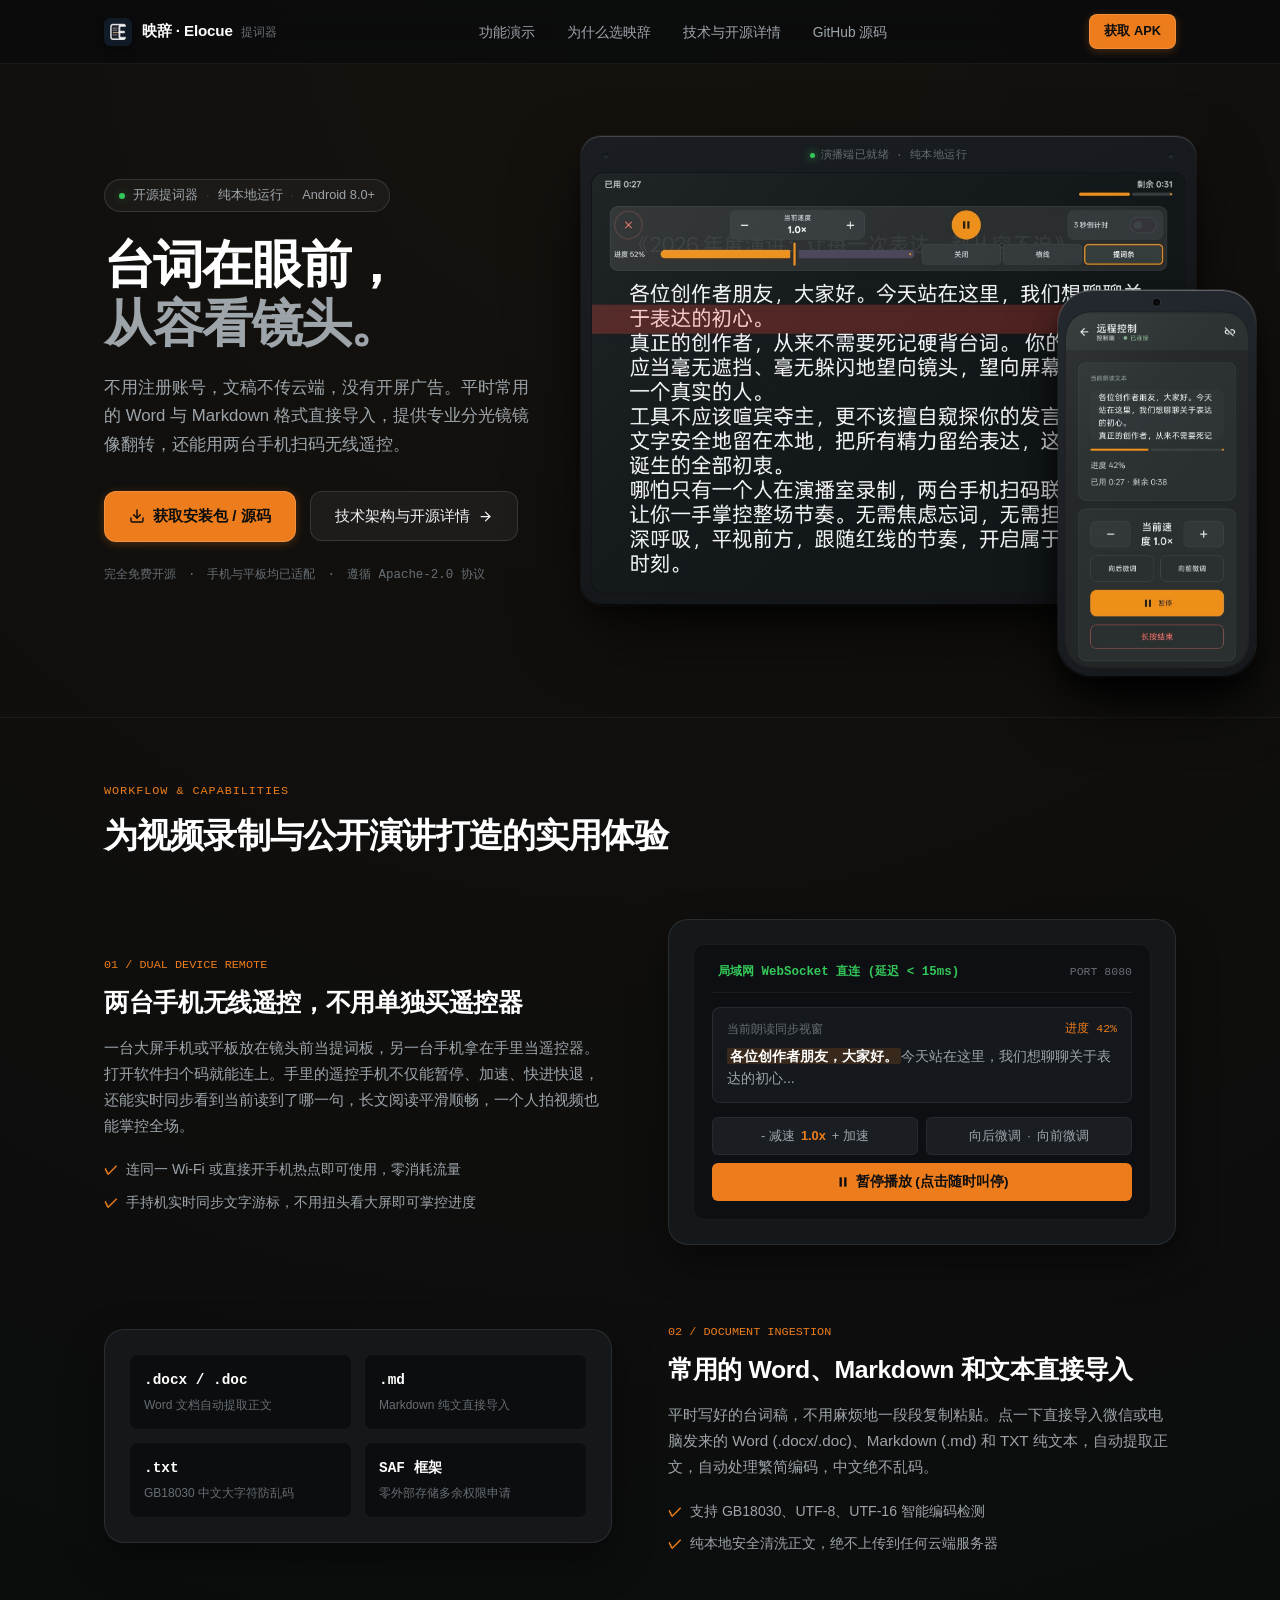
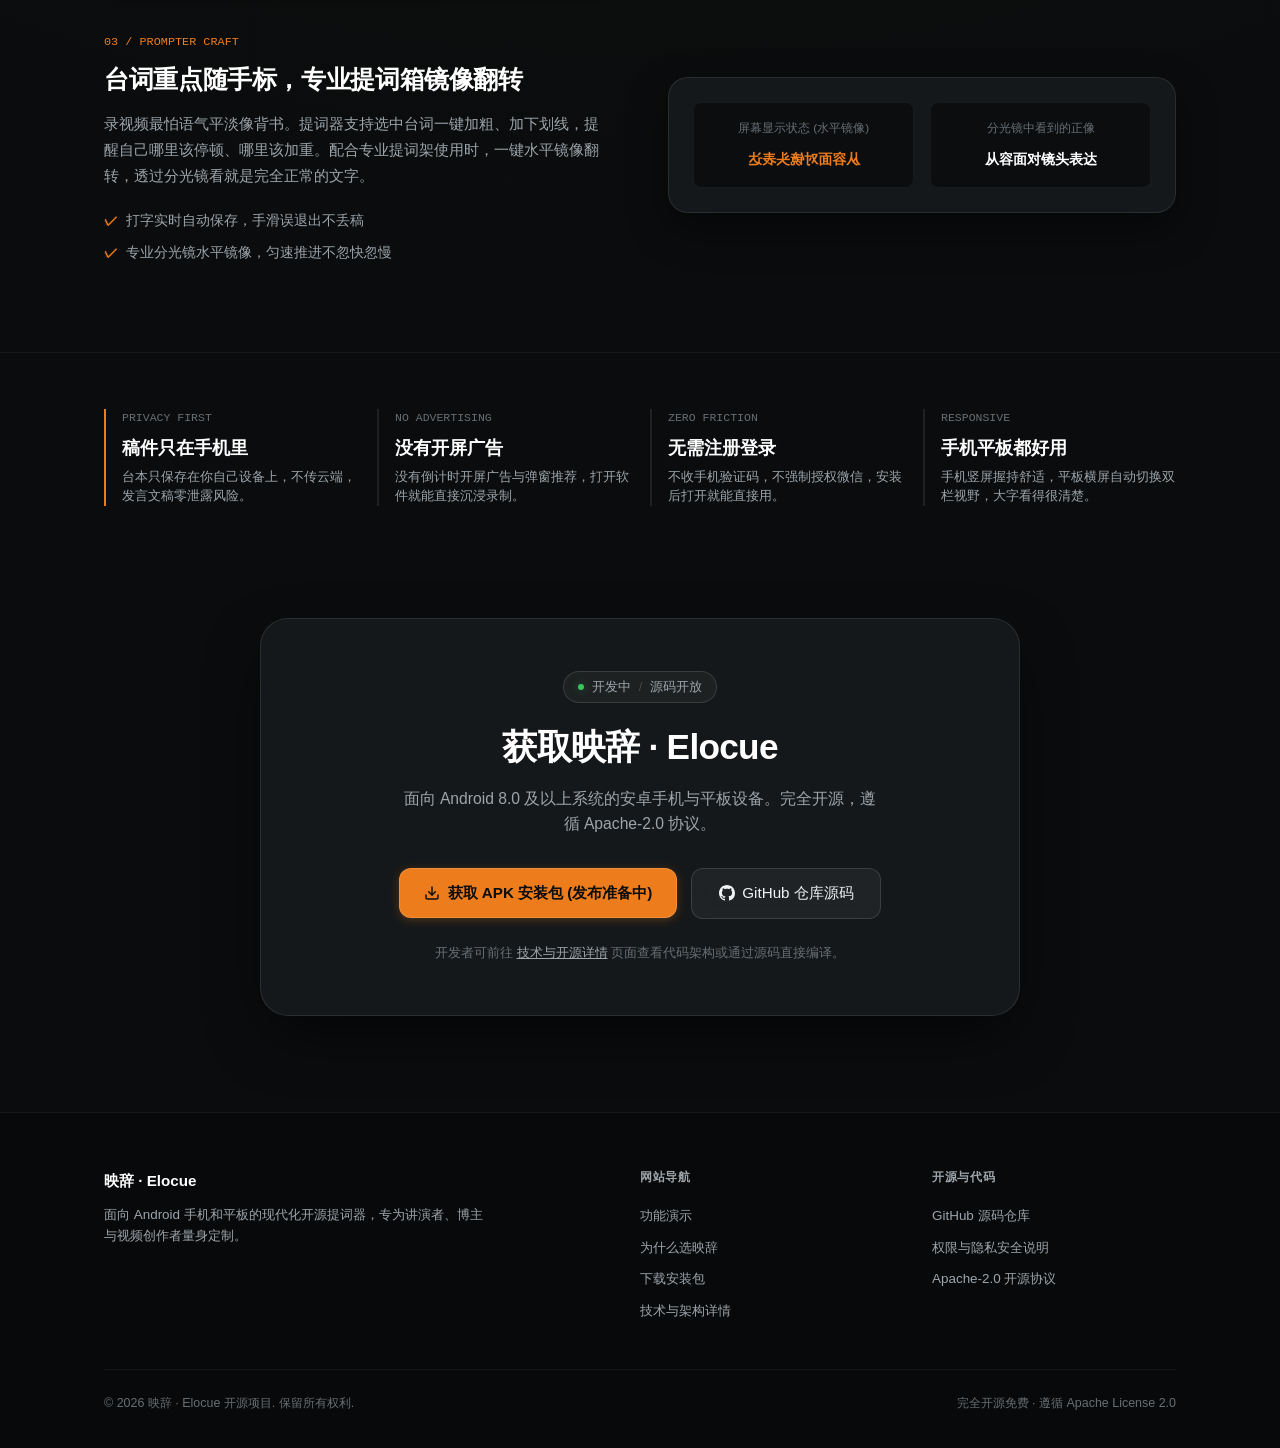
==== website/index.html @ e152d2fb "feat: add initial website structure and functionality for Elocue teleprompter - Create index.html wi" ====
<!DOCTYPE html>
<html lang="zh-CN">
<head>
  <meta charset="UTF-8">
  <meta name="viewport" content="width=device-width, initial-scale=1.0">
  <title>映辞 · Elocue - 专为创作者打造的干净好用的开源提词器</title>
  <meta name="description" content="映辞 (Elocue) 是一款面向 Android 手机和平板的开源提词器，不用注册登录，文稿不传云端，没有开屏广告。支持 Word/Markdown 文档直接导入、专业分光镜镜像与两台手机扫码无线遥控。">
  
  <!-- 矢量 Favicon -->
  <link rel="icon" type="image/svg+xml" href="assets/favicon.svg">
  <link rel="alternate icon" href="assets/logo.png">

  <!-- 样式表 -->
  <link rel="stylesheet" href="css/main.css">
  <link rel="stylesheet" href="css/home.css">
</head>
<body>

  <!-- ================= 顶部导航 ================= -->
  <header class="site-header">
    <div class="container nav-container">
      <a href="index.html" class="brand">
        <img src="assets/logo.png" alt="映辞 Logo" class="brand-icon">
        <div class="brand-meta">
          <span class="brand-name">映辞 · Elocue</span>
          <span class="brand-en">提词器</span>
        </div>
      </a>

      <!-- 桌面端菜单 -->
      <nav aria-label="主要导航">
        <ul class="nav-links">
          <li><a href="#workflow" class="nav-link">功能演示</a></li>
          <li><a href="#specs" class="nav-link">为什么选映辞</a></li>
          <li><a href="details.html" class="nav-link">技术与开源详情</a></li>
          <li>
            <a href="https://github.com/FFocalors/teleprompter-android" target="_blank" rel="noopener noreferrer" class="nav-link" data-bind-href="githubRepoUrl">
              GitHub 源码
            </a>
          </li>
        </ul>
      </nav>

      <!-- 快速下载按钮 -->
      <div class="nav-actions">
        <a href="#download" class="btn btn-primary btn-sm btn-nav-desktop">
          获取 APK
        </a>
        <button class="menu-toggle" id="menuToggle" aria-label="展开导航菜单" aria-expanded="false">
          <svg width="18" height="18" viewBox="0 0 24 24" fill="none" stroke="currentColor" stroke-width="2" stroke-linecap="round"><line x1="3" y1="6" x2="21" y2="6"/><line x1="3" y1="12" x2="21" y2="12"/><line x1="3" y1="18" x2="21" y2="18"/></svg>
        </button>
      </div>
    </div>
  </header>

  <!-- 移动端侧边抽屉 -->
  <div class="mobile-drawer" id="mobileDrawer">
    <ul class="mobile-menu-list">
      <li><a href="#workflow">功能演示</a></li>
      <li><a href="#specs">为什么选映辞</a></li>
      <li><a href="details.html">技术与开源详情</a></li>
      <li><a href="https://github.com/FFocalors/teleprompter-android" target="_blank" rel="noopener noreferrer" data-bind-href="githubRepoUrl">GitHub 源码仓库</a></li>
    </ul>
    <div>
      <a href="#download" class="btn btn-primary" style="width: 100%;">获取安装包 / 源码</a>
    </div>
  </div>

  <main>
    <!-- ================= Hero 首屏：非对称左文右图布局 ================= -->
    <section class="hero-split-section">
      <div class="container">
        <div class="hero-grid">
          <!-- 左侧：左对齐信息流与下载行动点 -->
          <div class="hero-copy">
            <div class="hero-pill-badge">
              <span class="pill-dot green"></span>
              <span>开源提词器</span>
              <span style="opacity: 0.3;">&middot;</span>
              <span>纯本地运行</span>
              <span style="opacity: 0.3;">&middot;</span>
              <span>Android 8.0+</span>
            </div>

            <h1 class="hero-headline">
              台词在眼前，<br>
              <span>从容看镜头。</span>
            </h1>

            <p class="hero-subhead">
              不用注册账号，文稿不传云端，没有开屏广告。平时常用的 Word 与 Markdown 格式直接导入，提供专业分光镜镜像翻转，还能用两台手机扫码无线遥控。
            </p>

            <div class="hero-cta-group">
              <a href="#download" class="btn btn-primary btn-lg">
                <svg width="16" height="16" viewBox="0 0 24 24" fill="none" stroke="currentColor" stroke-width="2.2" stroke-linecap="round" stroke-linejoin="round"><path d="M21 15v4a2 2 0 0 1-2 2H5a2 2 0 0 1-2-2v-4"/><polyline points="7 10 12 15 17 10"/><line x1="12" y1="15" x2="12" y2="3"/></svg>
                获取安装包 / 源码
              </a>
              <a href="details.html" class="btn btn-secondary btn-lg">
                技术架构与开源详情
                <svg width="15" height="15" viewBox="0 0 24 24" fill="none" stroke="currentColor" stroke-width="2" stroke-linecap="round" stroke-linejoin="round"><line x1="5" y1="12" x2="19" y2="12"/><polyline points="12 5 19 12 12 19"/></svg>
              </a>
            </div>

            <div class="hero-meta-row">
              <span>完全免费开源</span>
              <span>&middot;</span>
              <span>手机与平板均已适配</span>
              <span>&middot;</span>
              <span>遵循 Apache-2.0 协议</span>
            </div>
          </div>

          <!-- 右侧：大画幅实机提词演播台与手持遥控机联动 (真实真机界面设计包装 + 直觉点击特写) -->
          <div class="hero-stage-container" id="heroStageContainer">
            <!-- 背后微环境漫射光晕 -->
            <div class="hero-stage-glow"></div>

            <!-- 主角：演播室专业提词大屏 (平板/外接屏硬件外框) -->
            <div class="stage-monitor-chassis" id="stagePrompterMonitor">
              <!-- 顶部金属边框传感器微点与运行状态 -->
              <div class="stage-monitor-header">
                <span class="stage-monitor-dot"></span>
                <div class="stage-monitor-status">
                  <span class="pulse-dot"></span>
                  <span>演播端已就绪 &middot; 纯本地运行</span>
                </div>
                <span class="stage-monitor-dot"></span>
              </div>

              <!-- 屏幕视口：真机截图与物理高光漫反射层 -->
              <div class="stage-monitor-screen">
                <img 
                  src="assets/screenshots/prompter-screen.jpg" 
                  alt="映辞提词端真机运行界面" 
                  class="stage-screen-img" 
                  width="1024" 
                  height="723" 
                  loading="eager" 
                />
                <div class="stage-glass-glare"></div>
              </div>
            </div>

            <!-- 配角：手持控制端旗舰手机 (错落浮动层叠 + 直觉点击特写) -->
            <div class="stage-phone-mockup" id="stageControllerPhone">
              <!-- 手机硬件机身 -->
              <div class="phone-chassis">
                <!-- 手机顶部微开孔前摄 -->
                <div class="phone-camera-hole"></div>

                <!-- 手机屏幕视口 -->
                <div class="phone-screen">
                  <img 
                    src="assets/screenshots/controller-screen.jpg" 
                    alt="映辞控制端真机运行界面" 
                    class="phone-screen-img" 
                    width="525" 
                    height="1024" 
                    loading="eager" 
                  />
                  <div class="phone-glass-glare"></div>
                </div>
              </div>
            </div>
          </div>
        </div>
      </div>
    </section>

    <!-- ================= 核心工作流演示区 (交错图文，打破卡片堆砌) ================= -->
    <section class="workflow-section" id="workflow">
      <div class="container">
        <div class="workflow-header">
          <div class="workflow-label">WORKFLOW & CAPABILITIES</div>
          <h2 class="workflow-title">为视频录制与公开演讲打造的实用体验</h2>
        </div>

        <!-- 环节 1: 双机无线遥控 -->
        <div class="workflow-row">
          <div class="workflow-copy">
            <span class="workflow-copy-tag">01 / DUAL DEVICE REMOTE</span>
            <h3 class="workflow-copy-h3">两台手机无线遥控，不用单独买遥控器</h3>
            <p class="workflow-copy-p">
              一台大屏手机或平板放在镜头前当提词板，另一台手机拿在手里当遥控器。打开软件扫个码就能连上。手里的遥控手机不仅能暂停、加速、快进快退，还能实时同步看到当前读到了哪一句，长文阅读平滑顺畅，一个人拍视频也能掌控全场。
            </p>
            <ul class="workflow-check-list">
              <li class="workflow-check-item">
                <span class="workflow-check-bullet">&check;</span>
                <span>连同一 Wi-Fi 或直接开手机热点即可使用，零消耗流量</span>
              </li>
              <li class="workflow-check-item">
                <span class="workflow-check-bullet">&check;</span>
                <span>手持机实时同步文字游标，不用扭头看大屏即可掌控进度</span>
              </li>
            </ul>
          </div>

          <div class="workflow-media">
            <div class="workflow-panel">
              <div class="remote-console-card">
                <div class="remote-console-header">
                  <div class="remote-console-status">
                    <span class="live-dot"></span>
                    <span>局域网 WebSocket 直连 (延迟 &lt; 15ms)</span>
                  </div>
                  <span style="font-family: var(--font-mono); color: var(--text-tertiary); font-size: 0.72rem;">PORT 8080</span>
                </div>

                <!-- 手持机同步视窗：当前朗读台词卡片 -->
                <div class="remote-sync-text-box">
                  <div class="remote-sync-text-label">
                    <span>当前朗读同步视窗</span>
                    <span style="color: var(--brand-orange); font-family: var(--font-mono);">进度 42%</span>
                  </div>
                  <div class="remote-sync-text-content">
                    <strong>各位创作者朋友，大家好。</strong>今天站在这里，我们想聊聊关于表达的初心...
                  </div>
                </div>

                <!-- 调速与操控按键模拟 -->
                <div class="remote-keypad-grid">
                  <div class="remote-key-btn">
                    <span>- 减速</span>
                    <span style="color: var(--brand-orange); font-weight: 700;">1.0x</span>
                    <span>+ 加速</span>
                  </div>
                  <div class="remote-key-btn">
                    <span>向后微调</span>
                    <span>&middot;</span>
                    <span>向前微调</span>
                  </div>
                  <button type="button" class="remote-pause-btn">
                    <svg width="14" height="14" viewBox="0 0 24 24" fill="currentColor"><rect x="6" y="4" width="4" height="16"></rect><rect x="14" y="4" width="4" height="16"></rect></svg>
                    <span>暂停播放 (点击随时叫停)</span>
                  </button>
                </div>
              </div>
            </div>
          </div>
        </div>

        <!-- 环节 2: 多格式文档直接导入 (交错反向) -->
        <div class="workflow-row reversed">
          <div class="workflow-copy">
            <span class="workflow-copy-tag">02 / DOCUMENT INGESTION</span>
            <h3 class="workflow-copy-h3">常用的 Word、Markdown 和文本直接导入</h3>
            <p class="workflow-copy-p">
              平时写好的台词稿，不用麻烦地一段段复制粘贴。点一下直接导入微信或电脑发来的 Word (.docx/.doc)、Markdown (.md) 和 TXT 纯文本，自动提取正文，自动处理繁简编码，中文绝不乱码。
            </p>
            <ul class="workflow-check-list">
              <li class="workflow-check-item">
                <span class="workflow-check-bullet">&check;</span>
                <span>支持 GB18030、UTF-8、UTF-16 智能编码检测</span>
              </li>
              <li class="workflow-check-item">
                <span class="workflow-check-bullet">&check;</span>
                <span>纯本地安全清洗正文，绝不上传到任何云端服务器</span>
              </li>
            </ul>
          </div>

          <div class="workflow-media">
            <div class="workflow-panel">
              <div class="format-showcase-grid">
                <div class="format-chip">
                  <span class="format-ext">.docx / .doc</span>
                  <span class="format-note">Word 文档自动提取正文</span>
                </div>
                <div class="format-chip">
                  <span class="format-ext">.md</span>
                  <span class="format-note">Markdown 纯文直接导入</span>
                </div>
                <div class="format-chip">
                  <span class="format-ext">.txt</span>
                  <span class="format-note">GB18030 中文大字符防乱码</span>
                </div>
                <div class="format-chip">
                  <span class="format-ext">SAF 框架</span>
                  <span class="format-note">零外部存储多余权限申请</span>
                </div>
              </div>
            </div>
          </div>
        </div>

        <!-- 环节 3: 重点字句排版与分光镜镜像 -->
        <div class="workflow-row">
          <div class="workflow-copy">
            <span class="workflow-copy-tag">03 / PROMPTER CRAFT</span>
            <h3 class="workflow-copy-h3">台词重点随手标，专业提词箱镜像翻转</h3>
            <p class="workflow-copy-p">
              录视频最怕语气平淡像背书。提词器支持选中台词一键加粗、加下划线，提醒自己哪里该停顿、哪里该加重。配合专业提词架使用时，一键水平镜像翻转，透过分光镜看就是完全正常的文字。
            </p>
            <ul class="workflow-check-list">
              <li class="workflow-check-item">
                <span class="workflow-check-bullet">&check;</span>
                <span>打字实时自动保存，手滑误退出不丢稿</span>
              </li>
              <li class="workflow-check-item">
                <span class="workflow-check-bullet">&check;</span>
                <span>专业分光镜水平镜像，匀速推进不忽快忽慢</span>
              </li>
            </ul>
          </div>

          <div class="workflow-media">
            <div class="workflow-panel">
              <div class="mirror-demo-container">
                <div class="mirror-side-box">
                  <div class="mirror-side-label">屏幕显示状态 (水平镜像)</div>
                  <div class="mirror-text-flipped">从容面对镜头表达</div>
                </div>
                <div class="mirror-side-box">
                  <div class="mirror-side-label">分光镜中看到的正像</div>
                  <div style="font-size: 0.9rem; color: var(--text-white); font-weight: 600;">从容面对镜头表达</div>
                </div>
              </div>
            </div>
          </div>
        </div>
      </div>
    </section>

    <!-- ================= 规格指标条 (Horizontal Spec Ledger) ================= -->
    <section class="spec-section" id="specs">
      <div class="container">
        <div class="spec-ledger-grid">
          <div class="spec-ledger-item highlight">
            <div class="spec-ledger-k">PRIVACY FIRST</div>
            <div class="spec-ledger-v">稿件只在手机里</div>
            <div class="spec-ledger-sub">台本只保存在你自己设备上，不传云端，发言文稿零泄露风险。</div>
          </div>

          <div class="spec-ledger-item">
            <div class="spec-ledger-k">NO ADVERTISING</div>
            <div class="spec-ledger-v">没有开屏广告</div>
            <div class="spec-ledger-sub">没有倒计时开屏广告与弹窗推荐，打开软件就能直接沉浸录制。</div>
          </div>

          <div class="spec-ledger-item">
            <div class="spec-ledger-k">ZERO FRICTION</div>
            <div class="spec-ledger-v">无需注册登录</div>
            <div class="spec-ledger-sub">不收手机验证码，不强制授权微信，安装后打开就能直接用。</div>
          </div>

          <div class="spec-ledger-item">
            <div class="spec-ledger-k">RESPONSIVE</div>
            <div class="spec-ledger-v">手机平板都好用</div>
            <div class="spec-ledger-sub">手机竖屏握持舒适，平板横屏自动切换双栏视野，大字看得很清楚。</div>
          </div>
        </div>
      </div>
    </section>

    <!-- ================= 终极下载卡 (Terminal Card) ================= -->
    <section class="download-section" id="download">
      <div class="container">
        <div class="terminal-box">
          <div style="margin-bottom: 16px;">
            <span class="pill-badge">
              <span class="pill-dot green"></span>
              <span data-bind="version">开发中</span>
              <span style="opacity: 0.3;">/</span>
              <span>源码开放</span>
            </span>
          </div>

          <h2 class="terminal-title">获取映辞 · Elocue</h2>
          <p class="terminal-subtitle">
            面向 Android 8.0 及以上系统的安卓手机与平板设备。完全开源，遵循 Apache-2.0 协议。
          </p>

          <div class="terminal-buttons">
            <a href="javascript:void(0);" class="btn btn-primary btn-lg" id="btnDownloadGitcode">
              <svg width="16" height="16" viewBox="0 0 24 24" fill="none" stroke="currentColor" stroke-width="2.2" stroke-linecap="round" stroke-linejoin="round"><path d="M21 15v4a2 2 0 0 1-2 2H5a2 2 0 0 1-2-2v-4"/><polyline points="7 10 12 15 17 10"/><line x1="12" y1="15" x2="12" y2="3"/></svg>
              获取 APK 安装包 (发布准备中)
            </a>
            <a href="https://github.com/FFocalors/teleprompter-android" target="_blank" rel="noopener noreferrer" class="btn btn-secondary btn-lg" data-bind-href="githubRepoUrl">
              <svg width="16" height="16" viewBox="0 0 24 24" fill="currentColor"><path d="M12 0C5.37 0 0 5.37 0 12c0 5.31 3.435 9.795 8.205 11.385.6.105.825-.255.825-.57 0-.285-.015-1.23-.015-2.235-3.015.555-3.795-.735-4.035-1.41-.135-.345-.72-1.41-1.23-1.695-.42-.225-1.02-.78-.015-.795.945-.015 1.62.87 1.845 1.23 1.08 1.815 2.805 1.305 3.495.99.105-.78.42-1.305.765-1.605-2.67-.3-5.46-1.335-5.46-5.925 0-1.305.465-2.385 1.23-3.225-.12-.3-.54-1.53.12-3.18 0 0 1.005-.315 3.3 1.23.96-.27 1.98-.405 3-.405s2.04.135 3 .405c2.295-1.56 3.3-1.23 3.3-1.23.66 1.65.24 2.88.12 3.18.765.84 1.23 1.905 1.23 3.225 0 4.605-2.805 5.625-5.475 5.925.435.375.81 1.095.81 2.22 0 1.605-.015 2.895-.015 3.3 0 .315.225.69.825.57A12.02 12.02 0 0 0 24 12c0-6.63-5.37-12-12-12z"/></svg>
              GitHub 仓库源码
            </a>
          </div>

          <div style="font-size: 0.82rem; color: var(--text-tertiary); line-height: 1.6;">
            开发者可前往 <a href="details.html" style="color: var(--text-secondary); text-decoration: underline;">技术与开源详情</a> 页面查看代码架构或通过源码直接编译。
          </div>
        </div>
      </div>
    </section>
  </main>

  <!-- ================= 下载状态提示弹窗 ================= -->
  <div class="modal-overlay" id="downloadModal" role="dialog" aria-modal="true" aria-labelledby="modalTitle">
    <div class="modal-window">
      <div class="modal-title-row">
        <h3 id="modalTitle">发布状态说明</h3>
        <button class="modal-close" id="modalCloseBtn" aria-label="关闭">&times;</button>
      </div>
      <div class="modal-text">
        当前项目处于开发阶段，尚未发布正式 Release 安装包。
        您可以前往 GitHub 仓库关注最新动态，或通过克隆源码直接构建 APK 安装包。
      </div>
      <div class="modal-footer">
        <a href="https://github.com/FFocalors/teleprompter-android" target="_blank" rel="noopener noreferrer" class="btn btn-primary btn-sm" data-bind-href="githubRepoUrl">
          前往 GitHub 仓库
        </a>
        <button class="btn btn-secondary btn-sm" id="modalOkBtn">知道了</button>
      </div>
    </div>
  </div>

  <!-- ================= 极简页脚 ================= -->
  <footer class="site-footer">
    <div class="container">
      <div class="footer-top">
        <div class="footer-brand">
          <h4>映辞 · Elocue</h4>
          <p>
            面向 Android 手机和平板的现代化开源提词器，专为讲演者、博主与视频创作者量身定制。
          </p>
        </div>

        <div class="footer-col">
          <h5>网站导航</h5>
          <ul class="footer-col-links">
            <li><a href="#workflow">功能演示</a></li>
            <li><a href="#specs">为什么选映辞</a></li>
            <li><a href="#download">下载安装包</a></li>
            <li><a href="details.html">技术与架构详情</a></li>
          </ul>
        </div>

        <div class="footer-col">
          <h5>开源与代码</h5>
          <ul class="footer-col-links">
            <li><a href="https://github.com/FFocalors/teleprompter-android" target="_blank" rel="noopener noreferrer" data-bind-href="githubRepoUrl">GitHub 源码仓库</a></li>
            <li><a href="details.html#privacy">权限与隐私安全说明</a></li>
            <li><a href="https://www.apache.org/licenses/LICENSE-2.0" target="_blank" rel="noopener noreferrer">Apache-2.0 开源协议</a></li>
          </ul>
        </div>
      </div>

      <div class="footer-bottom">
        <div>&copy; 2026 映辞 · Elocue 开源项目. 保留所有权利.</div>
        <div>完全开源免费 &middot; 遵循 Apache License 2.0</div>
      </div>
    </div>
  </footer>

  <!-- 脚本 -->
  <script src="js/config.js"></script>
  <script src="js/main.js"></script>
</body>
</html>
---- website/css/main.css ----
/* ==========================================================================
   映辞 · Elocue (Teleprompter Android) 官网全局样式
   高级工业质感 · 拒绝 AI Slop 廉价感 · 严禁 Emoji · 精细微反光边框
   ========================================================================== */

:root {
  /* 深度微冷灰阶系统 (Neutral Obsidian Scale) */
  --bg-canvas: #0a0c0d;
  --bg-surface: #121517;
  --bg-surface-elevated: #1a1e20;
  --bg-surface-card: #15181a;
  --bg-surface-hover: #22272a;

  /* 边框体系 (精确 1px 微反光线) */
  --border-subtle: rgba(255, 255, 255, 0.05);
  --border-default: rgba(255, 255, 255, 0.09);
  --border-hover: rgba(255, 255, 255, 0.18);
  --border-glass: rgba(255, 255, 255, 0.12);

  /* 工业精炼品牌色 */
  --brand-orange: #ed7d1c;
  --brand-orange-hover: #fa8b2a;
  --brand-orange-pressed: #d96d14;
  --brand-orange-glow: rgba(237, 125, 28, 0.28);
  --brand-orange-dim: rgba(237, 125, 28, 0.12);

  /* 提词红线 */
  --guide-red: #ff3b30;
  --guide-red-glow: rgba(255, 59, 48, 0.5);

  /* 状态绿 */
  --status-green: #34c759;
  --status-green-dim: rgba(52, 199, 89, 0.12);

  /* 文字系统 */
  --text-white: #ffffff;
  --text-primary: #f0f2f4;
  --text-secondary: #9da5ab;
  --text-tertiary: #676e73;

  /* 字体栈 */
  --font-sans: -apple-system, BlinkMacSystemFont, "Segoe UI", "PingFang SC", "Hiragino Sans GB", "Microsoft YaHei", sans-serif;
  --font-mono: ui-monospace, SFMono-Regular, "SF Mono", Menlo, Consolas, monospace;

  /* 圆角规范 */
  --radius-xs: 4px;
  --radius-sm: 8px;
  --radius-md: 12px;
  --radius-lg: 20px;
  --radius-xl: 28px;
  --radius-full: 9999px;

  /* 尺寸 */
  --max-width: 1120px;
  --header-height: 64px;

  /* 动效 */
  --transition: 200ms cubic-bezier(0.16, 1, 0.3, 1);
}

/* 基础重置 */
*, *::before, *::after {
  box-sizing: border-box;
  margin: 0;
  padding: 0;
}

html {
  font-family: var(--font-sans);
  background-color: var(--bg-canvas);
  color: var(--text-primary);
  line-height: 1.6;
  scroll-behavior: smooth;
  -webkit-font-smoothing: antialiased;
  -moz-osx-font-smoothing: grayscale;
}

body {
  min-height: 100vh;
  display: flex;
  flex-direction: column;
  background-color: var(--bg-canvas);
  overflow-x: hidden;
}

/* 纯净暗黑背景（彻底杜绝廉价大方格线条） */
body {
  background-image: radial-gradient(circle at 50% 0%, rgba(237, 125, 28, 0.05) 0%, transparent 60%);
  background-repeat: no-repeat;
}

::selection {
  background-color: var(--brand-orange);
  color: #000000;
}

a {
  color: var(--text-secondary);
  text-decoration: none;
  transition: color var(--transition);
}

a:hover {
  color: var(--text-white);
}

img, svg {
  display: block;
}

/* 容器规范 */
.container {
  width: 100%;
  max-width: var(--max-width);
  margin: 0 auto;
  padding: 0 24px;
}

/* ==========================================================================
   极简顶部导航 (Navbar)
   ========================================================================== */
.site-header {
  position: sticky;
  top: 0;
  z-index: 100;
  height: var(--header-height);
  background-color: rgba(10, 12, 13, 0.82);
  backdrop-filter: blur(16px);
  -webkit-backdrop-filter: blur(16px);
  border-bottom: 1px solid var(--border-subtle);
}

.nav-container {
  display: flex;
  align-items: center;
  justify-content: space-between;
  height: 100%;
}

.brand {
  display: flex;
  align-items: center;
  gap: 10px;
}

.brand-icon {
  width: 28px;
  height: 28px;
  border-radius: 6px;
  overflow: hidden;
  box-shadow: 0 2px 8px rgba(0, 0, 0, 0.5);
}

.brand-meta {
  display: flex;
  align-items: baseline;
  gap: 8px;
}

.brand-name {
  font-size: 0.95rem;
  font-weight: 600;
  color: var(--text-white);
  letter-spacing: -0.01em;
}

.brand-en {
  font-size: 0.72rem;
  color: var(--text-tertiary);
  font-family: var(--font-mono);
}

.nav-links {
  display: flex;
  align-items: center;
  gap: 32px;
  list-style: none;
}

.nav-link {
  font-size: 0.86rem;
  color: var(--text-secondary);
  font-weight: 500;
  transition: color var(--transition);
}

.nav-link:hover,
.nav-link.active {
  color: var(--text-white);
}

.nav-actions {
  display: flex;
  align-items: center;
  gap: 12px;
}

/* 按钮体系 (温润扎实，彻底杜绝刺眼纯白大方块) */
.btn {
  display: inline-flex;
  align-items: center;
  justify-content: center;
  gap: 8px;
  font-family: inherit;
  font-size: 0.86rem;
  font-weight: 500;
  padding: 8px 16px;
  border-radius: var(--radius-sm);
  cursor: pointer;
  border: 1px solid transparent;
  transition: all var(--transition);
  white-space: nowrap;
}

/* 主行动按钮：温润有力的活力品牌橙 */
.btn-primary {
  background-color: var(--brand-orange);
  color: #0b0d0e;
  border-color: rgba(255, 255, 255, 0.15);
  font-weight: 600;
  box-shadow: 0 2px 10px var(--brand-orange-glow);
}

.btn-primary:hover {
  background-color: var(--brand-orange-hover);
  color: #0b0d0e;
  transform: translateY(-1px);
  box-shadow: 0 4px 16px var(--brand-orange-glow);
}

.btn-primary:active {
  background-color: var(--brand-orange-pressed);
  transform: translateY(0);
}

/* 次级按钮：高透玻璃质感 */
.btn-secondary {
  background-color: rgba(255, 255, 255, 0.05);
  color: var(--text-primary);
  border-color: var(--border-glass);
  backdrop-filter: blur(8px);
}

.btn-secondary:hover {
  background-color: rgba(255, 255, 255, 0.09);
  border-color: var(--border-hover);
  color: var(--text-white);
}

.btn-sm {
  font-size: 0.8rem;
  padding: 6px 14px;
}

.btn-lg {
  font-size: 0.95rem;
  padding: 12px 24px;
  border-radius: var(--radius-md);
}

/* 移动端菜单按钮 */
.menu-toggle {
  display: none;
  background: none;
  border: 1px solid var(--border-default);
  color: var(--text-primary);
  padding: 7px;
  border-radius: var(--radius-xs);
  cursor: pointer;
}

.mobile-drawer {
  display: none;
}

@media (max-width: 820px) {
  .nav-links,
  .nav-actions .btn-nav-desktop {
    display: none;
  }

  .menu-toggle {
    display: inline-flex;
    align-items: center;
    justify-content: center;
  }

  .mobile-drawer {
    display: block;
    position: fixed;
    top: var(--header-height);
    left: 0;
    right: 0;
    bottom: 0;
    background-color: var(--bg-canvas);
    z-index: 99;
    padding: 24px;
    border-top: 1px solid var(--border-subtle);
    transform: translateY(-100%);
    opacity: 0;
    pointer-events: none;
    transition: transform var(--transition), opacity var(--transition);
  }

  .mobile-drawer.open {
    transform: translateY(0);
    opacity: 1;
    pointer-events: auto;
  }

  .mobile-menu-list {
    list-style: none;
    display: flex;
    flex-direction: column;
    gap: 16px;
    margin-bottom: 28px;
  }

  .mobile-menu-list a {
    display: block;
    font-size: 1.1rem;
    font-weight: 500;
    color: var(--text-primary);
    padding: 8px 0;
    border-bottom: 1px solid var(--border-subtle);
  }
}

/* ==========================================================================
   胶囊标签 (Pill Badges)
   ========================================================================== */
.pill-badge {
  display: inline-flex;
  align-items: center;
  gap: 8px;
  padding: 5px 14px;
  font-size: 0.8rem;
  color: var(--text-secondary);
  background-color: rgba(255, 255, 255, 0.04);
  border: 1px solid var(--border-glass);
  border-radius: var(--radius-full);
}

.pill-dot {
  width: 6px;
  height: 6px;
  border-radius: 50%;
  background-color: var(--brand-orange);
}

.pill-dot.green {
  background-color: var(--status-green);
  box-shadow: 0 0 8px rgba(52, 199, 89, 0.4);
}

/* ==========================================================================
   页脚 (Footer)
   ========================================================================== */
.site-footer {
  margin-top: auto;
  border-top: 1px solid var(--border-subtle);
  background-color: #08090a;
  padding: 56px 0 36px;
  font-size: 0.84rem;
  color: var(--text-tertiary);
}

.footer-top {
  display: grid;
  grid-template-columns: 2fr 1fr 1fr;
  gap: 48px;
  margin-bottom: 48px;
}

@media (max-width: 768px) {
  .footer-top {
    grid-template-columns: 1fr;
    gap: 32px;
  }
}

.footer-brand h4 {
  font-size: 0.95rem;
  font-weight: 600;
  color: var(--text-white);
  margin-bottom: 10px;
}

.footer-brand p {
  color: var(--text-secondary);
  max-width: 380px;
  line-height: 1.6;
}

.footer-col h5 {
  font-size: 0.78rem;
  font-family: var(--font-mono);
  text-transform: uppercase;
  letter-spacing: 0.06em;
  color: var(--text-secondary);
  margin-bottom: 16px;
}

.footer-col-links {
  list-style: none;
  display: flex;
  flex-direction: column;
  gap: 10px;
}

.footer-col-links a {
  color: var(--text-secondary);
}

.footer-col-links a:hover {
  color: var(--text-white);
}

.footer-bottom {
  display: flex;
  align-items: center;
  justify-content: space-between;
  padding-top: 24px;
  border-top: 1px solid var(--border-subtle);
  font-size: 0.78rem;
}

@media (max-width: 600px) {
  .footer-bottom {
    flex-direction: column;
    gap: 12px;
    text-align: center;
  }
}

/* ==========================================================================
   模态框与 Toast
   ========================================================================== */
.modal-overlay {
  position: fixed;
  inset: 0;
  background-color: rgba(5, 7, 8, 0.85);
  backdrop-filter: blur(8px);
  -webkit-backdrop-filter: blur(8px);
  z-index: 1000;
  display: flex;
  align-items: center;
  justify-content: center;
  padding: 20px;
  opacity: 0;
  pointer-events: none;
  transition: opacity var(--transition);
}

.modal-overlay.open {
  opacity: 1;
  pointer-events: auto;
}

.modal-window {
  width: 100%;
  max-width: 440px;
  background-color: var(--bg-surface);
  border: 1px solid var(--border-hover);
  border-radius: var(--radius-md);
  padding: 24px;
  box-shadow: 0 20px 48px rgba(0, 0, 0, 0.6);
  transform: translateY(8px);
  transition: transform var(--transition);
}

.modal-overlay.open .modal-window {
  transform: translateY(0);
}

.modal-title-row {
  display: flex;
  align-items: center;
  justify-content: space-between;
  margin-bottom: 14px;
}

.modal-title-row h3 {
  font-size: 1.05rem;
  color: var(--text-white);
  font-weight: 600;
}

.modal-close {
  background: none;
  border: none;
  color: var(--text-tertiary);
  cursor: pointer;
  padding: 4px;
}

.modal-close:hover {
  color: var(--text-white);
}

.modal-text {
  color: var(--text-secondary);
  font-size: 0.9rem;
  line-height: 1.6;
  margin-bottom: 24px;
}

.modal-footer {
  display: flex;
  justify-content: flex-end;
  gap: 10px;
}

/* 极简 Toast */
.toast-msg {
  position: fixed;
  bottom: 24px;
  left: 50%;
  transform: translateX(-50%) translateY(20px);
  background-color: var(--bg-surface-elevated);
  border: 1px solid var(--border-hover);
  color: var(--text-white);
  font-size: 0.82rem;
  padding: 8px 16px;
  border-radius: var(--radius-full);
  pointer-events: none;
  opacity: 0;
  transition: all var(--transition);
  z-index: 2000;
  box-shadow: 0 8px 24px rgba(0, 0, 0, 0.4);
}

.toast-msg.visible {
  transform: translateX(-50%) translateY(0);
  opacity: 1;
}
---- website/css/home.css ----
/* ==========================================================================
   首页专用样式 (home.css)
   基于 frontend-design 规范：非对称左文右图、拒绝全居中、工作流韵律感
   ========================================================================== */

/* --------------------------------------------------------------------------
   Hero 首屏：非对称双翼布局 (Asymmetrical Split Hero)
   彻底消灭全居中堆叠，左侧利落文案行动流，右侧大画幅真实提词演播台
   -------------------------------------------------------------------------- */
.hero-split-section {
  padding: 56px 0 72px;
  position: relative;
}

.hero-grid {
  display: grid;
  grid-template-columns: 40% 60%;
  align-items: center;
  gap: 48px;
}

@media (max-width: 1024px) {
  .hero-grid {
    grid-template-columns: 1fr;
    gap: 40px;
  }
}

/* 左侧信息流 (左对齐，严整有力) */
.hero-copy {
  display: flex;
  flex-direction: column;
  align-items: flex-start;
  text-align: left;
}

.hero-pill-badge {
  display: inline-flex;
  align-items: center;
  gap: 8px;
  padding: 5px 14px;
  font-size: 0.8rem;
  color: var(--text-secondary);
  background-color: rgba(255, 255, 255, 0.04);
  border: 1px solid var(--border-glass);
  border-radius: var(--radius-full);
  margin-bottom: 24px;
}

.hero-headline {
  font-size: 3.2rem;
  font-weight: 700;
  line-height: 1.15;
  letter-spacing: -0.035em;
  color: var(--text-white);
  margin-bottom: 20px;
}

.hero-headline span {
  color: var(--text-secondary);
  display: block;
}

.hero-subhead {
  font-size: 1.05rem;
  color: var(--text-secondary);
  line-height: 1.7;
  margin-bottom: 32px;
  max-width: 480px;
}

.hero-cta-group {
  display: flex;
  align-items: center;
  gap: 14px;
  margin-bottom: 24px;
  flex-wrap: wrap;
}

.hero-meta-row {
  display: flex;
  align-items: center;
  gap: 12px;
  font-size: 0.78rem;
  color: var(--text-tertiary);
  font-family: var(--font-mono);
}

/* --------------------------------------------------------------------------
   右侧大画幅实机提词舞台 (Studio Hardware Stage with Click-to-Focus)
   无多余文字与选择器：点击哪个设备就给哪个特写，点击空白处复原
   -------------------------------------------------------------------------- */
.hero-stage-container {
  position: relative;
  width: 100%;
  padding-top: 16px;
  padding-bottom: 40px;
  padding-right: 28px;
}

/* 舞台背景深邃环境辉光 */
.hero-stage-glow {
  position: absolute;
  top: 15%;
  left: 5%;
  width: 90%;
  height: 80%;
  background: radial-gradient(ellipse at 50% 50%, rgba(237, 125, 28, 0.08) 0%, rgba(30, 41, 59, 0.12) 40%, transparent 70%);
  filter: blur(40px);
  pointer-events: none;
  z-index: 0;
}

/* 主角：演播室专业提词大屏 (横屏平板/监视器硬件外框) */
.stage-monitor-chassis {
  position: relative;
  z-index: 2;
  background: linear-gradient(155deg, #1a1e22 0%, #121417 100%);
  border-radius: 20px;
  padding: 10px 10px 12px 10px;
  box-shadow: 
    0 30px 80px -15px rgba(0, 0, 0, 0.85),
    0 12px 28px -8px rgba(0, 0, 0, 0.6),
    0 0 0 1px rgba(255, 255, 255, 0.08),
    inset 0 1px 0 rgba(255, 255, 255, 0.18),
    inset 0 -1px 0 rgba(0, 0, 0, 0.7);
  transition: transform 0.45s cubic-bezier(0.16, 1, 0.3, 1), box-shadow 0.45s ease, opacity 0.45s ease, filter 0.45s ease;
  cursor: pointer;
  user-select: none;
}

.stage-monitor-chassis:hover {
  box-shadow: 
    0 36px 90px -15px rgba(0, 0, 0, 0.9),
    0 16px 36px -8px rgba(0, 0, 0, 0.7),
    0 0 0 1px rgba(255, 255, 255, 0.14),
    inset 0 1px 0 rgba(255, 255, 255, 0.22);
}

/* 顶部微传感器开孔与状态标签 */
.stage-monitor-header {
  height: 20px;
  display: flex;
  align-items: center;
  justify-content: space-between;
  padding: 0 12px;
  margin-bottom: 6px;
}

.stage-monitor-dot {
  width: 6px;
  height: 6px;
  border-radius: 50%;
  background: #252a30;
  box-shadow: inset 0 1px 2px rgba(0, 0, 0, 0.8);
}

.stage-monitor-status {
  font-family: var(--font-mono);
  font-size: 0.68rem;
  color: var(--text-tertiary);
  letter-spacing: 0.04em;
  display: inline-flex;
  align-items: center;
  gap: 6px;
}

.stage-monitor-status .pulse-dot {
  width: 5px;
  height: 5px;
  border-radius: 50%;
  background-color: var(--status-green);
  box-shadow: 0 0 8px var(--status-green);
}

/* 监视器屏幕视口包裹 */
.stage-monitor-screen {
  position: relative;
  border-radius: 12px;
  overflow: hidden;
  background-color: #060709;
  border: 1px solid rgba(255, 255, 255, 0.05);
}

.stage-screen-img {
  display: block;
  width: 100%;
  height: auto;
  aspect-ratio: 1024 / 723;
  object-fit: cover;
  user-select: none;
  -webkit-user-drag: none;
}

/* 屏幕物理漫反射高光层 */
.stage-glass-glare {
  position: absolute;
  top: 0;
  left: 0;
  right: 0;
  bottom: 0;
  background: linear-gradient(135deg, rgba(255, 255, 255, 0.06) 0%, rgba(255, 255, 255, 0.015) 35%, transparent 60%);
  pointer-events: none;
}

/* 配角：手持控制端手机 (优化位姿：修长精致，偏右下，大幅减少遮挡) */
.stage-phone-mockup {
  position: absolute;
  right: -32px;
  bottom: -32px;
  width: 198px;
  z-index: 5;
  transition: transform 0.45s cubic-bezier(0.16, 1, 0.3, 1), opacity 0.45s ease, box-shadow 0.45s ease;
  cursor: pointer;
  user-select: none;
}

/* 手机机身硬件 */
.phone-chassis {
  background: linear-gradient(160deg, #242930 0%, #15181b 100%);
  border-radius: 34px;
  padding: 7px 7px 9px 7px;
  box-shadow: 
    0 32px 64px -12px rgba(0, 0, 0, 0.95),
    0 16px 28px -6px rgba(0, 0, 0, 0.8),
    0 0 0 1px rgba(255, 255, 255, 0.14),
    inset 0 1px 0 rgba(255, 255, 255, 0.28),
    inset 0 -1px 0 rgba(0, 0, 0, 0.8);
  transition: box-shadow 0.45s ease;
}

/* 手机顶部微开孔 */
.phone-camera-hole {
  width: 7px;
  height: 7px;
  border-radius: 50%;
  background-color: #0b0d0f;
  margin: 2px auto 5px;
  box-shadow: inset 0 1px 2px rgba(0, 0, 0, 0.9), 0 0 0 1px rgba(255, 255, 255, 0.05);
}

/* 手机屏幕视口 */
.phone-screen {
  position: relative;
  border-radius: 26px;
  overflow: hidden;
  background-color: #121416;
  border: 1px solid rgba(255, 255, 255, 0.06);
}

.phone-screen-img {
  display: block;
  width: 100%;
  height: auto;
  aspect-ratio: 525 / 1024;
  object-fit: cover;
  user-select: none;
  -webkit-user-drag: none;
}

/* 手机屏幕微反光 */
.phone-glass-glare {
  position: absolute;
  top: 0;
  left: 0;
  right: 0;
  bottom: 0;
  background: linear-gradient(135deg, rgba(255, 255, 255, 0.07) 0%, rgba(255, 255, 255, 0.015) 30%, transparent 55%);
  pointer-events: none;
}

/* ==========================================================================
   设备点击聚焦与交互特写系统 (Click-to-Focus States)
   ========================================================================== */

/* 1. 默认状态下的自然悬停联动：鼠标悬停提词端时手机轻度退让，鼠标悬停手机时微浮 */
.hero-stage-container:not(.mode-prompter):not(.mode-controller) .stage-monitor-chassis:hover {
  transform: translateY(-2px) scale(1.01);
  z-index: 4;
}

.hero-stage-container:not(.mode-prompter):not(.mode-controller) .stage-monitor-chassis:hover ~ .stage-phone-mockup {
  transform: translate(56px, 18px) scale(0.93);
  opacity: 0.72;
}

.hero-stage-container:not(.mode-prompter):not(.mode-controller) .stage-phone-mockup:hover {
  transform: translate(-12px, -15px) scale(1.06);
  opacity: 1 !important;
  z-index: 20;
}

.hero-stage-container:not(.mode-prompter):not(.mode-controller) .stage-phone-mockup:hover .phone-chassis {
  box-shadow: 
    0 40px 80px -10px rgba(0, 0, 0, 0.98),
    0 20px 36px -6px rgba(0, 0, 0, 0.85),
    0 0 0 1px rgba(255, 255, 255, 0.22),
    inset 0 1px 0 rgba(255, 255, 255, 0.35);
}

.hero-stage-container:not(.mode-prompter):not(.mode-controller):has(.stage-phone-mockup:hover) .stage-monitor-chassis {
  transform: scale(0.985);
  opacity: 0.75;
}

/* 2. 点击特写状态一：提词端全景模式 (点击大平板触发) */
.hero-stage-container.mode-prompter .stage-monitor-chassis {
  transform: scale(1.025);
  z-index: 10;
  opacity: 1;
  box-shadow: 
    0 40px 100px -15px rgba(0, 0, 0, 0.95),
    0 20px 40px -8px rgba(0, 0, 0, 0.8),
    0 0 0 1px rgba(255, 255, 255, 0.16);
}

.hero-stage-container.mode-prompter .stage-phone-mockup {
  transform: translate(96px, 28px) scale(0.85);
  opacity: 0.22;
}

.hero-stage-container.mode-prompter .stage-phone-mockup:hover {
  transform: translate(10px, 0px) scale(1.0);
  opacity: 1;
}

/* 3. 点击特写状态二：控制端特写模式 (点击手机触发) */
.hero-stage-container.mode-controller .stage-monitor-chassis {
  transform: scale(0.96);
  opacity: 0.35;
  filter: blur(2px);
}

.hero-stage-container.mode-controller .stage-phone-mockup {
  transform: translate(-90px, -45px) scale(1.22);
  z-index: 25;
  opacity: 1;
}

.hero-stage-container.mode-controller .stage-phone-mockup .phone-chassis {
  box-shadow: 
    0 48px 90px -10px rgba(0, 0, 0, 0.98),
    0 24px 44px -6px rgba(0, 0, 0, 0.9),
    0 0 0 1px rgba(255, 255, 255, 0.25);
}

/* 响应式断点处理 */
@media (max-width: 900px) {
  .hero-stage-container {
    padding-top: 24px;
    padding-bottom: 30px;
    padding-right: 0;
  }
  .stage-phone-mockup {
    width: 175px;
    right: -15px;
    bottom: -20px;
  }
  .hero-stage-container.mode-controller .stage-phone-mockup {
    transform: translate(-30px, -20px) scale(1.15);
  }
}

@media (max-width: 640px) {
  .hero-stage-container {
    display: flex;
    flex-direction: column;
    align-items: center;
    gap: 20px;
    padding-top: 10px;
    padding-bottom: 0;
    padding-right: 0;
  }
  .stage-mode-switcher {
    margin-bottom: 10px;
  }
  .stage-phone-mockup {
    position: relative;
    right: auto;
    bottom: auto;
    width: 205px;
    margin-top: -20px;
    z-index: 5;
  }
  .hero-stage-container.mode-controller .stage-phone-mockup {
    transform: none;
    margin-top: 0;
  }
  .hero-stage-container.mode-prompter .stage-phone-mockup {
    display: none;
  }
}

/* --------------------------------------------------------------------------
   工作流韵律区 (Workflow Rows - 彻底打破无脑卡片墙)
   图文交错穿插，展示真实操作细节
   -------------------------------------------------------------------------- */
.workflow-section {
  padding: 64px 0 88px;
  border-top: 1px solid var(--border-subtle);
}

.workflow-header {
  margin-bottom: 56px;
}

.workflow-label {
  font-size: 0.74rem;
  font-family: var(--font-mono);
  color: var(--brand-orange);
  text-transform: uppercase;
  letter-spacing: 0.08em;
  margin-bottom: 8px;
}

.workflow-title {
  font-size: 2.1rem;
  font-weight: 700;
  letter-spacing: -0.025em;
  color: var(--text-white);
}

/* 交错工作流行 (Alternating Rows) */
.workflow-row {
  display: grid;
  grid-template-columns: 1fr 1fr;
  align-items: center;
  gap: 56px;
  margin-bottom: 72px;
}

.workflow-row:last-child {
  margin-bottom: 0;
}

.workflow-row.reversed {
  direction: rtl;
}

.workflow-row.reversed .workflow-copy,
.workflow-row.reversed .workflow-media {
  direction: ltr;
}

@media (max-width: 860px) {
  .workflow-row,
  .workflow-row.reversed {
    grid-template-columns: 1fr;
    gap: 32px;
    direction: ltr;
  }
}

.workflow-copy-tag {
  display: inline-block;
  font-size: 0.74rem;
  font-family: var(--font-mono);
  color: var(--brand-orange);
  margin-bottom: 8px;
}

.workflow-copy-h3 {
  font-size: 1.55rem;
  font-weight: 600;
  color: var(--text-white);
  letter-spacing: -0.015em;
  margin-bottom: 12px;
}

.workflow-copy-p {
  font-size: 0.95rem;
  color: var(--text-secondary);
  line-height: 1.7;
  margin-bottom: 20px;
}

.workflow-check-list {
  list-style: none;
  display: flex;
  flex-direction: column;
  gap: 10px;
  font-size: 0.88rem;
  color: var(--text-secondary);
}

.workflow-check-item {
  display: flex;
  align-items: baseline;
  gap: 8px;
}

.workflow-check-bullet {
  color: var(--brand-orange);
  font-weight: 700;
}

/* 右侧具体功能操作板 (Visual Panels) */
.workflow-panel {
  background-color: var(--bg-surface-card);
  border: 1px solid var(--border-default);
  border-radius: var(--radius-lg);
  padding: 24px;
  box-shadow: 0 16px 40px rgba(0, 0, 0, 0.4);
}

/* 双机协同实操控制面板特写 */
.remote-console-card {
  background-color: #0d0f12;
  border: 1px solid var(--border-subtle);
  border-radius: 12px;
  padding: 18px;
  display: flex;
  flex-direction: column;
  gap: 14px;
}

.remote-console-header {
  display: flex;
  align-items: center;
  justify-content: space-between;
  padding-bottom: 10px;
  border-bottom: 1px solid var(--border-subtle);
  font-size: 0.78rem;
}

.remote-console-status {
  display: flex;
  align-items: center;
  gap: 6px;
  color: var(--status-green);
  font-weight: 600;
  font-family: var(--font-mono);
}

.remote-sync-text-box {
  background-color: #15191d;
  border: 1px solid rgba(255, 255, 255, 0.08);
  border-radius: 8px;
  padding: 12px 14px;
}

.remote-sync-text-label {
  font-size: 0.72rem;
  color: var(--text-tertiary);
  margin-bottom: 6px;
  display: flex;
  justify-content: space-between;
}

.remote-sync-text-content {
  font-size: 0.88rem;
  line-height: 1.6;
  color: var(--text-secondary);
}

.remote-sync-text-content strong {
  color: var(--text-white);
  background-color: rgba(237, 125, 28, 0.16);
  padding: 0 3px;
  border-radius: 2px;
}

.remote-keypad-grid {
  display: grid;
  grid-template-columns: 1fr 1fr;
  gap: 8px;
}

.remote-key-btn {
  background-color: #1a1e23;
  border: 1px solid var(--border-subtle);
  border-radius: 6px;
  padding: 8px 10px;
  font-size: 0.8rem;
  color: var(--text-secondary);
  display: flex;
  align-items: center;
  justify-content: center;
  gap: 6px;
}

.remote-pause-btn {
  grid-column: span 2;
  background-color: var(--brand-orange);
  color: #0b0d0f;
  font-weight: 700;
  border: none;
  border-radius: 6px;
  padding: 10px;
  font-size: 0.85rem;
  display: flex;
  align-items: center;
  justify-content: center;
  gap: 6px;
}

/* 格式识别列表演示 */
.format-showcase-grid {
  display: grid;
  grid-template-columns: 1fr 1fr;
  gap: 12px;
}

.format-chip {
  background-color: #0b0d0f;
  border: 1px solid var(--border-subtle);
  border-radius: var(--radius-sm);
  padding: 14px;
  display: flex;
  flex-direction: column;
  gap: 4px;
}

.format-ext {
  font-family: var(--font-mono);
  font-size: 0.9rem;
  font-weight: 700;
  color: var(--text-white);
}

.format-note {
  font-size: 0.75rem;
  color: var(--text-tertiary);
}

/* 富文本排版演示板 */
.rich-text-demo-box {
  background-color: #0b0d0f;
  border: 1px solid var(--border-subtle);
  border-radius: var(--radius-sm);
  padding: 16px;
}

.rich-tools-row {
  display: flex;
  gap: 6px;
  margin-bottom: 14px;
  padding-bottom: 12px;
  border-bottom: 1px solid var(--border-subtle);
}

.rich-tool-tag {
  font-size: 0.74rem;
  background-color: var(--bg-surface-elevated);
  border: 1px solid var(--border-default);
  padding: 3px 8px;
  border-radius: 3px;
  color: var(--text-secondary);
}

.rich-tool-tag.active {
  color: var(--brand-orange);
  background-color: var(--brand-orange-dim);
  border-color: rgba(237, 125, 28, 0.4);
}

/* 分光镜镜像翻转演示板 */
.mirror-demo-container {
  display: grid;
  grid-template-columns: 1fr 1fr;
  gap: 16px;
}

.mirror-side-box {
  background-color: #0b0d0f;
  border: 1px solid var(--border-subtle);
  border-radius: var(--radius-sm);
  padding: 16px;
  text-align: center;
}

.mirror-side-label {
  font-size: 0.74rem;
  color: var(--text-tertiary);
  margin-bottom: 10px;
}

.mirror-text-flipped {
  transform: scaleX(-1);
  font-size: 0.9rem;
  color: var(--brand-orange);
  font-weight: 600;
}

/* --------------------------------------------------------------------------
   参数规格矩阵条 (Horizontal Spec Ledger)
   -------------------------------------------------------------------------- */
.spec-section {
  padding: 56px 0 72px;
  border-top: 1px solid var(--border-subtle);
}

.spec-ledger-grid {
  display: grid;
  grid-template-columns: repeat(4, 1fr);
  gap: 20px;
}

@media (max-width: 820px) {
  .spec-ledger-grid {
    grid-template-columns: repeat(2, 1fr);
  }
}

@media (max-width: 480px) {
  .spec-ledger-grid {
    grid-template-columns: 1fr;
  }
}

.spec-ledger-item {
  border-left: 2px solid var(--border-default);
  padding-left: 16px;
}

.spec-ledger-item.highlight {
  border-left-color: var(--brand-orange);
}

.spec-ledger-k {
  font-size: 0.72rem;
  font-family: var(--font-mono);
  color: var(--text-tertiary);
  text-transform: uppercase;
  margin-bottom: 6px;
}

.spec-ledger-v {
  font-size: 1.15rem;
  font-weight: 600;
  color: var(--text-white);
  margin-bottom: 4px;
}

.spec-ledger-sub {
  font-size: 0.82rem;
  color: var(--text-secondary);
  line-height: 1.5;
}

/* --------------------------------------------------------------------------
   终极下载卡 (Download Terminal)
   -------------------------------------------------------------------------- */
.download-section {
  padding: 40px 0 96px;
}

.terminal-box {
  background-color: var(--bg-surface-card);
  border: 1px solid var(--border-default);
  border-radius: var(--radius-xl);
  padding: 52px 36px;
  max-width: 760px;
  margin: 0 auto;
  text-align: center;
  box-shadow: 0 24px 64px -16px rgba(0, 0, 0, 0.7);
}

.terminal-title {
  font-size: 2.2rem;
  font-weight: 700;
  color: var(--text-white);
  letter-spacing: -0.02em;
  margin-bottom: 10px;
}

.terminal-subtitle {
  font-size: 0.98rem;
  color: var(--text-secondary);
  max-width: 480px;
  margin: 0 auto 32px;
  line-height: 1.6;
}

.terminal-buttons {
  display: flex;
  align-items: center;
  justify-content: center;
  gap: 14px;
  margin-bottom: 24px;
  flex-wrap: wrap;
}

.terminal-buttons .btn {
  min-width: 190px;
}
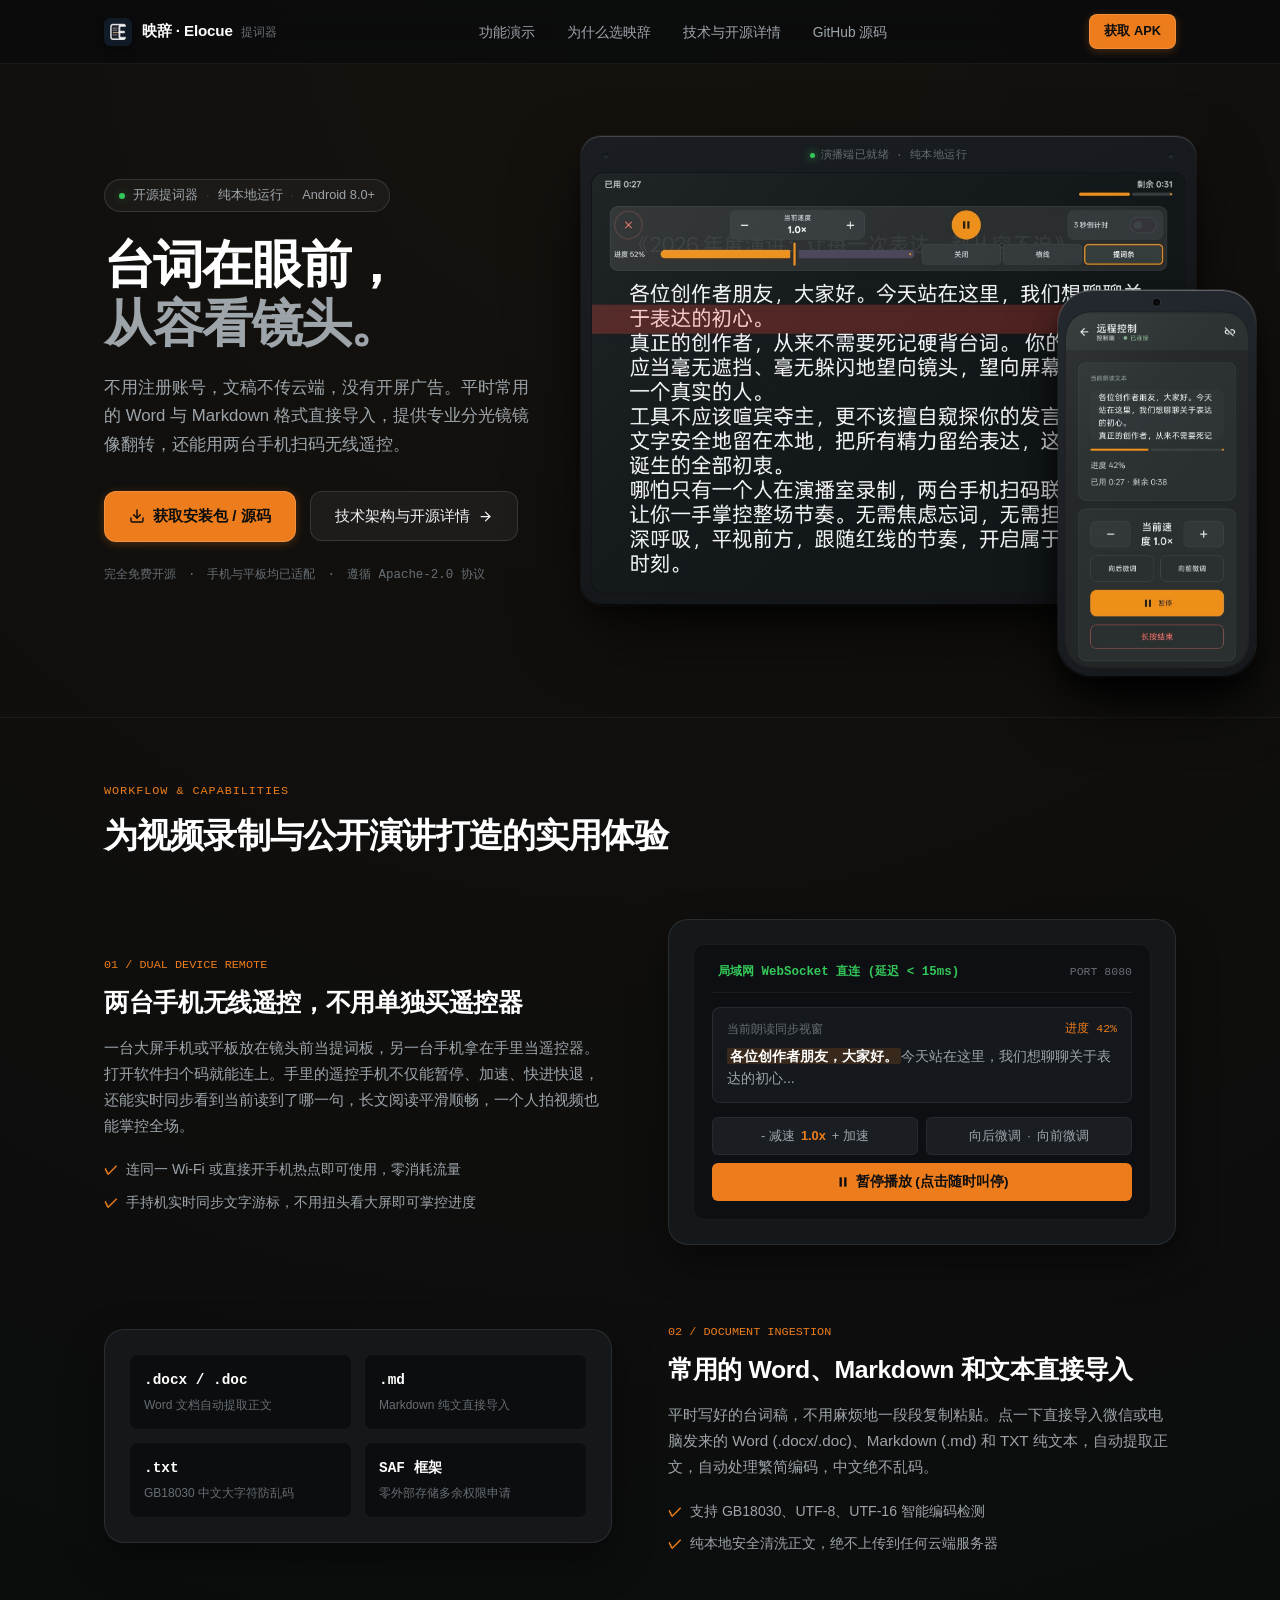
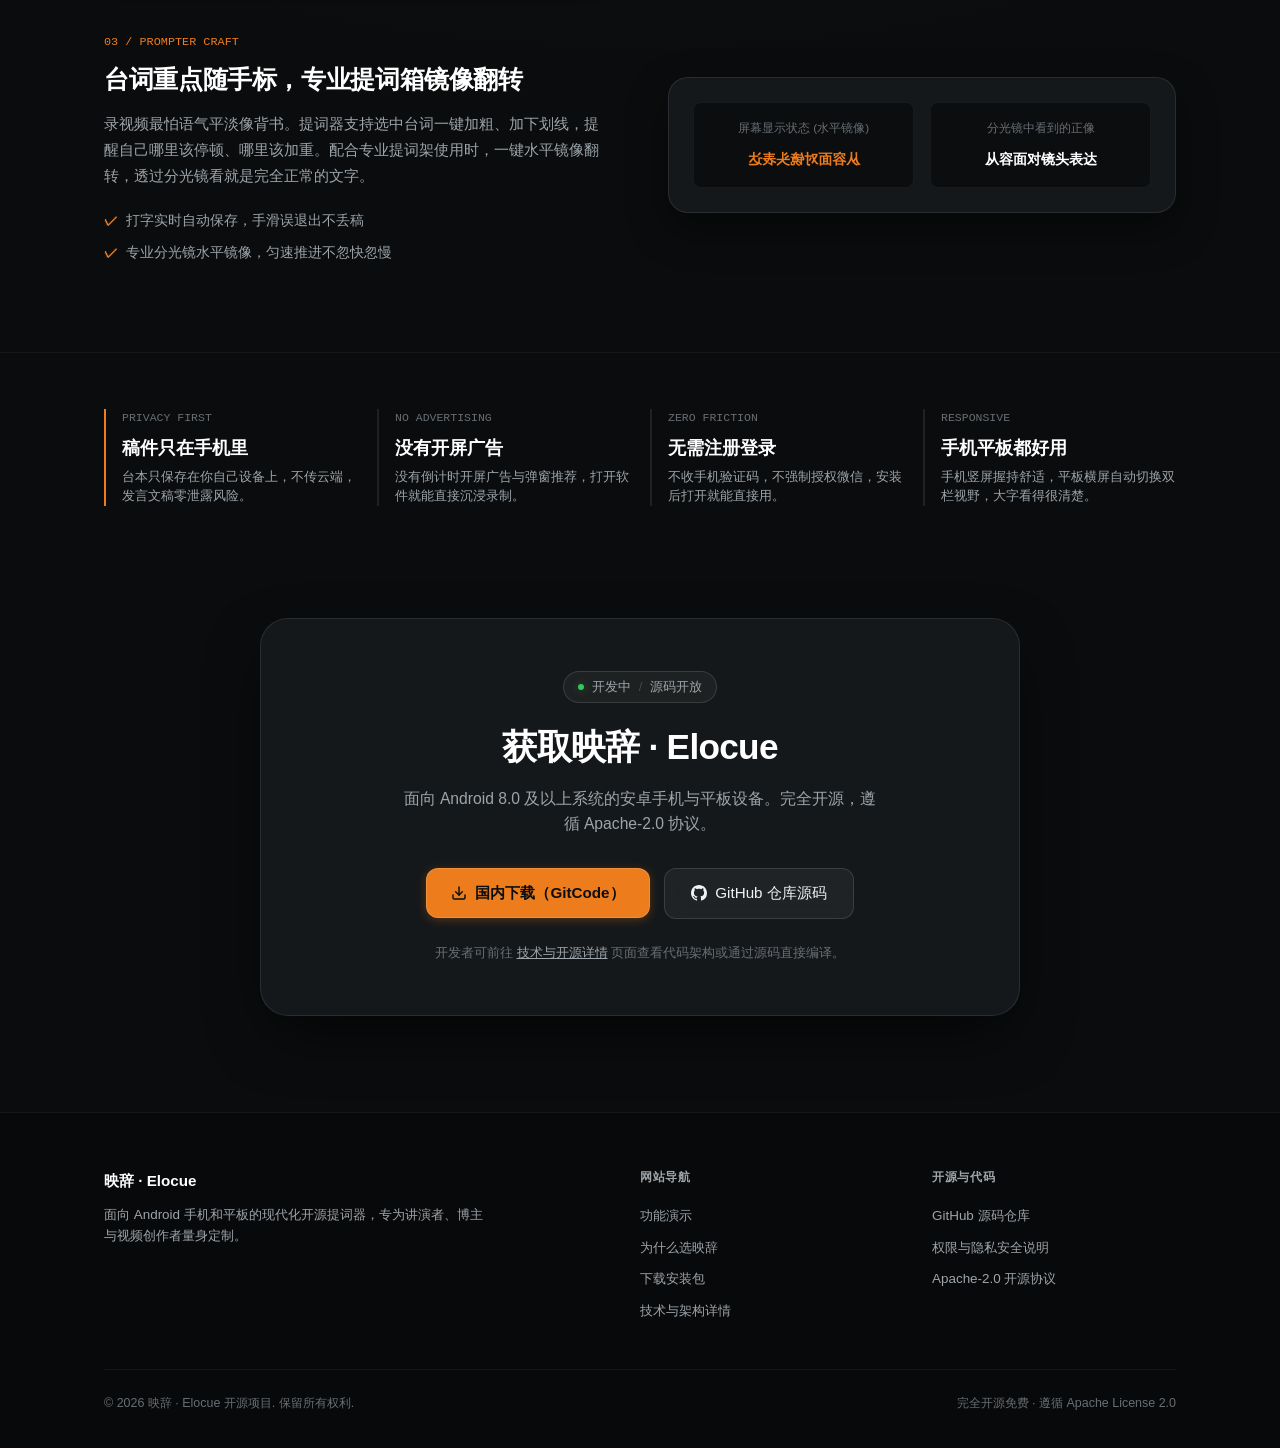
==== commit ca39274d: "优化：添加国内下载链接至 GitCode，更新相关配置" ====
--- a/website/index.html
+++ b/website/index.html
@@ -372,9 +372,9 @@
           </p>
 
           <div class="terminal-buttons">
-            <a href="javascript:void(0);" class="btn btn-primary btn-lg" id="btnDownloadGitcode">
+            <a href="https://gitcode.com/FFocalors/teleprompter-android/releases" target="_blank" rel="noopener noreferrer" class="btn btn-primary btn-lg" id="btnDownloadGitcode" data-bind-href="gitcodeReleaseUrl">
               <svg width="16" height="16" viewBox="0 0 24 24" fill="none" stroke="currentColor" stroke-width="2.2" stroke-linecap="round" stroke-linejoin="round"><path d="M21 15v4a2 2 0 0 1-2 2H5a2 2 0 0 1-2-2v-4"/><polyline points="7 10 12 15 17 10"/><line x1="12" y1="15" x2="12" y2="3"/></svg>
-              获取 APK 安装包 (发布准备中)
+              国内下载（GitCode）
             </a>
             <a href="https://github.com/FFocalors/teleprompter-android" target="_blank" rel="noopener noreferrer" class="btn btn-secondary btn-lg" data-bind-href="githubRepoUrl">
               <svg width="16" height="16" viewBox="0 0 24 24" fill="currentColor"><path d="M12 0C5.37 0 0 5.37 0 12c0 5.31 3.435 9.795 8.205 11.385.6.105.825-.255.825-.57 0-.285-.015-1.23-.015-2.235-3.015.555-3.795-.735-4.035-1.41-.135-.345-.72-1.41-1.23-1.695-.42-.225-1.02-.78-.015-.795.945-.015 1.62.87 1.845 1.23 1.08 1.815 2.805 1.305 3.495.99.105-.78.42-1.305.765-1.605-2.67-.3-5.46-1.335-5.46-5.925 0-1.305.465-2.385 1.23-3.225-.12-.3-.54-1.53.12-3.18 0 0 1.005-.315 3.3 1.23.96-.27 1.98-.405 3-.405s2.04.135 3 .405c2.295-1.56 3.3-1.23 3.3-1.23.66 1.65.24 2.88.12 3.18.765.84 1.23 1.905 1.23 3.225 0 4.605-2.805 5.625-5.475 5.925.435.375.81 1.095.81 2.22 0 1.605-.015 2.895-.015 3.3 0 .315.225.69.825.57A12.02 12.02 0 0 0 24 12c0-6.63-5.37-12-12-12z"/></svg>
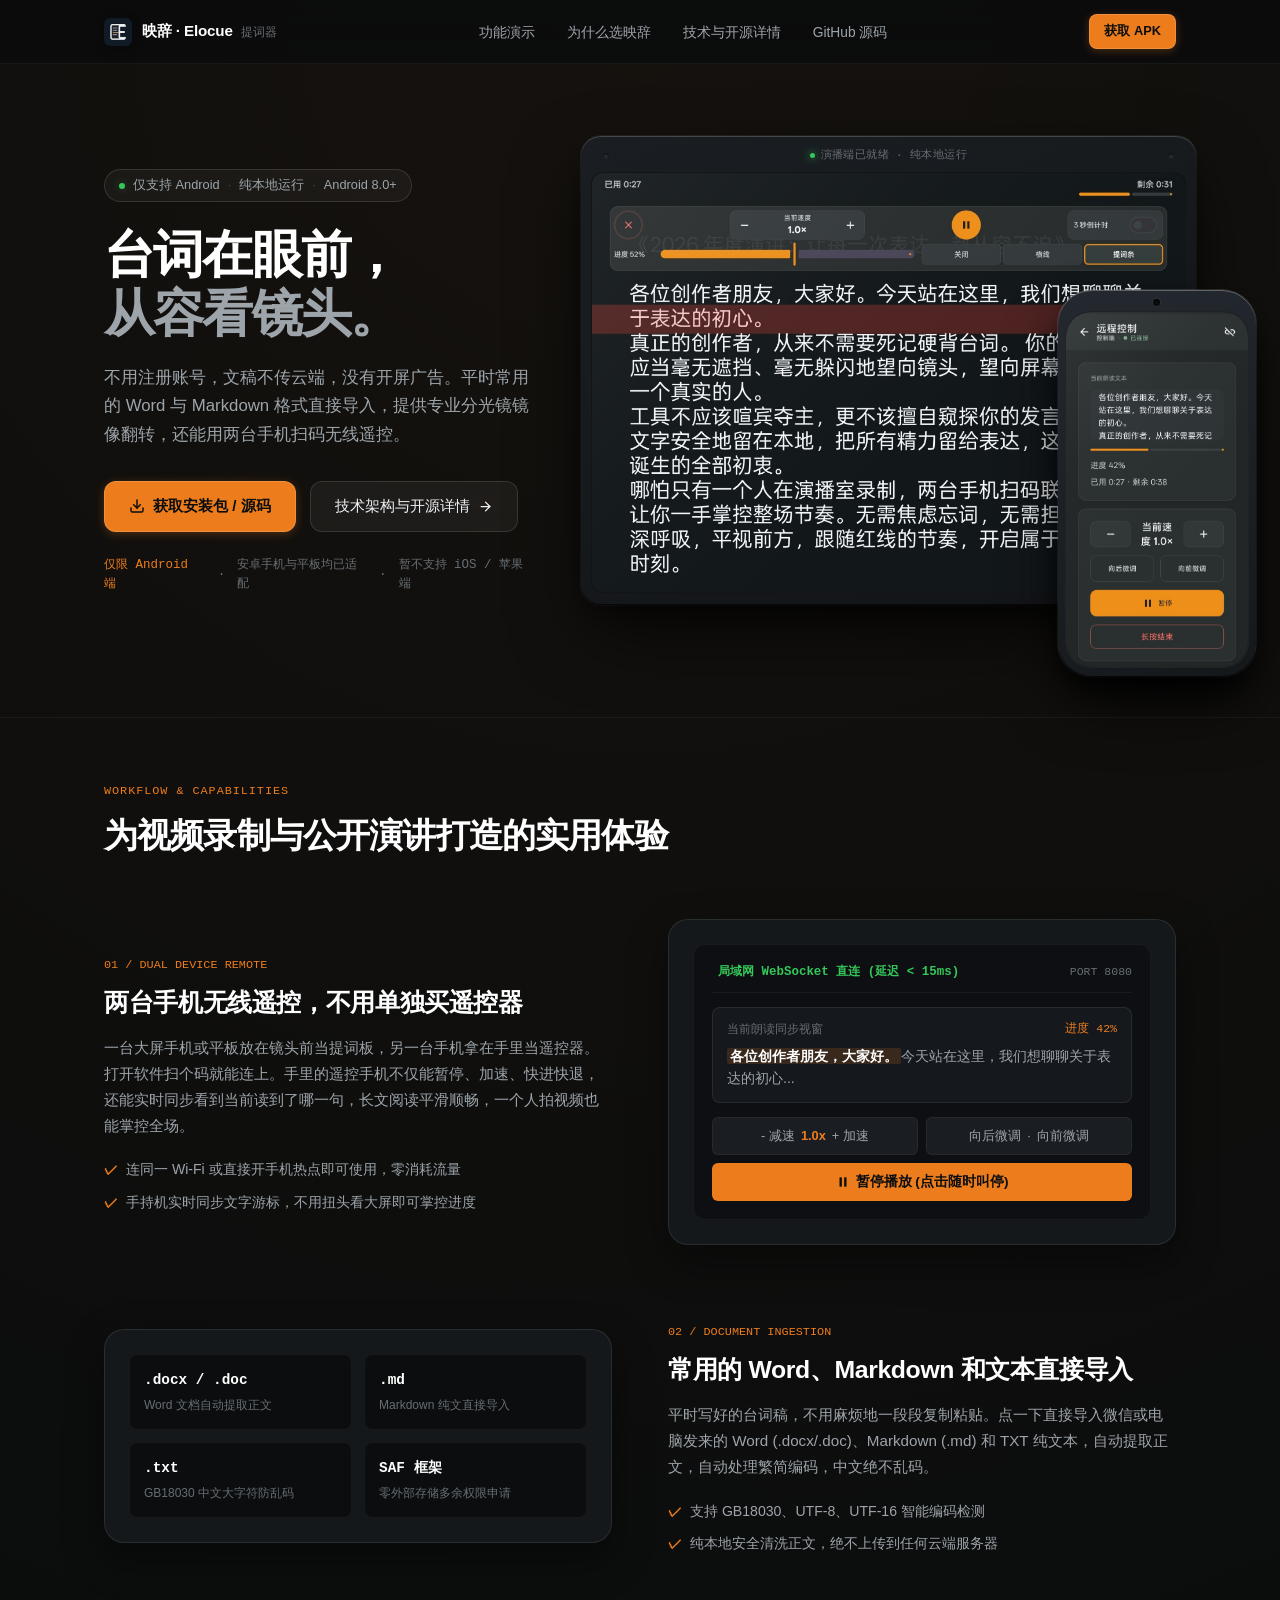
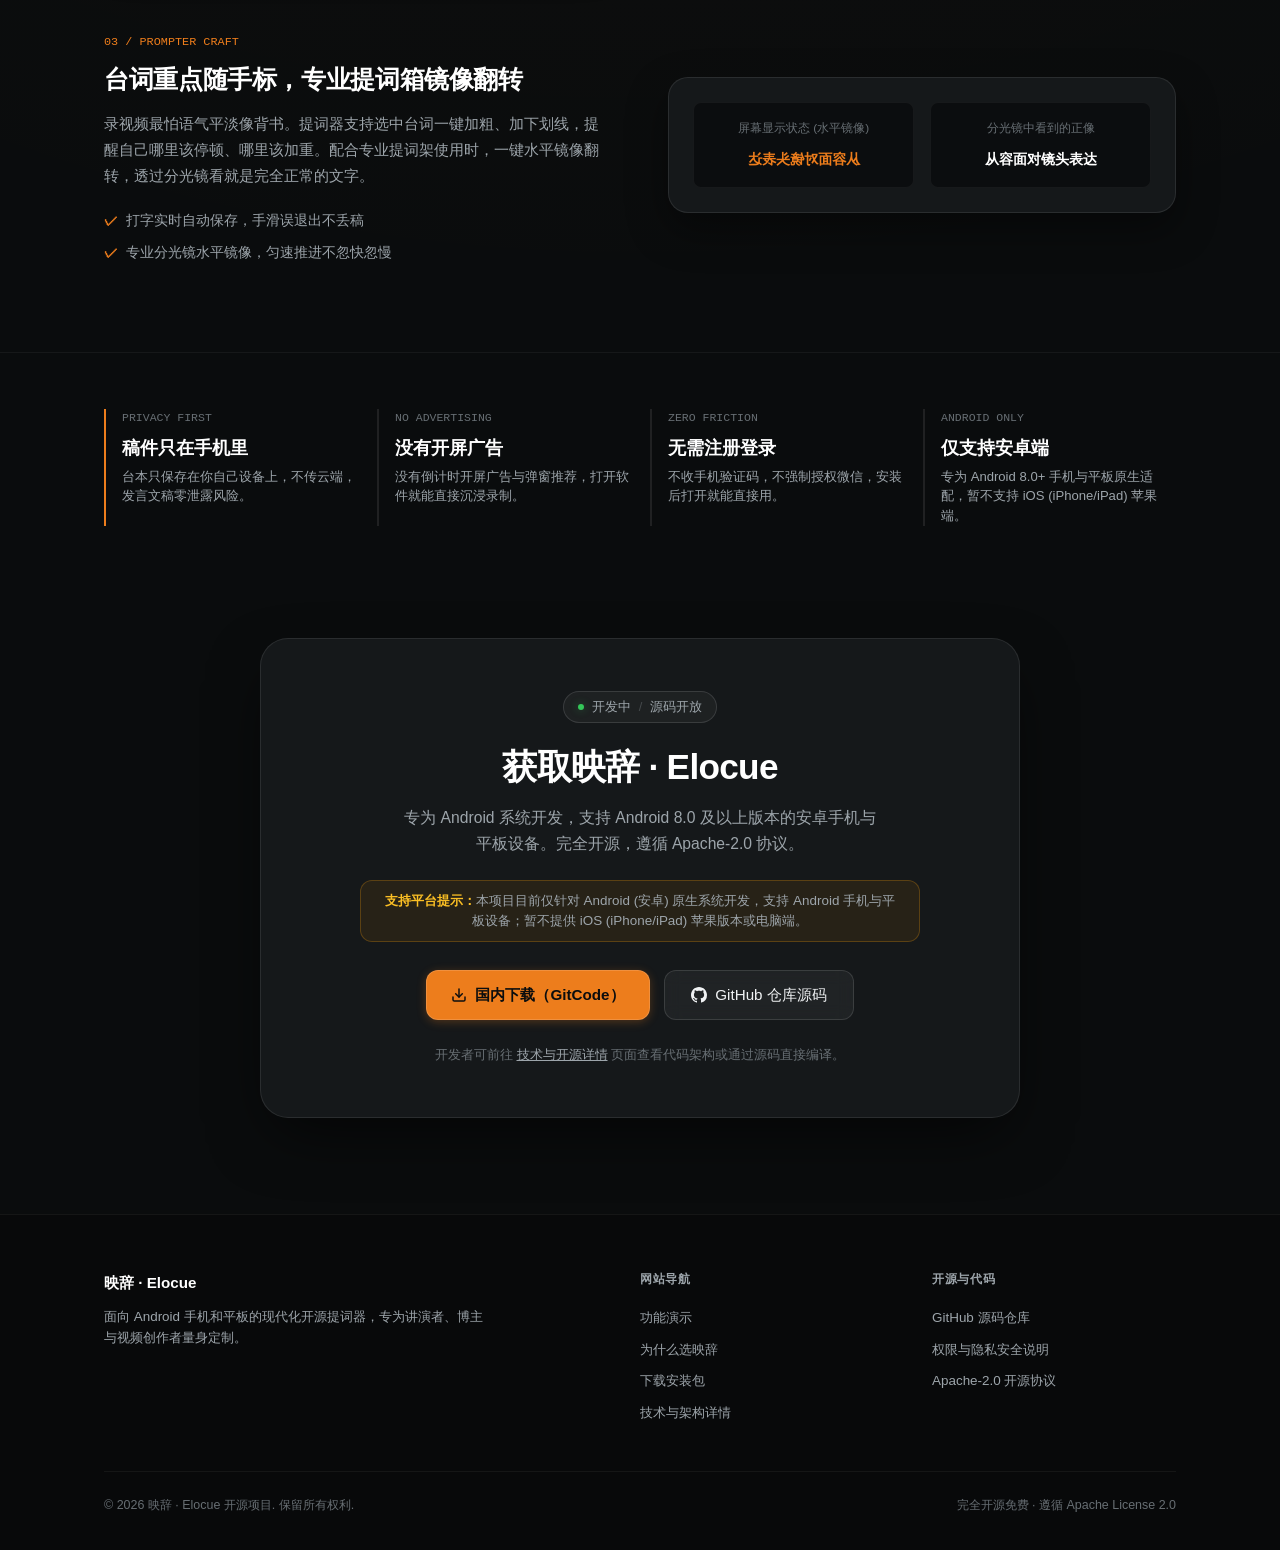
==== commit 6bab664c: "feat: enhance mobile layout and navigation adjustments; update favicon and platform support details " ====
--- a/website/index.html
+++ b/website/index.html
@@ -6,9 +6,11 @@
   <title>映辞 · Elocue - 专为创作者打造的干净好用的开源提词器</title>
   <meta name="description" content="映辞 (Elocue) 是一款面向 Android 手机和平板的开源提词器，不用注册登录，文稿不传云端，没有开屏广告。支持 Word/Markdown 文档直接导入、专业分光镜镜像与两台手机扫码无线遥控。">
   
-  <!-- 矢量 Favicon -->
+  <!-- 官方应用图标与 Favicon -->
+  <link rel="icon" type="image/png" sizes="192x192" href="assets/logo.png">
+  <link rel="apple-touch-icon" sizes="192x192" href="assets/logo.png">
   <link rel="icon" type="image/svg+xml" href="assets/favicon.svg">
-  <link rel="alternate icon" href="assets/logo.png">
+  <link rel="shortcut icon" href="assets/favicon.ico">
 
   <!-- 样式表 -->
   <link rel="stylesheet" href="css/main.css">
@@ -75,7 +77,7 @@
           <div class="hero-copy">
             <div class="hero-pill-badge">
               <span class="pill-dot green"></span>
-              <span>开源提词器</span>
+              <span>仅支持 Android</span>
               <span style="opacity: 0.3;">&middot;</span>
               <span>纯本地运行</span>
               <span style="opacity: 0.3;">&middot;</span>
@@ -103,11 +105,11 @@
             </div>
 
             <div class="hero-meta-row">
-              <span>完全免费开源</span>
+              <span style="color: var(--brand-orange);">仅限 Android 端</span>
               <span>&middot;</span>
-              <span>手机与平板均已适配</span>
+              <span>安卓手机与平板均已适配</span>
               <span>&middot;</span>
-              <span>遵循 Apache-2.0 协议</span>
+              <span>暂不支持 iOS / 苹果端</span>
             </div>
           </div>
 
@@ -345,9 +347,9 @@
           </div>
 
           <div class="spec-ledger-item">
-            <div class="spec-ledger-k">RESPONSIVE</div>
-            <div class="spec-ledger-v">手机平板都好用</div>
-            <div class="spec-ledger-sub">手机竖屏握持舒适，平板横屏自动切换双栏视野，大字看得很清楚。</div>
+            <div class="spec-ledger-k">ANDROID ONLY</div>
+            <div class="spec-ledger-v">仅支持安卓端</div>
+            <div class="spec-ledger-sub">专为 Android 8.0+ 手机与平板原生适配，暂不支持 iOS (iPhone/iPad) 苹果端。</div>
           </div>
         </div>
       </div>
@@ -368,8 +370,13 @@
 
           <h2 class="terminal-title">获取映辞 · Elocue</h2>
           <p class="terminal-subtitle">
-            面向 Android 8.0 及以上系统的安卓手机与平板设备。完全开源，遵循 Apache-2.0 协议。
+            专为 Android 系统开发，支持 Android 8.0 及以上版本的安卓手机与平板设备。完全开源，遵循 Apache-2.0 协议。
           </p>
+
+          <!-- 明确平台声明提示 -->
+          <div class="terminal-platform-notice">
+            <strong>支持平台提示：</strong>本项目目前仅针对 Android (安卓) 原生系统开发，支持 Android 手机与平板设备；暂不提供 iOS (iPhone/iPad) 苹果版本或电脑端。
+          </div>
 
           <div class="terminal-buttons">
             <a href="https://gitcode.com/FFocalors/teleprompter-android/releases" target="_blank" rel="noopener noreferrer" class="btn btn-primary btn-lg" id="btnDownloadGitcode" data-bind-href="gitcodeReleaseUrl">
@@ -398,8 +405,7 @@
         <button class="modal-close" id="modalCloseBtn" aria-label="关闭">&times;</button>
       </div>
       <div class="modal-text">
-        当前项目处于开发阶段，尚未发布正式 Release 安装包。
-        您可以前往 GitHub 仓库关注最新动态，或通过克隆源码直接构建 APK 安装包。
+        当前项目处于开发阶段，专为 Android (安卓) 端打造（暂不支持 iOS / 苹果设备）。尚未发布正式 Release 安装包，您可以前往 GitHub 仓库关注最新动态，或通过克隆源码直接构建 APK 安装包。
       </div>
       <div class="modal-footer">
         <a href="https://github.com/FFocalors/teleprompter-android" target="_blank" rel="noopener noreferrer" class="btn btn-primary btn-sm" data-bind-href="githubRepoUrl">
--- a/website/css/main.css
+++ b/website/css/main.css
@@ -534,3 +534,37 @@
   transform: translateX(-50%) translateY(0);
   opacity: 1;
 }
+
+/* 全局移动端布局与导航微调 */
+@media (max-width: 768px) {
+  :root {
+    --header-height: 58px;
+  }
+  .container {
+    padding: 0 16px;
+  }
+  .site-header {
+    height: var(--header-height);
+  }
+  .brand-icon {
+    width: 28px;
+    height: 28px;
+    border-radius: 6px;
+    border: 1px solid rgba(255, 255, 255, 0.12);
+  }
+  .brand-name {
+    font-size: 0.95rem;
+  }
+  .brand-en {
+    font-size: 0.68rem;
+  }
+  .footer-grid {
+    grid-template-columns: 1fr;
+    gap: 32px;
+  }
+  .footer-bottom {
+    flex-direction: column;
+    align-items: flex-start;
+    gap: 12px;
+  }
+}
--- a/website/css/home.css
+++ b/website/css/home.css
@@ -344,50 +344,234 @@
     0 0 0 1px rgba(255, 255, 255, 0.25);
 }
 
-/* 响应式断点处理 */
+/* ==========================================================================
+   响应式断点处理 (Mobile & Tablet Refinement)
+   移动端专属优化：精巧微缩双机演播台，绝不上下一坨大黑砖垂直堆叠
+   ========================================================================== */
 @media (max-width: 900px) {
+  .hero-grid {
+    grid-template-columns: 1fr;
+    gap: 36px;
+  }
   .hero-stage-container {
-    padding-top: 24px;
-    padding-bottom: 30px;
+    padding-top: 14px;
+    padding-bottom: 28px;
     padding-right: 0;
+    max-width: 540px;
+    margin: 0 auto;
   }
   .stage-phone-mockup {
-    width: 175px;
-    right: -15px;
+    width: 160px;
+    right: -12px;
     bottom: -20px;
   }
   .hero-stage-container.mode-controller .stage-phone-mockup {
-    transform: translate(-30px, -20px) scale(1.15);
-  }
-}
-
-@media (max-width: 640px) {
+    transform: translate(-40px, -24px) scale(1.15);
+  }
+}
+
+@media (max-width: 768px) {
+  .hero-split-section {
+    padding: 24px 0 36px;
+  }
+  
+  .hero-grid {
+    gap: 28px;
+  }
+
+  .hero-pill-badge {
+    margin-bottom: 14px;
+    padding: 4px 12px;
+    font-size: 0.74rem;
+  }
+
+  .hero-headline {
+    font-size: 2.15rem;
+    line-height: 1.18;
+    margin-bottom: 14px;
+  }
+
+  .hero-subhead {
+    font-size: 0.94rem;
+    line-height: 1.6;
+    margin-bottom: 22px;
+    max-width: 100%;
+  }
+
+  .hero-cta-group {
+    flex-direction: column;
+    width: 100%;
+    gap: 10px;
+    margin-bottom: 16px;
+  }
+
+  .hero-cta-group .btn {
+    width: 100%;
+    justify-content: center;
+    padding: 12px 18px;
+    font-size: 0.92rem;
+  }
+
+  .hero-meta-row {
+    font-size: 0.72rem;
+    gap: 8px;
+    flex-wrap: wrap;
+  }
+
+  /* 移动端微缩双机演播台：大屏为主，手持小手机浮在右下角，高度紧凑约 240px */
   .hero-stage-container {
-    display: flex;
-    flex-direction: column;
-    align-items: center;
-    gap: 20px;
-    padding-top: 10px;
-    padding-bottom: 0;
+    padding-top: 8px;
+    padding-bottom: 20px;
     padding-right: 0;
-  }
-  .stage-mode-switcher {
-    margin-bottom: 10px;
-  }
+    max-width: 420px;
+    margin: 0 auto;
+    position: relative;
+    width: 100%;
+  }
+
+  /* 主屏提词平板 (横屏微缩监视器) */
+  .stage-monitor-chassis {
+    width: 90%;
+    margin-right: auto;
+    border-radius: 14px;
+    padding: 6px 6px 7px 6px;
+    box-shadow: 
+      0 20px 48px -12px rgba(0, 0, 0, 0.9),
+      0 8px 18px -4px rgba(0, 0, 0, 0.7),
+      0 0 0 1px rgba(255, 255, 255, 0.08);
+  }
+
+  .stage-monitor-header {
+    height: 16px;
+    padding: 0 8px;
+    margin-bottom: 4px;
+  }
+
+  .stage-monitor-dot {
+    width: 4px;
+    height: 4px;
+  }
+
+  .stage-monitor-status {
+    font-size: 0.58rem;
+    gap: 4px;
+  }
+
+  .stage-monitor-status .pulse-dot {
+    width: 4px;
+    height: 4px;
+  }
+
+  .stage-monitor-screen {
+    border-radius: 8px;
+  }
+
+  /* 配角控制端手机：精致微缩，悬浮在平板右下角 (宽度 124px) */
   .stage-phone-mockup {
-    position: relative;
-    right: auto;
-    bottom: auto;
-    width: 205px;
-    margin-top: -20px;
+    position: absolute;
+    right: -4px;
+    bottom: -8px;
+    width: 124px;
     z-index: 5;
-  }
+    margin-top: 0;
+  }
+
+  .phone-chassis {
+    border-radius: 20px;
+    padding: 4px 4px 5px 4px;
+    box-shadow: 
+      0 20px 40px -8px rgba(0, 0, 0, 0.95),
+      0 8px 16px -4px rgba(0, 0, 0, 0.8),
+      0 0 0 1px rgba(255, 255, 255, 0.14);
+  }
+
+  .phone-camera-hole {
+    width: 5px;
+    height: 5px;
+    margin: 1px auto 3px;
+  }
+
+  .phone-screen {
+    border-radius: 16px;
+  }
+
+  /* 移动端点击特写状态 */
+  .hero-stage-container.mode-prompter .stage-monitor-chassis {
+    width: 100%;
+    transform: scale(1.02);
+  }
+
+  .hero-stage-container.mode-prompter .stage-phone-mockup {
+    transform: translate(40px, 15px) scale(0.7);
+    opacity: 0.15;
+  }
+
+  .hero-stage-container.mode-controller .stage-monitor-chassis {
+    transform: scale(0.92);
+    opacity: 0.25;
+    filter: blur(2px);
+  }
+
   .hero-stage-container.mode-controller .stage-phone-mockup {
-    transform: none;
-    margin-top: 0;
-  }
-  .hero-stage-container.mode-prompter .stage-phone-mockup {
-    display: none;
+    width: 165px;
+    right: 50%;
+    transform: translate(50%, -24px);
+    z-index: 25;
+    opacity: 1;
+  }
+
+  /* 工作流区域移动端精修 */
+  .workflow-section {
+    padding: 40px 0 56px;
+  }
+  .workflow-header {
+    margin-bottom: 28px;
+  }
+  .workflow-title {
+    font-size: 1.5rem;
+  }
+  .workflow-row {
+    grid-template-columns: 1fr;
+    gap: 22px;
+    margin-bottom: 40px;
+  }
+  .workflow-row.reversed {
+    direction: ltr;
+  }
+  .workflow-panel {
+    padding: 16px;
+    border-radius: 12px;
+  }
+  .remote-console-card {
+    padding: 14px;
+    gap: 10px;
+  }
+  .remote-sync-text-box {
+    padding: 10px 12px;
+  }
+  .spec-ledger-grid {
+    grid-template-columns: 1fr;
+    gap: 12px;
+  }
+  .spec-ledger-item {
+    padding: 18px 16px;
+  }
+  .terminal-box {
+    padding: 28px 18px;
+  }
+}
+
+@media (max-width: 420px) {
+  .hero-headline {
+    font-size: 1.85rem;
+  }
+  .stage-monitor-chassis {
+    width: 88%;
+  }
+  .stage-phone-mockup {
+    width: 112px;
+    right: -6px;
+    bottom: -6px;
   }
 }
 
@@ -768,8 +952,27 @@
   font-size: 0.98rem;
   color: var(--text-secondary);
   max-width: 480px;
-  margin: 0 auto 32px;
+  margin: 0 auto 24px;
   line-height: 1.6;
+}
+
+.terminal-platform-notice {
+  display: inline-block;
+  background: rgba(245, 158, 11, 0.08);
+  border: 1px solid rgba(245, 158, 11, 0.25);
+  border-radius: var(--radius-md);
+  padding: 10px 18px;
+  font-size: 0.84rem;
+  color: var(--text-secondary);
+  line-height: 1.5;
+  margin: 0 auto 28px;
+  max-width: 560px;
+  text-align: center;
+}
+
+.terminal-platform-notice strong {
+  color: #fbbf24;
+  font-weight: 600;
 }
 
 .terminal-buttons {
@@ -784,3 +987,4 @@
 .terminal-buttons .btn {
   min-width: 190px;
 }
+
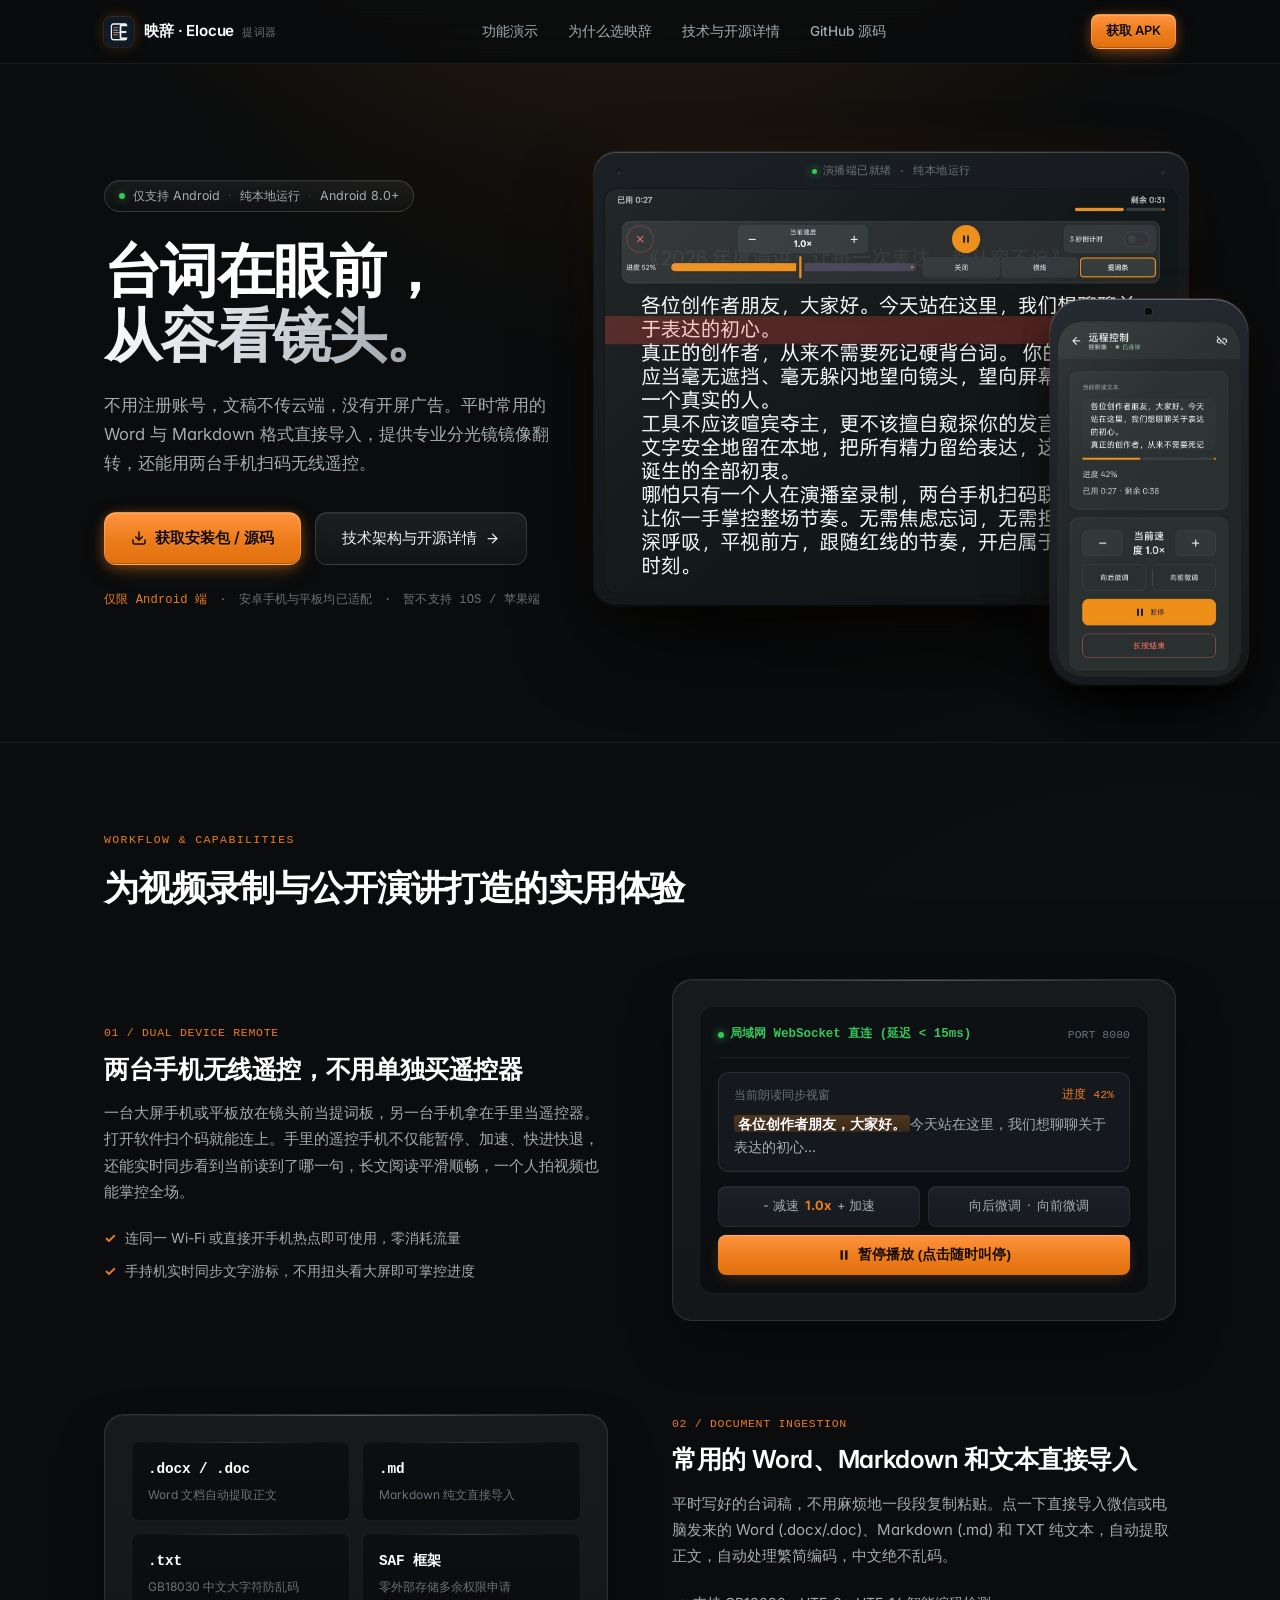
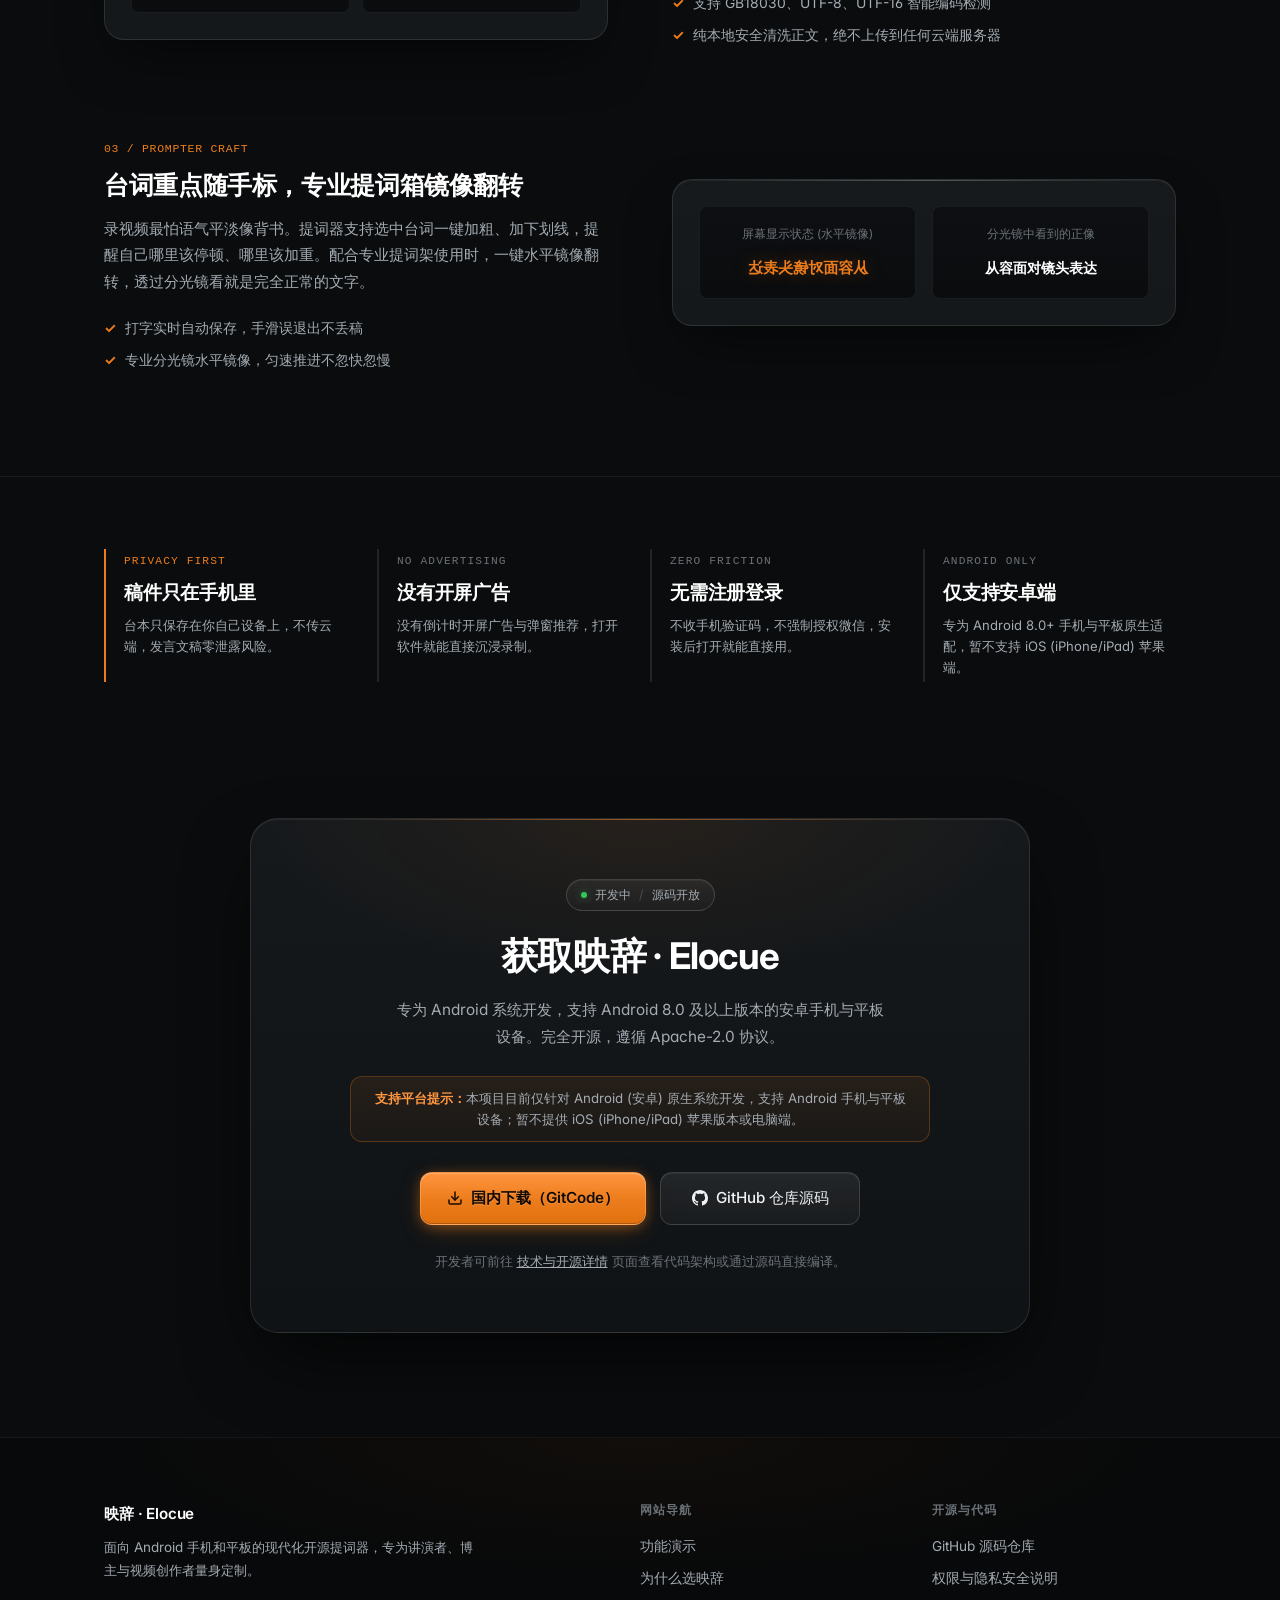
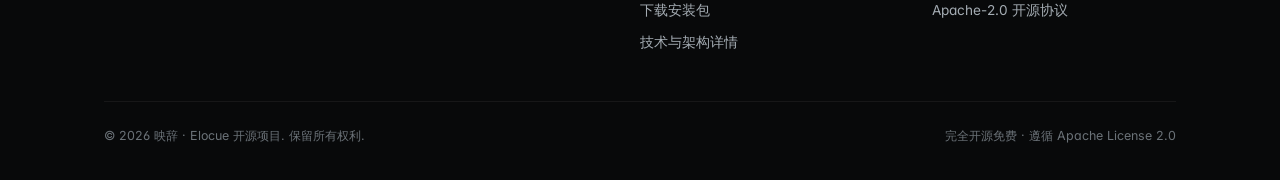
==== commit d2e24a79: "style: update CSS variables and styles for improved aesthetics and consistency - Adjusted border col" ====
--- a/website/index.html
+++ b/website/index.html
@@ -11,6 +11,11 @@
   <link rel="apple-touch-icon" sizes="192x192" href="assets/logo.png">
   <link rel="icon" type="image/svg+xml" href="assets/favicon.svg">
   <link rel="shortcut icon" href="assets/favicon.ico">
+
+  <!-- 字体：Inter（英文/数字）+ 系统中文回退，离线时优雅降级 -->
+  <link rel="preconnect" href="https://fonts.googleapis.com">
+  <link rel="preconnect" href="https://fonts.gstatic.com" crossorigin>
+  <link rel="stylesheet" href="https://fonts.googleapis.com/css2?family=Inter:wght@400;500;600;700&display=swap">
 
   <!-- 样式表 -->
   <link rel="stylesheet" href="css/main.css">
--- a/website/css/main.css
+++ b/website/css/main.css
@@ -12,17 +12,18 @@
   --bg-surface-hover: #22272a;
 
   /* 边框体系 (精确 1px 微反光线) */
-  --border-subtle: rgba(255, 255, 255, 0.05);
-  --border-default: rgba(255, 255, 255, 0.09);
-  --border-hover: rgba(255, 255, 255, 0.18);
-  --border-glass: rgba(255, 255, 255, 0.12);
+  --border-subtle: rgba(255, 255, 255, 0.06);
+  --border-default: rgba(255, 255, 255, 0.1);
+  --border-hover: rgba(255, 255, 255, 0.2);
+  --border-glass: rgba(255, 255, 255, 0.14);
 
   /* 工业精炼品牌色 */
   --brand-orange: #ed7d1c;
-  --brand-orange-hover: #fa8b2a;
+  --brand-orange-hover: #ff9640;
   --brand-orange-pressed: #d96d14;
-  --brand-orange-glow: rgba(237, 125, 28, 0.28);
+  --brand-orange-glow: rgba(237, 125, 28, 0.32);
   --brand-orange-dim: rgba(237, 125, 28, 0.12);
+  --brand-orange-border: rgba(237, 125, 28, 0.38);
 
   /* 提词红线 */
   --guide-red: #ff3b30;
@@ -35,12 +36,12 @@
   /* 文字系统 */
   --text-white: #ffffff;
   --text-primary: #f0f2f4;
-  --text-secondary: #9da5ab;
-  --text-tertiary: #676e73;
-
-  /* 字体栈 */
-  --font-sans: -apple-system, BlinkMacSystemFont, "Segoe UI", "PingFang SC", "Hiragino Sans GB", "Microsoft YaHei", sans-serif;
-  --font-mono: ui-monospace, SFMono-Regular, "SF Mono", Menlo, Consolas, monospace;
+  --text-secondary: #a4acb3;
+  --text-tertiary: #6b7278;
+
+  /* 字体栈：Inter + 系统中文回退 */
+  --font-sans: "Inter", -apple-system, BlinkMacSystemFont, "Segoe UI", "PingFang SC", "Hiragino Sans GB", "Microsoft YaHei", sans-serif;
+  --font-mono: ui-monospace, "SF Mono", SFMono-Regular, Menlo, Consolas, monospace;
 
   /* 圆角规范 */
   --radius-xs: 4px;
@@ -56,6 +57,7 @@
 
   /* 动效 */
   --transition: 200ms cubic-bezier(0.16, 1, 0.3, 1);
+  --duration-fast: 180ms;
 }
 
 /* 基础重置 */
@@ -73,6 +75,8 @@
   scroll-behavior: smooth;
   -webkit-font-smoothing: antialiased;
   -moz-osx-font-smoothing: grayscale;
+  font-feature-settings: "cv02", "cv03", "cv04", "cv11";
+  text-rendering: optimizeLegibility;
 }
 
 body {
@@ -83,10 +87,13 @@
   overflow-x: hidden;
 }
 
-/* 纯净暗黑背景（彻底杜绝廉价大方格线条） */
+/* 纯净暗黑背景（顶部聚光 + 细腻双色径向漫射） */
 body {
-  background-image: radial-gradient(circle at 50% 0%, rgba(237, 125, 28, 0.05) 0%, transparent 60%);
+  background-image:
+    radial-gradient(ellipse 80% 520px at 50% -180px, rgba(237, 125, 28, 0.075) 0%, transparent 70%),
+    radial-gradient(ellipse 60% 480px at 90% 110%, rgba(52, 64, 78, 0.1) 0%, transparent 70%);
   background-repeat: no-repeat;
+  background-attachment: fixed;
 }
 
 ::selection {
@@ -106,6 +113,16 @@
 
 img, svg {
   display: block;
+}
+
+code {
+  font-family: var(--font-mono);
+  font-size: 0.88em;
+  background-color: rgba(255, 255, 255, 0.07);
+  border: 1px solid var(--border-subtle);
+  padding: 1px 5px;
+  border-radius: var(--radius-xs);
+  color: var(--text-primary);
 }
 
 /* 容器规范 */
@@ -124,9 +141,9 @@
   top: 0;
   z-index: 100;
   height: var(--header-height);
-  background-color: rgba(10, 12, 13, 0.82);
-  backdrop-filter: blur(16px);
-  -webkit-backdrop-filter: blur(16px);
+  background-color: rgba(10, 12, 13, 0.72);
+  backdrop-filter: blur(20px) saturate(140%);
+  -webkit-backdrop-filter: blur(20px) saturate(140%);
   border-bottom: 1px solid var(--border-subtle);
 }
 
@@ -144,11 +161,14 @@
 }
 
 .brand-icon {
-  width: 28px;
-  height: 28px;
-  border-radius: 6px;
+  width: 30px;
+  height: 30px;
+  border-radius: 7px;
   overflow: hidden;
-  box-shadow: 0 2px 8px rgba(0, 0, 0, 0.5);
+  box-shadow:
+    0 2px 10px rgba(0, 0, 0, 0.5),
+    0 0 0 1px rgba(255, 255, 255, 0.1),
+    0 0 14px var(--brand-orange-glow);
 }
 
 .brand-meta {
@@ -165,28 +185,33 @@
 }
 
 .brand-en {
-  font-size: 0.72rem;
+  font-size: 0.7rem;
   color: var(--text-tertiary);
   font-family: var(--font-mono);
+  letter-spacing: 0.02em;
 }
 
 .nav-links {
   display: flex;
   align-items: center;
-  gap: 32px;
+  gap: 6px;
   list-style: none;
 }
 
 .nav-link {
-  font-size: 0.86rem;
+  display: inline-block;
+  font-size: 0.85rem;
   color: var(--text-secondary);
   font-weight: 500;
-  transition: color var(--transition);
+  padding: 6px 12px;
+  border-radius: var(--radius-full);
+  transition: color var(--transition), background-color var(--transition);
 }
 
 .nav-link:hover,
 .nav-link.active {
   color: var(--text-white);
+  background-color: rgba(255, 255, 255, 0.06);
 }
 
 .nav-actions {
@@ -214,35 +239,45 @@
 
 /* 主行动按钮：温润有力的活力品牌橙 */
 .btn-primary {
-  background-color: var(--brand-orange);
-  color: #0b0d0e;
-  border-color: rgba(255, 255, 255, 0.15);
+  background: linear-gradient(180deg, #ff9440 0%, var(--brand-orange) 52%, #e1700f 100%);
+  color: #140a02;
+  border-color: rgba(255, 200, 150, 0.35);
   font-weight: 600;
-  box-shadow: 0 2px 10px var(--brand-orange-glow);
+  text-shadow: 0 1px 0 rgba(255, 255, 255, 0.18);
+  box-shadow:
+    0 1px 0 rgba(255, 255, 255, 0.22) inset,
+    0 -1px 0 rgba(0, 0, 0, 0.22) inset,
+    0 2px 12px var(--brand-orange-glow),
+    0 6px 24px -8px rgba(237, 125, 28, 0.5);
 }
 
 .btn-primary:hover {
-  background-color: var(--brand-orange-hover);
-  color: #0b0d0e;
+  background: linear-gradient(180deg, #ffa55c 0%, var(--brand-orange-hover) 52%, #ed7d1c 100%);
+  color: #140a02;
   transform: translateY(-1px);
-  box-shadow: 0 4px 16px var(--brand-orange-glow);
+  box-shadow:
+    0 1px 0 rgba(255, 255, 255, 0.28) inset,
+    0 -1px 0 rgba(0, 0, 0, 0.2) inset,
+    0 4px 18px var(--brand-orange-glow),
+    0 10px 32px -8px rgba(237, 125, 28, 0.6);
 }
 
 .btn-primary:active {
-  background-color: var(--brand-orange-pressed);
   transform: translateY(0);
+  filter: brightness(0.94);
 }
 
 /* 次级按钮：高透玻璃质感 */
 .btn-secondary {
-  background-color: rgba(255, 255, 255, 0.05);
+  background: linear-gradient(180deg, rgba(255, 255, 255, 0.08) 0%, rgba(255, 255, 255, 0.035) 100%);
   color: var(--text-primary);
   border-color: var(--border-glass);
+  box-shadow: 0 1px 0 rgba(255, 255, 255, 0.06) inset;
   backdrop-filter: blur(8px);
 }
 
 .btn-secondary:hover {
-  background-color: rgba(255, 255, 255, 0.09);
+  background: linear-gradient(180deg, rgba(255, 255, 255, 0.12) 0%, rgba(255, 255, 255, 0.06) 100%);
   border-color: var(--border-hover);
   color: var(--text-white);
 }
@@ -254,7 +289,7 @@
 
 .btn-lg {
   font-size: 0.95rem;
-  padding: 12px 24px;
+  padding: 13px 26px;
   border-radius: var(--radius-md);
 }
 
@@ -292,7 +327,9 @@
     left: 0;
     right: 0;
     bottom: 0;
-    background-color: var(--bg-canvas);
+    background-color: rgba(10, 12, 13, 0.97);
+    backdrop-filter: blur(20px);
+    -webkit-backdrop-filter: blur(20px);
     z-index: 99;
     padding: 24px;
     border-top: 1px solid var(--border-subtle);
@@ -312,16 +349,16 @@
     list-style: none;
     display: flex;
     flex-direction: column;
-    gap: 16px;
+    gap: 4px;
     margin-bottom: 28px;
   }
 
   .mobile-menu-list a {
     display: block;
-    font-size: 1.1rem;
+    font-size: 1.05rem;
     font-weight: 500;
     color: var(--text-primary);
-    padding: 8px 0;
+    padding: 13px 4px;
     border-bottom: 1px solid var(--border-subtle);
   }
 }
@@ -334,11 +371,12 @@
   align-items: center;
   gap: 8px;
   padding: 5px 14px;
-  font-size: 0.8rem;
+  font-size: 0.78rem;
   color: var(--text-secondary);
-  background-color: rgba(255, 255, 255, 0.04);
+  background: linear-gradient(180deg, rgba(255, 255, 255, 0.06) 0%, rgba(255, 255, 255, 0.02) 100%);
   border: 1px solid var(--border-glass);
   border-radius: var(--radius-full);
+  box-shadow: 0 1px 0 rgba(255, 255, 255, 0.05) inset;
 }
 
 .pill-dot {
@@ -350,7 +388,7 @@
 
 .pill-dot.green {
   background-color: var(--status-green);
-  box-shadow: 0 0 8px rgba(52, 199, 89, 0.4);
+  box-shadow: 0 0 8px rgba(52, 199, 89, 0.5);
 }
 
 /* ==========================================================================
@@ -359,8 +397,10 @@
 .site-footer {
   margin-top: auto;
   border-top: 1px solid var(--border-subtle);
-  background-color: #08090a;
-  padding: 56px 0 36px;
+  background:
+    radial-gradient(ellipse 60% 200px at 50% 0%, rgba(237, 125, 28, 0.04) 0%, transparent 70%),
+    #08090a;
+  padding: 64px 0 36px;
   font-size: 0.84rem;
   color: var(--text-tertiary);
 }
@@ -384,20 +424,21 @@
   font-weight: 600;
   color: var(--text-white);
   margin-bottom: 10px;
+  letter-spacing: -0.01em;
 }
 
 .footer-brand p {
   color: var(--text-secondary);
   max-width: 380px;
-  line-height: 1.6;
+  line-height: 1.7;
 }
 
 .footer-col h5 {
-  font-size: 0.78rem;
+  font-size: 0.74rem;
   font-family: var(--font-mono);
   text-transform: uppercase;
-  letter-spacing: 0.06em;
-  color: var(--text-secondary);
+  letter-spacing: 0.08em;
+  color: var(--text-tertiary);
   margin-bottom: 16px;
 }
 
@@ -410,6 +451,7 @@
 
 .footer-col-links a {
   color: var(--text-secondary);
+  font-size: 0.85rem;
 }
 
 .footer-col-links a:hover {
@@ -460,11 +502,13 @@
 .modal-window {
   width: 100%;
   max-width: 440px;
-  background-color: var(--bg-surface);
+  background: linear-gradient(180deg, #171b1d 0%, var(--bg-surface) 100%);
   border: 1px solid var(--border-hover);
   border-radius: var(--radius-md);
   padding: 24px;
-  box-shadow: 0 20px 48px rgba(0, 0, 0, 0.6);
+  box-shadow:
+    0 1px 0 rgba(255, 255, 255, 0.08) inset,
+    0 24px 56px rgba(0, 0, 0, 0.65);
   transform: translateY(8px);
   transition: transform var(--transition);
 }
@@ -501,7 +545,7 @@
 .modal-text {
   color: var(--text-secondary);
   font-size: 0.9rem;
-  line-height: 1.6;
+  line-height: 1.7;
   margin-bottom: 24px;
 }
 
@@ -550,17 +594,12 @@
     width: 28px;
     height: 28px;
     border-radius: 6px;
-    border: 1px solid rgba(255, 255, 255, 0.12);
   }
   .brand-name {
-    font-size: 0.95rem;
+    font-size: 0.92rem;
   }
   .brand-en {
-    font-size: 0.68rem;
-  }
-  .footer-grid {
-    grid-template-columns: 1fr;
-    gap: 32px;
+    font-size: 0.66rem;
   }
   .footer-bottom {
     flex-direction: column;
--- a/website/css/home.css
+++ b/website/css/home.css
@@ -8,21 +8,36 @@
    彻底消灭全居中堆叠，左侧利落文案行动流，右侧大画幅真实提词演播台
    -------------------------------------------------------------------------- */
 .hero-split-section {
-  padding: 56px 0 72px;
+  padding: 72px 0 88px;
   position: relative;
+  overflow: hidden;
+}
+
+/* 顶部氛围光晕（配合 body 聚光，制造首屏纵深） */
+.hero-split-section::before {
+  content: "";
+  position: absolute;
+  top: -200px;
+  left: 50%;
+  transform: translateX(-50%);
+  width: 1200px;
+  height: 560px;
+  background: radial-gradient(ellipse at 50% 0%, rgba(237, 125, 28, 0.09) 0%, transparent 65%);
+  pointer-events: none;
 }
 
 .hero-grid {
   display: grid;
-  grid-template-columns: 40% 60%;
+  grid-template-columns: 42% 58%;
   align-items: center;
-  gap: 48px;
+  gap: 40px;
+  position: relative;
 }
 
 @media (max-width: 1024px) {
   .hero-grid {
     grid-template-columns: 1fr;
-    gap: 40px;
+    gap: 44px;
   }
 }
 
@@ -39,33 +54,37 @@
   align-items: center;
   gap: 8px;
   padding: 5px 14px;
-  font-size: 0.8rem;
+  font-size: 0.78rem;
   color: var(--text-secondary);
-  background-color: rgba(255, 255, 255, 0.04);
+  background: linear-gradient(180deg, rgba(255, 255, 255, 0.06) 0%, rgba(255, 255, 255, 0.02) 100%);
   border: 1px solid var(--border-glass);
   border-radius: var(--radius-full);
-  margin-bottom: 24px;
+  box-shadow: 0 1px 0 rgba(255, 255, 255, 0.05) inset;
+  margin-bottom: 26px;
 }
 
 .hero-headline {
-  font-size: 3.2rem;
+  font-size: clamp(2.4rem, 4.6vw, 3.6rem);
   font-weight: 700;
-  line-height: 1.15;
-  letter-spacing: -0.035em;
+  line-height: 1.14;
+  letter-spacing: -0.03em;
   color: var(--text-white);
-  margin-bottom: 20px;
+  margin-bottom: 22px;
 }
 
 .hero-headline span {
+  background: linear-gradient(120deg, #ffffff 0%, #c9cfd4 55%, #8f979e 100%);
+  -webkit-background-clip: text;
+  background-clip: text;
+  color: transparent;
+  display: block;
+}
+
+.hero-subhead {
+  font-size: 1.04rem;
   color: var(--text-secondary);
-  display: block;
-}
-
-.hero-subhead {
-  font-size: 1.05rem;
-  color: var(--text-secondary);
-  line-height: 1.7;
-  margin-bottom: 32px;
+  line-height: 1.75;
+  margin-bottom: 34px;
   max-width: 480px;
 }
 
@@ -73,7 +92,7 @@
   display: flex;
   align-items: center;
   gap: 14px;
-  margin-bottom: 24px;
+  margin-bottom: 26px;
   flex-wrap: wrap;
 }
 
@@ -81,9 +100,11 @@
   display: flex;
   align-items: center;
   gap: 12px;
-  font-size: 0.78rem;
+  font-size: 0.76rem;
   color: var(--text-tertiary);
   font-family: var(--font-mono);
+  letter-spacing: 0.01em;
+  flex-wrap: wrap;
 }
 
 /* --------------------------------------------------------------------------
@@ -94,19 +115,21 @@
   position: relative;
   width: 100%;
   padding-top: 16px;
-  padding-bottom: 40px;
+  padding-bottom: 48px;
   padding-right: 28px;
 }
 
 /* 舞台背景深邃环境辉光 */
 .hero-stage-glow {
   position: absolute;
-  top: 15%;
-  left: 5%;
-  width: 90%;
-  height: 80%;
-  background: radial-gradient(ellipse at 50% 50%, rgba(237, 125, 28, 0.08) 0%, rgba(30, 41, 59, 0.12) 40%, transparent 70%);
-  filter: blur(40px);
+  top: 10%;
+  left: 0;
+  width: 100%;
+  height: 90%;
+  background:
+    radial-gradient(ellipse at 55% 55%, rgba(237, 125, 28, 0.13) 0%, transparent 55%),
+    radial-gradient(ellipse at 50% 50%, rgba(40, 52, 66, 0.16) 0%, transparent 70%);
+  filter: blur(36px);
   pointer-events: none;
   z-index: 0;
 }
@@ -115,14 +138,15 @@
 .stage-monitor-chassis {
   position: relative;
   z-index: 2;
-  background: linear-gradient(155deg, #1a1e22 0%, #121417 100%);
-  border-radius: 20px;
+  background: linear-gradient(155deg, #1c2025 0%, #101315 100%);
+  border-radius: 22px;
   padding: 10px 10px 12px 10px;
-  box-shadow: 
-    0 30px 80px -15px rgba(0, 0, 0, 0.85),
-    0 12px 28px -8px rgba(0, 0, 0, 0.6),
-    0 0 0 1px rgba(255, 255, 255, 0.08),
-    inset 0 1px 0 rgba(255, 255, 255, 0.18),
+  box-shadow:
+    0 40px 90px -18px rgba(0, 0, 0, 0.9),
+    0 14px 32px -8px rgba(0, 0, 0, 0.65),
+    0 0 0 1px rgba(255, 255, 255, 0.1),
+    0 0 60px -10px rgba(237, 125, 28, 0.14),
+    inset 0 1px 0 rgba(255, 255, 255, 0.2),
     inset 0 -1px 0 rgba(0, 0, 0, 0.7);
   transition: transform 0.45s cubic-bezier(0.16, 1, 0.3, 1), box-shadow 0.45s ease, opacity 0.45s ease, filter 0.45s ease;
   cursor: pointer;
@@ -130,11 +154,12 @@
 }
 
 .stage-monitor-chassis:hover {
-  box-shadow: 
-    0 36px 90px -15px rgba(0, 0, 0, 0.9),
-    0 16px 36px -8px rgba(0, 0, 0, 0.7),
-    0 0 0 1px rgba(255, 255, 255, 0.14),
-    inset 0 1px 0 rgba(255, 255, 255, 0.22);
+  box-shadow:
+    0 46px 100px -18px rgba(0, 0, 0, 0.95),
+    0 18px 40px -8px rgba(0, 0, 0, 0.7),
+    0 0 0 1px rgba(255, 255, 255, 0.16),
+    0 0 72px -8px rgba(237, 125, 28, 0.2),
+    inset 0 1px 0 rgba(255, 255, 255, 0.24);
 }
 
 /* 顶部微传感器开孔与状态标签 */
@@ -151,7 +176,7 @@
   width: 6px;
   height: 6px;
   border-radius: 50%;
-  background: #252a30;
+  background: #262b31;
   box-shadow: inset 0 1px 2px rgba(0, 0, 0, 0.8);
 }
 
@@ -159,7 +184,7 @@
   font-family: var(--font-mono);
   font-size: 0.68rem;
   color: var(--text-tertiary);
-  letter-spacing: 0.04em;
+  letter-spacing: 0.05em;
   display: inline-flex;
   align-items: center;
   gap: 6px;
@@ -171,6 +196,12 @@
   border-radius: 50%;
   background-color: var(--status-green);
   box-shadow: 0 0 8px var(--status-green);
+  animation: pulse-dot 2.2s ease-in-out infinite;
+}
+
+@keyframes pulse-dot {
+  0%, 100% { opacity: 1; }
+  50% { opacity: 0.35; }
 }
 
 /* 监视器屏幕视口包裹 */
@@ -179,7 +210,8 @@
   border-radius: 12px;
   overflow: hidden;
   background-color: #060709;
-  border: 1px solid rgba(255, 255, 255, 0.05);
+  border: 1px solid rgba(255, 255, 255, 0.06);
+  box-shadow: inset 0 0 24px rgba(0, 0, 0, 0.5);
 }
 
 .stage-screen-img {
@@ -199,7 +231,7 @@
   left: 0;
   right: 0;
   bottom: 0;
-  background: linear-gradient(135deg, rgba(255, 255, 255, 0.06) 0%, rgba(255, 255, 255, 0.015) 35%, transparent 60%);
+  background: linear-gradient(135deg, rgba(255, 255, 255, 0.07) 0%, rgba(255, 255, 255, 0.015) 35%, transparent 60%);
   pointer-events: none;
 }
 
@@ -217,14 +249,15 @@
 
 /* 手机机身硬件 */
 .phone-chassis {
-  background: linear-gradient(160deg, #242930 0%, #15181b 100%);
+  background: linear-gradient(160deg, #262b32 0%, #14171a 100%);
   border-radius: 34px;
   padding: 7px 7px 9px 7px;
-  box-shadow: 
-    0 32px 64px -12px rgba(0, 0, 0, 0.95),
-    0 16px 28px -6px rgba(0, 0, 0, 0.8),
-    0 0 0 1px rgba(255, 255, 255, 0.14),
-    inset 0 1px 0 rgba(255, 255, 255, 0.28),
+  box-shadow:
+    0 36px 70px -14px rgba(0, 0, 0, 0.95),
+    0 16px 30px -6px rgba(0, 0, 0, 0.8),
+    0 0 0 1px rgba(255, 255, 255, 0.16),
+    0 0 40px -6px rgba(237, 125, 28, 0.12),
+    inset 0 1px 0 rgba(255, 255, 255, 0.3),
     inset 0 -1px 0 rgba(0, 0, 0, 0.8);
   transition: box-shadow 0.45s ease;
 }
@@ -245,7 +278,7 @@
   border-radius: 26px;
   overflow: hidden;
   background-color: #121416;
-  border: 1px solid rgba(255, 255, 255, 0.06);
+  border: 1px solid rgba(255, 255, 255, 0.07);
 }
 
 .phone-screen-img {
@@ -265,7 +298,7 @@
   left: 0;
   right: 0;
   bottom: 0;
-  background: linear-gradient(135deg, rgba(255, 255, 255, 0.07) 0%, rgba(255, 255, 255, 0.015) 30%, transparent 55%);
+  background: linear-gradient(135deg, rgba(255, 255, 255, 0.08) 0%, rgba(255, 255, 255, 0.015) 30%, transparent 55%);
   pointer-events: none;
 }
 
@@ -291,11 +324,12 @@
 }
 
 .hero-stage-container:not(.mode-prompter):not(.mode-controller) .stage-phone-mockup:hover .phone-chassis {
-  box-shadow: 
-    0 40px 80px -10px rgba(0, 0, 0, 0.98),
+  box-shadow:
+    0 44px 84px -12px rgba(0, 0, 0, 0.98),
     0 20px 36px -6px rgba(0, 0, 0, 0.85),
-    0 0 0 1px rgba(255, 255, 255, 0.22),
-    inset 0 1px 0 rgba(255, 255, 255, 0.35);
+    0 0 0 1px rgba(255, 255, 255, 0.24),
+    0 0 48px -4px rgba(237, 125, 28, 0.18),
+    inset 0 1px 0 rgba(255, 255, 255, 0.36);
 }
 
 .hero-stage-container:not(.mode-prompter):not(.mode-controller):has(.stage-phone-mockup:hover) .stage-monitor-chassis {
@@ -308,10 +342,11 @@
   transform: scale(1.025);
   z-index: 10;
   opacity: 1;
-  box-shadow: 
-    0 40px 100px -15px rgba(0, 0, 0, 0.95),
-    0 20px 40px -8px rgba(0, 0, 0, 0.8),
-    0 0 0 1px rgba(255, 255, 255, 0.16);
+  box-shadow:
+    0 44px 110px -16px rgba(0, 0, 0, 0.95),
+    0 22px 44px -8px rgba(0, 0, 0, 0.8),
+    0 0 0 1px rgba(255, 255, 255, 0.18),
+    0 0 80px -8px rgba(237, 125, 28, 0.22);
 }
 
 .hero-stage-container.mode-prompter .stage-phone-mockup {
@@ -338,10 +373,11 @@
 }
 
 .hero-stage-container.mode-controller .stage-phone-mockup .phone-chassis {
-  box-shadow: 
-    0 48px 90px -10px rgba(0, 0, 0, 0.98),
-    0 24px 44px -6px rgba(0, 0, 0, 0.9),
-    0 0 0 1px rgba(255, 255, 255, 0.25);
+  box-shadow:
+    0 52px 96px -12px rgba(0, 0, 0, 0.98),
+    0 26px 46px -6px rgba(0, 0, 0, 0.9),
+    0 0 0 1px rgba(255, 255, 255, 0.28),
+    0 0 56px -6px rgba(237, 125, 28, 0.2);
 }
 
 /* ==========================================================================
@@ -351,11 +387,11 @@
 @media (max-width: 900px) {
   .hero-grid {
     grid-template-columns: 1fr;
-    gap: 36px;
+    gap: 40px;
   }
   .hero-stage-container {
     padding-top: 14px;
-    padding-bottom: 28px;
+    padding-bottom: 32px;
     padding-right: 0;
     max-width: 540px;
     margin: 0 auto;
@@ -370,31 +406,529 @@
   }
 }
 
+
+/* --------------------------------------------------------------------------
+   工作流韵律区 (Workflow Rows - 彻底打破无脑卡片墙)
+   图文交错穿插，展示真实操作细节
+   -------------------------------------------------------------------------- */
+.workflow-section {
+  padding: 88px 0 104px;
+  border-top: 1px solid var(--border-subtle);
+  position: relative;
+}
+
+.workflow-header {
+  margin-bottom: 64px;
+}
+
+.workflow-label {
+  font-size: 0.72rem;
+  font-family: var(--font-mono);
+  color: var(--brand-orange);
+  text-transform: uppercase;
+  letter-spacing: 0.12em;
+  margin-bottom: 10px;
+}
+
+.workflow-title {
+  font-size: clamp(1.6rem, 3vw, 2.2rem);
+  font-weight: 700;
+  letter-spacing: -0.025em;
+  color: var(--text-white);
+}
+
+/* 交错工作流行 (Alternating Rows) */
+.workflow-row {
+  display: grid;
+  grid-template-columns: 1fr 1fr;
+  align-items: center;
+  gap: 64px;
+  margin-bottom: 88px;
+}
+
+.workflow-row:last-child {
+  margin-bottom: 0;
+}
+
+.workflow-row.reversed {
+  direction: rtl;
+}
+
+.workflow-row.reversed .workflow-copy,
+.workflow-row.reversed .workflow-media {
+  direction: ltr;
+}
+
+@media (max-width: 860px) {
+  .workflow-row,
+  .workflow-row.reversed {
+    grid-template-columns: 1fr;
+    gap: 32px;
+    direction: ltr;
+    margin-bottom: 64px;
+  }
+}
+
+.workflow-copy-tag {
+  display: inline-block;
+  font-size: 0.72rem;
+  font-family: var(--font-mono);
+  color: var(--brand-orange);
+  letter-spacing: 0.06em;
+  margin-bottom: 10px;
+}
+
+.workflow-copy-h3 {
+  font-size: clamp(1.25rem, 2.2vw, 1.55rem);
+  font-weight: 600;
+  color: var(--text-white);
+  letter-spacing: -0.015em;
+  line-height: 1.35;
+  margin-bottom: 14px;
+}
+
+.workflow-copy-p {
+  font-size: 0.94rem;
+  color: var(--text-secondary);
+  line-height: 1.75;
+  margin-bottom: 22px;
+}
+
+.workflow-check-list {
+  list-style: none;
+  display: flex;
+  flex-direction: column;
+  gap: 10px;
+  font-size: 0.87rem;
+  color: var(--text-secondary);
+}
+
+.workflow-check-item {
+  display: flex;
+  align-items: baseline;
+  gap: 9px;
+  line-height: 1.6;
+}
+
+.workflow-check-bullet {
+  color: var(--brand-orange);
+  font-weight: 700;
+  flex-shrink: 0;
+}
+
+/* 右侧具体功能操作板 (Visual Panels) */
+.workflow-panel {
+  position: relative;
+  background: linear-gradient(180deg, #171a1d 0%, var(--bg-surface-card) 100%);
+  border: 1px solid var(--border-default);
+  border-radius: var(--radius-lg);
+  padding: 26px;
+  box-shadow:
+    0 1px 0 rgba(255, 255, 255, 0.05) inset,
+    0 24px 56px -16px rgba(0, 0, 0, 0.55);
+  overflow: hidden;
+}
+
+/* 面板顶部细腻微反光描边 */
+.workflow-panel::before {
+  content: "";
+  position: absolute;
+  top: 0;
+  left: 8%;
+  right: 8%;
+  height: 1px;
+  background: linear-gradient(90deg, transparent 0%, rgba(255, 255, 255, 0.22) 50%, transparent 100%);
+  pointer-events: none;
+}
+
+/* 双机协同实操控制面板特写 */
+.remote-console-card {
+  background: linear-gradient(180deg, #0e1114 0%, #0b0d10 100%);
+  border: 1px solid var(--border-subtle);
+  border-radius: 14px;
+  padding: 18px;
+  display: flex;
+  flex-direction: column;
+  gap: 14px;
+}
+
+.remote-console-header {
+  display: flex;
+  align-items: center;
+  justify-content: space-between;
+  padding-bottom: 12px;
+  border-bottom: 1px solid var(--border-subtle);
+  font-size: 0.78rem;
+}
+
+.remote-console-status {
+  display: flex;
+  align-items: center;
+  gap: 6px;
+  color: var(--status-green);
+  font-weight: 600;
+  font-family: var(--font-mono);
+}
+
+.live-dot {
+  width: 6px;
+  height: 6px;
+  border-radius: 50%;
+  background-color: var(--status-green);
+  box-shadow: 0 0 8px var(--status-green);
+  animation: pulse-dot 2.2s ease-in-out infinite;
+}
+
+.remote-sync-text-box {
+  background-color: #15191d;
+  border: 1px solid rgba(255, 255, 255, 0.09);
+  border-radius: 10px;
+  padding: 13px 15px;
+}
+
+.remote-sync-text-label {
+  font-size: 0.72rem;
+  color: var(--text-tertiary);
+  margin-bottom: 7px;
+  display: flex;
+  justify-content: space-between;
+}
+
+.remote-sync-text-content {
+  font-size: 0.88rem;
+  line-height: 1.65;
+  color: var(--text-secondary);
+}
+
+.remote-sync-text-content strong {
+  color: var(--text-white);
+  background: linear-gradient(180deg, rgba(237, 125, 28, 0.28) 0%, rgba(237, 125, 28, 0.16) 100%);
+  padding: 0 4px;
+  border-radius: 3px;
+}
+
+.remote-keypad-grid {
+  display: grid;
+  grid-template-columns: 1fr 1fr;
+  gap: 8px;
+}
+
+.remote-key-btn {
+  background: linear-gradient(180deg, #1c2026 0%, #171a1f 100%);
+  border: 1px solid var(--border-subtle);
+  border-radius: 8px;
+  padding: 9px 10px;
+  font-size: 0.8rem;
+  color: var(--text-secondary);
+  display: flex;
+  align-items: center;
+  justify-content: center;
+  gap: 6px;
+  box-shadow: 0 1px 0 rgba(255, 255, 255, 0.04) inset;
+}
+
+.remote-pause-btn {
+  grid-column: span 2;
+  background: linear-gradient(180deg, #ff9440 0%, var(--brand-orange) 55%, #e1700f 100%);
+  color: #140a02;
+  font-weight: 700;
+  border: none;
+  border-radius: 8px;
+  padding: 11px;
+  font-size: 0.85rem;
+  display: flex;
+  align-items: center;
+  justify-content: center;
+  gap: 7px;
+  box-shadow:
+    0 1px 0 rgba(255, 255, 255, 0.25) inset,
+    0 4px 16px -4px var(--brand-orange-glow);
+}
+
+/* 格式识别列表演示 */
+.format-showcase-grid {
+  display: grid;
+  grid-template-columns: 1fr 1fr;
+  gap: 12px;
+}
+
+.format-chip {
+  position: relative;
+  background: linear-gradient(180deg, #0d0f12 0%, #0a0c0e 100%);
+  border: 1px solid var(--border-subtle);
+  border-radius: var(--radius-sm);
+  padding: 16px;
+  display: flex;
+  flex-direction: column;
+  gap: 5px;
+  transition: border-color var(--transition), transform var(--transition);
+  overflow: hidden;
+}
+
+.format-chip:hover {
+  border-color: rgba(237, 125, 28, 0.35);
+  transform: translateY(-2px);
+}
+
+.format-chip::after {
+  content: "";
+  position: absolute;
+  top: 0;
+  left: 10%;
+  right: 10%;
+  height: 1px;
+  background: linear-gradient(90deg, transparent, rgba(255, 255, 255, 0.16), transparent);
+}
+
+.format-ext {
+  font-family: var(--font-mono);
+  font-size: 0.9rem;
+  font-weight: 700;
+  color: var(--text-white);
+  letter-spacing: -0.01em;
+}
+
+.format-note {
+  font-size: 0.75rem;
+  color: var(--text-tertiary);
+  line-height: 1.5;
+}
+
+/* 富文本排版演示板 */
+.rich-text-demo-box {
+  background: linear-gradient(180deg, #0d0f12 0%, #0a0c0e 100%);
+  border: 1px solid var(--border-subtle);
+  border-radius: var(--radius-sm);
+  padding: 16px;
+}
+
+.rich-tools-row {
+  display: flex;
+  gap: 6px;
+  margin-bottom: 14px;
+  padding-bottom: 12px;
+  border-bottom: 1px solid var(--border-subtle);
+}
+
+.rich-tool-tag {
+  font-size: 0.74rem;
+  background: linear-gradient(180deg, rgba(255, 255, 255, 0.07) 0%, rgba(255, 255, 255, 0.03) 100%);
+  border: 1px solid var(--border-default);
+  padding: 3px 8px;
+  border-radius: 4px;
+  color: var(--text-secondary);
+}
+
+.rich-tool-tag.active {
+  color: var(--brand-orange);
+  background: var(--brand-orange-dim);
+  border-color: var(--brand-orange-border);
+}
+
+/* 分光镜镜像翻转演示板 */
+.mirror-demo-container {
+  display: grid;
+  grid-template-columns: 1fr 1fr;
+  gap: 16px;
+}
+
+.mirror-side-box {
+  background: linear-gradient(180deg, #0d0f12 0%, #0a0c0e 100%);
+  border: 1px solid var(--border-subtle);
+  border-radius: var(--radius-sm);
+  padding: 18px 16px;
+  text-align: center;
+}
+
+.mirror-side-label {
+  font-size: 0.72rem;
+  color: var(--text-tertiary);
+  margin-bottom: 12px;
+}
+
+.mirror-text-flipped {
+  transform: scaleX(-1);
+  font-size: 0.95rem;
+  color: var(--brand-orange);
+  font-weight: 600;
+  text-shadow: 0 0 18px var(--brand-orange-glow);
+}
+
+/* --------------------------------------------------------------------------
+   参数规格矩阵条 (Horizontal Spec Ledger)
+   -------------------------------------------------------------------------- */
+.spec-section {
+  padding: 72px 0 88px;
+  border-top: 1px solid var(--border-subtle);
+}
+
+.spec-ledger-grid {
+  display: grid;
+  grid-template-columns: repeat(4, 1fr);
+  gap: 20px;
+}
+
+@media (min-width: 769px) and (max-width: 900px) {
+  .spec-ledger-grid {
+    grid-template-columns: repeat(2, 1fr);
+  }
+}
+
+.spec-ledger-item {
+  position: relative;
+  border-left: 2px solid var(--border-default);
+  padding: 4px 0 4px 18px;
+  transition: border-color var(--transition);
+}
+
+.spec-ledger-item:hover {
+  border-left-color: var(--border-hover);
+}
+
+.spec-ledger-item.highlight {
+  border-left-color: var(--brand-orange);
+}
+
+.spec-ledger-item.highlight:hover {
+  border-left-color: var(--brand-orange-hover);
+}
+
+.spec-ledger-k {
+  font-size: 0.7rem;
+  font-family: var(--font-mono);
+  color: var(--text-tertiary);
+  text-transform: uppercase;
+  letter-spacing: 0.1em;
+  margin-bottom: 8px;
+}
+
+.spec-ledger-item.highlight .spec-ledger-k {
+  color: var(--brand-orange);
+}
+
+.spec-ledger-v {
+  font-size: 1.18rem;
+  font-weight: 600;
+  color: var(--text-white);
+  letter-spacing: -0.01em;
+  margin-bottom: 6px;
+}
+
+.spec-ledger-sub {
+  font-size: 0.82rem;
+  color: var(--text-secondary);
+  line-height: 1.6;
+}
+
+/* --------------------------------------------------------------------------
+   终极下载卡 (Download Terminal)
+   -------------------------------------------------------------------------- */
+.download-section {
+  padding: 48px 0 104px;
+}
+
+.terminal-box {
+  position: relative;
+  background:
+    radial-gradient(ellipse 70% 220px at 50% 0%, rgba(237, 125, 28, 0.07) 0%, transparent 70%),
+    linear-gradient(180deg, #16191c 0%, #101315 100%);
+  border: 1px solid var(--border-default);
+  border-radius: var(--radius-xl);
+  padding: 60px 40px;
+  max-width: 780px;
+  margin: 0 auto;
+  text-align: center;
+  box-shadow:
+    0 1px 0 rgba(255, 255, 255, 0.06) inset,
+    0 32px 80px -20px rgba(0, 0, 0, 0.75);
+  overflow: hidden;
+}
+
+/* 顶部品牌橙呼吸描边光 */
+.terminal-box::before {
+  content: "";
+  position: absolute;
+  top: 0;
+  left: 12%;
+  right: 12%;
+  height: 1px;
+  background: linear-gradient(90deg, transparent 0%, var(--brand-orange) 50%, transparent 100%);
+  opacity: 0.55;
+}
+
+.terminal-title {
+  font-size: clamp(1.7rem, 3.4vw, 2.3rem);
+  font-weight: 700;
+  color: var(--text-white);
+  letter-spacing: -0.02em;
+  margin-bottom: 12px;
+}
+
+.terminal-subtitle {
+  font-size: 0.96rem;
+  color: var(--text-secondary);
+  max-width: 500px;
+  margin: 0 auto 26px;
+  line-height: 1.7;
+}
+
+.terminal-platform-notice {
+  display: inline-block;
+  background: linear-gradient(180deg, rgba(237, 125, 28, 0.09) 0%, rgba(237, 125, 28, 0.04) 100%);
+  border: 1px solid rgba(237, 125, 28, 0.28);
+  border-radius: var(--radius-md);
+  padding: 11px 20px;
+  font-size: 0.83rem;
+  color: var(--text-secondary);
+  line-height: 1.6;
+  margin: 0 auto 30px;
+  max-width: 580px;
+  text-align: center;
+}
+
+.terminal-platform-notice strong {
+  color: var(--brand-orange-hover);
+  font-weight: 600;
+}
+
+.terminal-buttons {
+  display: flex;
+  align-items: center;
+  justify-content: center;
+  gap: 14px;
+  margin-bottom: 26px;
+  flex-wrap: wrap;
+}
+
+.terminal-buttons .btn {
+  min-width: 200px;
+}
+
 @media (max-width: 768px) {
   .hero-split-section {
-    padding: 24px 0 36px;
-  }
-  
+    padding: 32px 0 44px;
+  }
+
   .hero-grid {
-    gap: 28px;
+    gap: 30px;
   }
 
   .hero-pill-badge {
-    margin-bottom: 14px;
+    margin-bottom: 16px;
     padding: 4px 12px;
-    font-size: 0.74rem;
+    font-size: 0.72rem;
   }
 
   .hero-headline {
-    font-size: 2.15rem;
+    font-size: clamp(1.9rem, 8.5vw, 2.3rem);
     line-height: 1.18;
     margin-bottom: 14px;
   }
 
   .hero-subhead {
-    font-size: 0.94rem;
-    line-height: 1.6;
-    margin-bottom: 22px;
+    font-size: 0.92rem;
+    line-height: 1.65;
+    margin-bottom: 24px;
     max-width: 100%;
   }
 
@@ -402,26 +936,26 @@
     flex-direction: column;
     width: 100%;
     gap: 10px;
-    margin-bottom: 16px;
+    margin-bottom: 18px;
   }
 
   .hero-cta-group .btn {
     width: 100%;
     justify-content: center;
-    padding: 12px 18px;
+    padding: 13px 18px;
     font-size: 0.92rem;
   }
 
   .hero-meta-row {
-    font-size: 0.72rem;
+    font-size: 0.68rem;
     gap: 8px;
-    flex-wrap: wrap;
-  }
-
-  /* 移动端微缩双机演播台：大屏为主，手持小手机浮在右下角，高度紧凑约 240px */
+    line-height: 1.7;
+  }
+
+  /* 移动端微缩双机演播台：大屏为主，手持小手机浮在右下角 */
   .hero-stage-container {
     padding-top: 8px;
-    padding-bottom: 20px;
+    padding-bottom: 22px;
     padding-right: 0;
     max-width: 420px;
     margin: 0 auto;
@@ -435,10 +969,11 @@
     margin-right: auto;
     border-radius: 14px;
     padding: 6px 6px 7px 6px;
-    box-shadow: 
-      0 20px 48px -12px rgba(0, 0, 0, 0.9),
+    box-shadow:
+      0 22px 52px -14px rgba(0, 0, 0, 0.92),
       0 8px 18px -4px rgba(0, 0, 0, 0.7),
-      0 0 0 1px rgba(255, 255, 255, 0.08);
+      0 0 0 1px rgba(255, 255, 255, 0.09),
+      inset 0 1px 0 rgba(255, 255, 255, 0.18);
   }
 
   .stage-monitor-header {
@@ -453,7 +988,7 @@
   }
 
   .stage-monitor-status {
-    font-size: 0.58rem;
+    font-size: 0.56rem;
     gap: 4px;
   }
 
@@ -466,7 +1001,7 @@
     border-radius: 8px;
   }
 
-  /* 配角控制端手机：精致微缩，悬浮在平板右下角 (宽度 124px) */
+  /* 配角控制端手机：精致微缩，悬浮在平板右下角 */
   .stage-phone-mockup {
     position: absolute;
     right: -4px;
@@ -479,10 +1014,10 @@
   .phone-chassis {
     border-radius: 20px;
     padding: 4px 4px 5px 4px;
-    box-shadow: 
-      0 20px 40px -8px rgba(0, 0, 0, 0.95),
+    box-shadow:
+      0 22px 44px -10px rgba(0, 0, 0, 0.95),
       0 8px 16px -4px rgba(0, 0, 0, 0.8),
-      0 0 0 1px rgba(255, 255, 255, 0.14);
+      0 0 0 1px rgba(255, 255, 255, 0.15);
   }
 
   .phone-camera-hole {
@@ -522,25 +1057,25 @@
 
   /* 工作流区域移动端精修 */
   .workflow-section {
-    padding: 40px 0 56px;
+    padding: 48px 0 64px;
   }
   .workflow-header {
-    margin-bottom: 28px;
+    margin-bottom: 32px;
   }
   .workflow-title {
-    font-size: 1.5rem;
+    font-size: 1.45rem;
   }
   .workflow-row {
     grid-template-columns: 1fr;
-    gap: 22px;
-    margin-bottom: 40px;
+    gap: 24px;
+    margin-bottom: 48px;
   }
   .workflow-row.reversed {
     direction: ltr;
   }
   .workflow-panel {
     padding: 16px;
-    border-radius: 12px;
+    border-radius: 14px;
   }
   .remote-console-card {
     padding: 14px;
@@ -554,17 +1089,32 @@
     gap: 12px;
   }
   .spec-ledger-item {
-    padding: 18px 16px;
+    padding: 18px 18px;
   }
   .terminal-box {
-    padding: 28px 18px;
+    padding: 32px 18px;
+  }
+  .terminal-title {
+    font-size: 1.7rem;
+  }
+  .terminal-subtitle {
+    max-width: 100%;
+    font-size: 0.9rem;
+  }
+  .terminal-platform-notice {
+    text-align: left;
+  }
+  .terminal-buttons {
+    flex-direction: column;
+    width: 100%;
+  }
+  .terminal-buttons .btn {
+    width: 100%;
+    min-width: 0;
   }
 }
 
 @media (max-width: 420px) {
-  .hero-headline {
-    font-size: 1.85rem;
-  }
   .stage-monitor-chassis {
     width: 88%;
   }
@@ -574,417 +1124,3 @@
     bottom: -6px;
   }
 }
-
-/* --------------------------------------------------------------------------
-   工作流韵律区 (Workflow Rows - 彻底打破无脑卡片墙)
-   图文交错穿插，展示真实操作细节
-   -------------------------------------------------------------------------- */
-.workflow-section {
-  padding: 64px 0 88px;
-  border-top: 1px solid var(--border-subtle);
-}
-
-.workflow-header {
-  margin-bottom: 56px;
-}
-
-.workflow-label {
-  font-size: 0.74rem;
-  font-family: var(--font-mono);
-  color: var(--brand-orange);
-  text-transform: uppercase;
-  letter-spacing: 0.08em;
-  margin-bottom: 8px;
-}
-
-.workflow-title {
-  font-size: 2.1rem;
-  font-weight: 700;
-  letter-spacing: -0.025em;
-  color: var(--text-white);
-}
-
-/* 交错工作流行 (Alternating Rows) */
-.workflow-row {
-  display: grid;
-  grid-template-columns: 1fr 1fr;
-  align-items: center;
-  gap: 56px;
-  margin-bottom: 72px;
-}
-
-.workflow-row:last-child {
-  margin-bottom: 0;
-}
-
-.workflow-row.reversed {
-  direction: rtl;
-}
-
-.workflow-row.reversed .workflow-copy,
-.workflow-row.reversed .workflow-media {
-  direction: ltr;
-}
-
-@media (max-width: 860px) {
-  .workflow-row,
-  .workflow-row.reversed {
-    grid-template-columns: 1fr;
-    gap: 32px;
-    direction: ltr;
-  }
-}
-
-.workflow-copy-tag {
-  display: inline-block;
-  font-size: 0.74rem;
-  font-family: var(--font-mono);
-  color: var(--brand-orange);
-  margin-bottom: 8px;
-}
-
-.workflow-copy-h3 {
-  font-size: 1.55rem;
-  font-weight: 600;
-  color: var(--text-white);
-  letter-spacing: -0.015em;
-  margin-bottom: 12px;
-}
-
-.workflow-copy-p {
-  font-size: 0.95rem;
-  color: var(--text-secondary);
-  line-height: 1.7;
-  margin-bottom: 20px;
-}
-
-.workflow-check-list {
-  list-style: none;
-  display: flex;
-  flex-direction: column;
-  gap: 10px;
-  font-size: 0.88rem;
-  color: var(--text-secondary);
-}
-
-.workflow-check-item {
-  display: flex;
-  align-items: baseline;
-  gap: 8px;
-}
-
-.workflow-check-bullet {
-  color: var(--brand-orange);
-  font-weight: 700;
-}
-
-/* 右侧具体功能操作板 (Visual Panels) */
-.workflow-panel {
-  background-color: var(--bg-surface-card);
-  border: 1px solid var(--border-default);
-  border-radius: var(--radius-lg);
-  padding: 24px;
-  box-shadow: 0 16px 40px rgba(0, 0, 0, 0.4);
-}
-
-/* 双机协同实操控制面板特写 */
-.remote-console-card {
-  background-color: #0d0f12;
-  border: 1px solid var(--border-subtle);
-  border-radius: 12px;
-  padding: 18px;
-  display: flex;
-  flex-direction: column;
-  gap: 14px;
-}
-
-.remote-console-header {
-  display: flex;
-  align-items: center;
-  justify-content: space-between;
-  padding-bottom: 10px;
-  border-bottom: 1px solid var(--border-subtle);
-  font-size: 0.78rem;
-}
-
-.remote-console-status {
-  display: flex;
-  align-items: center;
-  gap: 6px;
-  color: var(--status-green);
-  font-weight: 600;
-  font-family: var(--font-mono);
-}
-
-.remote-sync-text-box {
-  background-color: #15191d;
-  border: 1px solid rgba(255, 255, 255, 0.08);
-  border-radius: 8px;
-  padding: 12px 14px;
-}
-
-.remote-sync-text-label {
-  font-size: 0.72rem;
-  color: var(--text-tertiary);
-  margin-bottom: 6px;
-  display: flex;
-  justify-content: space-between;
-}
-
-.remote-sync-text-content {
-  font-size: 0.88rem;
-  line-height: 1.6;
-  color: var(--text-secondary);
-}
-
-.remote-sync-text-content strong {
-  color: var(--text-white);
-  background-color: rgba(237, 125, 28, 0.16);
-  padding: 0 3px;
-  border-radius: 2px;
-}
-
-.remote-keypad-grid {
-  display: grid;
-  grid-template-columns: 1fr 1fr;
-  gap: 8px;
-}
-
-.remote-key-btn {
-  background-color: #1a1e23;
-  border: 1px solid var(--border-subtle);
-  border-radius: 6px;
-  padding: 8px 10px;
-  font-size: 0.8rem;
-  color: var(--text-secondary);
-  display: flex;
-  align-items: center;
-  justify-content: center;
-  gap: 6px;
-}
-
-.remote-pause-btn {
-  grid-column: span 2;
-  background-color: var(--brand-orange);
-  color: #0b0d0f;
-  font-weight: 700;
-  border: none;
-  border-radius: 6px;
-  padding: 10px;
-  font-size: 0.85rem;
-  display: flex;
-  align-items: center;
-  justify-content: center;
-  gap: 6px;
-}
-
-/* 格式识别列表演示 */
-.format-showcase-grid {
-  display: grid;
-  grid-template-columns: 1fr 1fr;
-  gap: 12px;
-}
-
-.format-chip {
-  background-color: #0b0d0f;
-  border: 1px solid var(--border-subtle);
-  border-radius: var(--radius-sm);
-  padding: 14px;
-  display: flex;
-  flex-direction: column;
-  gap: 4px;
-}
-
-.format-ext {
-  font-family: var(--font-mono);
-  font-size: 0.9rem;
-  font-weight: 700;
-  color: var(--text-white);
-}
-
-.format-note {
-  font-size: 0.75rem;
-  color: var(--text-tertiary);
-}
-
-/* 富文本排版演示板 */
-.rich-text-demo-box {
-  background-color: #0b0d0f;
-  border: 1px solid var(--border-subtle);
-  border-radius: var(--radius-sm);
-  padding: 16px;
-}
-
-.rich-tools-row {
-  display: flex;
-  gap: 6px;
-  margin-bottom: 14px;
-  padding-bottom: 12px;
-  border-bottom: 1px solid var(--border-subtle);
-}
-
-.rich-tool-tag {
-  font-size: 0.74rem;
-  background-color: var(--bg-surface-elevated);
-  border: 1px solid var(--border-default);
-  padding: 3px 8px;
-  border-radius: 3px;
-  color: var(--text-secondary);
-}
-
-.rich-tool-tag.active {
-  color: var(--brand-orange);
-  background-color: var(--brand-orange-dim);
-  border-color: rgba(237, 125, 28, 0.4);
-}
-
-/* 分光镜镜像翻转演示板 */
-.mirror-demo-container {
-  display: grid;
-  grid-template-columns: 1fr 1fr;
-  gap: 16px;
-}
-
-.mirror-side-box {
-  background-color: #0b0d0f;
-  border: 1px solid var(--border-subtle);
-  border-radius: var(--radius-sm);
-  padding: 16px;
-  text-align: center;
-}
-
-.mirror-side-label {
-  font-size: 0.74rem;
-  color: var(--text-tertiary);
-  margin-bottom: 10px;
-}
-
-.mirror-text-flipped {
-  transform: scaleX(-1);
-  font-size: 0.9rem;
-  color: var(--brand-orange);
-  font-weight: 600;
-}
-
-/* --------------------------------------------------------------------------
-   参数规格矩阵条 (Horizontal Spec Ledger)
-   -------------------------------------------------------------------------- */
-.spec-section {
-  padding: 56px 0 72px;
-  border-top: 1px solid var(--border-subtle);
-}
-
-.spec-ledger-grid {
-  display: grid;
-  grid-template-columns: repeat(4, 1fr);
-  gap: 20px;
-}
-
-@media (max-width: 820px) {
-  .spec-ledger-grid {
-    grid-template-columns: repeat(2, 1fr);
-  }
-}
-
-@media (max-width: 480px) {
-  .spec-ledger-grid {
-    grid-template-columns: 1fr;
-  }
-}
-
-.spec-ledger-item {
-  border-left: 2px solid var(--border-default);
-  padding-left: 16px;
-}
-
-.spec-ledger-item.highlight {
-  border-left-color: var(--brand-orange);
-}
-
-.spec-ledger-k {
-  font-size: 0.72rem;
-  font-family: var(--font-mono);
-  color: var(--text-tertiary);
-  text-transform: uppercase;
-  margin-bottom: 6px;
-}
-
-.spec-ledger-v {
-  font-size: 1.15rem;
-  font-weight: 600;
-  color: var(--text-white);
-  margin-bottom: 4px;
-}
-
-.spec-ledger-sub {
-  font-size: 0.82rem;
-  color: var(--text-secondary);
-  line-height: 1.5;
-}
-
-/* --------------------------------------------------------------------------
-   终极下载卡 (Download Terminal)
-   -------------------------------------------------------------------------- */
-.download-section {
-  padding: 40px 0 96px;
-}
-
-.terminal-box {
-  background-color: var(--bg-surface-card);
-  border: 1px solid var(--border-default);
-  border-radius: var(--radius-xl);
-  padding: 52px 36px;
-  max-width: 760px;
-  margin: 0 auto;
-  text-align: center;
-  box-shadow: 0 24px 64px -16px rgba(0, 0, 0, 0.7);
-}
-
-.terminal-title {
-  font-size: 2.2rem;
-  font-weight: 700;
-  color: var(--text-white);
-  letter-spacing: -0.02em;
-  margin-bottom: 10px;
-}
-
-.terminal-subtitle {
-  font-size: 0.98rem;
-  color: var(--text-secondary);
-  max-width: 480px;
-  margin: 0 auto 24px;
-  line-height: 1.6;
-}
-
-.terminal-platform-notice {
-  display: inline-block;
-  background: rgba(245, 158, 11, 0.08);
-  border: 1px solid rgba(245, 158, 11, 0.25);
-  border-radius: var(--radius-md);
-  padding: 10px 18px;
-  font-size: 0.84rem;
-  color: var(--text-secondary);
-  line-height: 1.5;
-  margin: 0 auto 28px;
-  max-width: 560px;
-  text-align: center;
-}
-
-.terminal-platform-notice strong {
-  color: #fbbf24;
-  font-weight: 600;
-}
-
-.terminal-buttons {
-  display: flex;
-  align-items: center;
-  justify-content: center;
-  gap: 14px;
-  margin-bottom: 24px;
-  flex-wrap: wrap;
-}
-
-.terminal-buttons .btn {
-  min-width: 190px;
-}
-
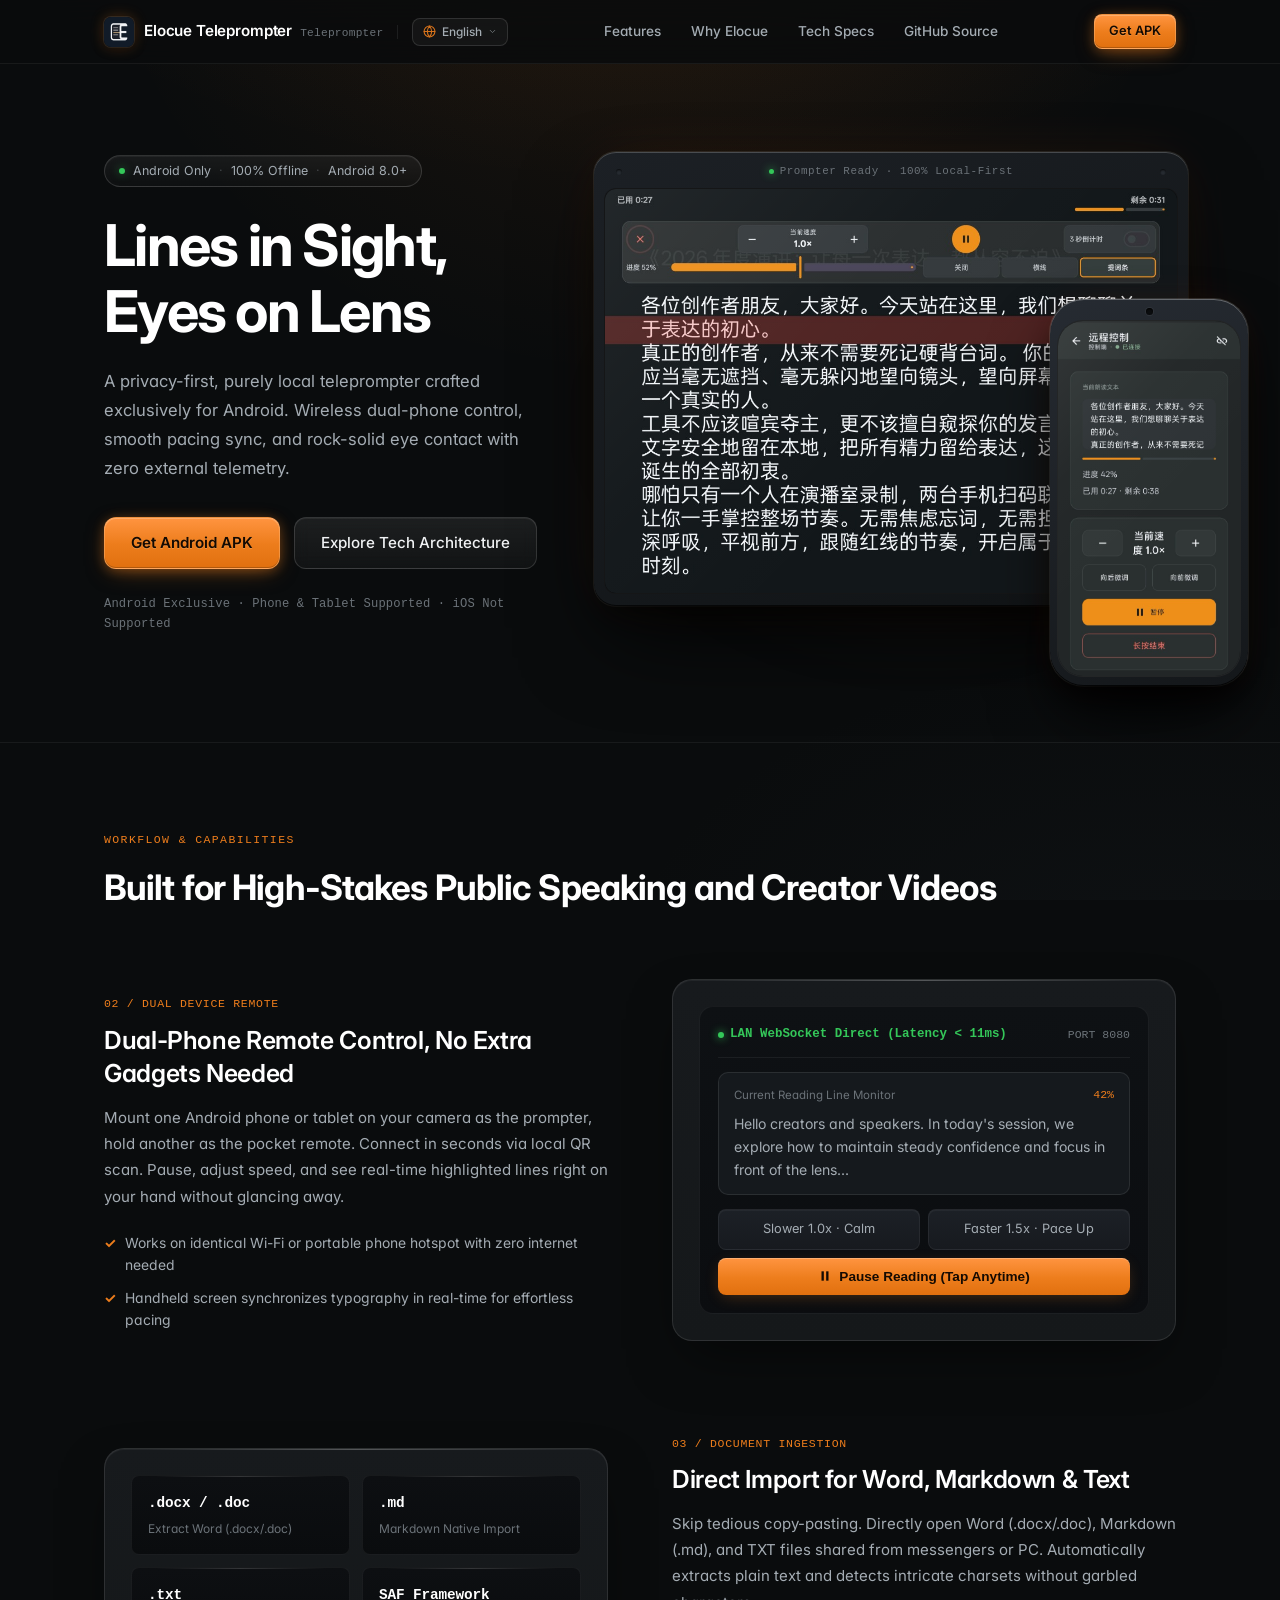
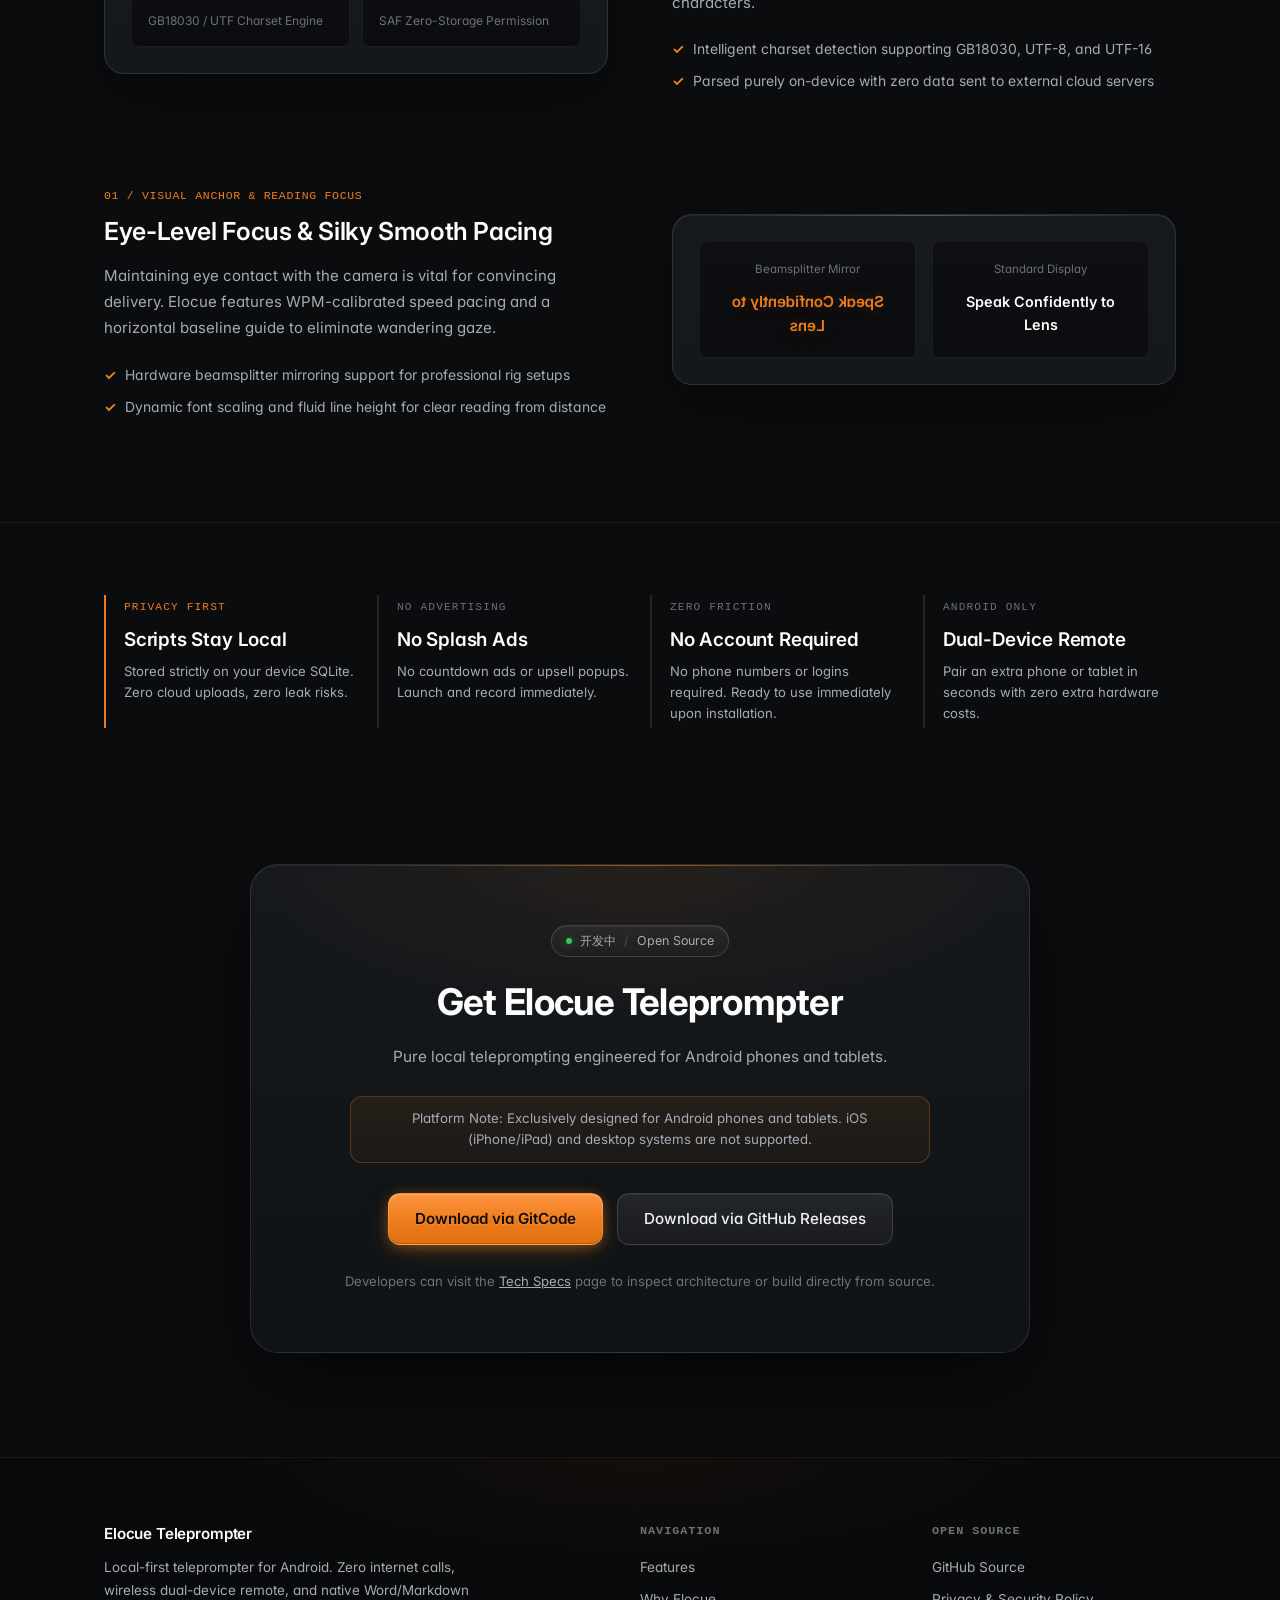
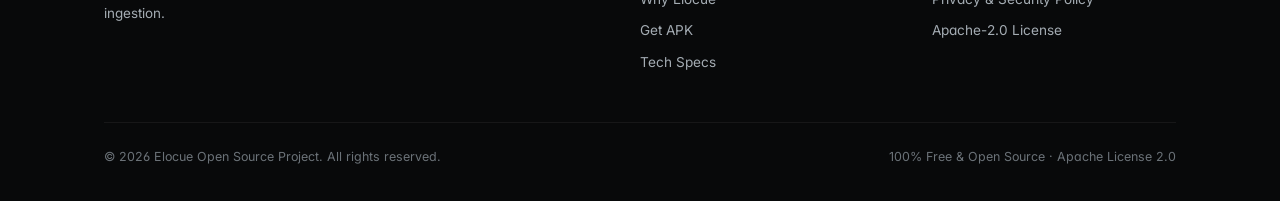
==== commit 40a0bfd1: "Refactor code structure for improved readability and maintainability" ====
--- a/website/index.html
+++ b/website/index.html
@@ -23,25 +23,62 @@
 </head>
 <body>
 
-  <!-- ================= 顶部导航 ================= -->
+  <!-- ================= 顶部导航 (顶栏同一行：品牌与暗黑定制语言切换胶囊，绝无系统组件感) ================= -->
   <header class="site-header">
     <div class="container nav-container">
-      <a href="index.html" class="brand">
-        <img src="assets/logo.png" alt="映辞 Logo" class="brand-icon">
-        <div class="brand-meta">
-          <span class="brand-name">映辞 · Elocue</span>
-          <span class="brand-en">提词器</span>
-        </div>
-      </a>
+      <div class="nav-left-combo">
+        <a href="index.html" class="brand">
+          <img src="assets/logo.png" alt="映辞 Logo" class="brand-icon">
+          <div class="brand-meta">
+            <span class="brand-name" data-i18n="brand.name">映辞 · Elocue</span>
+            <span class="brand-en" data-i18n="nav.brand_sub">提词器</span>
+          </div>
+        </a>
+
+        <div class="nav-combo-divider"></div>
+
+        <!-- 顶栏同行的自定义深黑玻璃语言选择器 (非系统原生组件) -->
+        <div class="nav-lang-picker" id="navLangPicker">
+          <button class="lang-pill-btn" id="langPillBtn" type="button" aria-haspopup="true" aria-expanded="false" title="切换语言 / Language">
+            <svg class="lang-pill-icon" width="13" height="13" viewBox="0 0 24 24" fill="none" stroke="currentColor" stroke-width="2" stroke-linecap="round" stroke-linejoin="round">
+              <circle cx="12" cy="12" r="10"></circle>
+              <line x1="2" y1="12" x2="22" y2="12"></line>
+              <path d="M12 2a15.3 15.3 0 0 1 4 10 15.3 15.3 0 0 1-4 10 15.3 15.3 0 0 1-4-10 15.3 15.3 0 0 1 4-10z"></path>
+            </svg>
+            <span id="currentLangText">简体中文</span>
+            <svg class="lang-pill-arrow" width="9" height="9" viewBox="0 0 24 24" fill="none" stroke="currentColor" stroke-width="2.5" stroke-linecap="round" stroke-linejoin="round">
+              <polyline points="6 9 12 15 18 9"></polyline>
+            </svg>
+          </button>
+          <div class="lang-pill-dropdown" id="langPillDropdown" role="menu">
+            <button class="lang-pill-option active" data-lang="zh-CN" type="button" role="menuitem">
+              <span>简体中文</span>
+              <span class="opt-dot"></span>
+            </button>
+            <button class="lang-pill-option" data-lang="zh-TW" type="button" role="menuitem">
+              <span>繁體中文</span>
+              <span class="opt-dot"></span>
+            </button>
+            <button class="lang-pill-option" data-lang="en" type="button" role="menuitem">
+              <span>English</span>
+              <span class="opt-dot"></span>
+            </button>
+            <button class="lang-pill-option" data-lang="ja" type="button" role="menuitem">
+              <span>日本語</span>
+              <span class="opt-dot"></span>
+            </button>
+          </div>
+        </div>
+      </div>
 
       <!-- 桌面端菜单 -->
       <nav aria-label="主要导航">
         <ul class="nav-links">
-          <li><a href="#workflow" class="nav-link">功能演示</a></li>
-          <li><a href="#specs" class="nav-link">为什么选映辞</a></li>
-          <li><a href="details.html" class="nav-link">技术与开源详情</a></li>
+          <li><a href="#workflow" class="nav-link" data-i18n="nav.workflow">功能演示</a></li>
+          <li><a href="#specs" class="nav-link" data-i18n="nav.specs">为什么选映辞</a></li>
+          <li><a href="details.html" class="nav-link" data-i18n="nav.details">技术与开源详情</a></li>
           <li>
-            <a href="https://github.com/FFocalors/teleprompter-android" target="_blank" rel="noopener noreferrer" class="nav-link" data-bind-href="githubRepoUrl">
+            <a href="https://github.com/FFocalors/teleprompter-android" target="_blank" rel="noopener noreferrer" class="nav-link" data-bind-href="githubRepoUrl" data-i18n="nav.github">
               GitHub 源码
             </a>
           </li>
@@ -50,7 +87,7 @@
 
       <!-- 快速下载按钮 -->
       <div class="nav-actions">
-        <a href="#download" class="btn btn-primary btn-sm btn-nav-desktop">
+        <a href="#download" class="btn btn-primary btn-sm btn-nav-desktop" data-i18n="nav.get_apk">
           获取 APK
         </a>
         <button class="menu-toggle" id="menuToggle" aria-label="展开导航菜单" aria-expanded="false">
@@ -63,13 +100,13 @@
   <!-- 移动端侧边抽屉 -->
   <div class="mobile-drawer" id="mobileDrawer">
     <ul class="mobile-menu-list">
-      <li><a href="#workflow">功能演示</a></li>
-      <li><a href="#specs">为什么选映辞</a></li>
-      <li><a href="details.html">技术与开源详情</a></li>
-      <li><a href="https://github.com/FFocalors/teleprompter-android" target="_blank" rel="noopener noreferrer" data-bind-href="githubRepoUrl">GitHub 源码仓库</a></li>
+      <li><a href="#workflow" data-i18n="nav.workflow">功能演示</a></li>
+      <li><a href="#specs" data-i18n="nav.specs">为什么选映辞</a></li>
+      <li><a href="details.html" data-i18n="nav.details">技术与开源详情</a></li>
+      <li><a href="https://github.com/FFocalors/teleprompter-android" target="_blank" rel="noopener noreferrer" data-bind-href="githubRepoUrl" data-i18n="nav.github">GitHub 源码仓库</a></li>
     </ul>
     <div>
-      <a href="#download" class="btn btn-primary" style="width: 100%;">获取安装包 / 源码</a>
+      <a href="#download" class="btn btn-primary" style="width: 100%;" data-i18n="nav.get_apk">获取安装包 / 源码</a>
     </div>
   </div>
 
@@ -82,39 +119,34 @@
           <div class="hero-copy">
             <div class="hero-pill-badge">
               <span class="pill-dot green"></span>
-              <span>仅支持 Android</span>
+              <span data-i18n="hero.badge">仅支持 Android</span>
               <span style="opacity: 0.3;">&middot;</span>
-              <span>纯本地运行</span>
+              <span data-i18n="hero.badge_offline">纯本地运行</span>
               <span style="opacity: 0.3;">&middot;</span>
               <span>Android 8.0+</span>
             </div>
 
-            <h1 class="hero-headline">
-              台词在眼前，<br>
-              <span>从容看镜头。</span>
+            <h1 class="hero-headline" data-i18n="hero.title">
+              台词在眼前，从容看镜头
             </h1>
 
-            <p class="hero-subhead">
-              不用注册账号，文稿不传云端，没有开屏广告。平时常用的 Word 与 Markdown 格式直接导入，提供专业分光镜镜像翻转，还能用两台手机扫码无线遥控。
+            <p class="hero-subhead" data-i18n="hero.desc">
+              专为 Android 打造的纯本地提词器。无需多花钱买提词硬件，两台手机无线遥控，文字随语速从容走，目光紧锁镜头不漂移。
             </p>
 
             <div class="hero-cta-group">
-              <a href="#download" class="btn btn-primary btn-lg">
+              <a href="#download" class="btn btn-primary btn-lg" data-i18n="hero.cta_download">
                 <svg width="16" height="16" viewBox="0 0 24 24" fill="none" stroke="currentColor" stroke-width="2.2" stroke-linecap="round" stroke-linejoin="round"><path d="M21 15v4a2 2 0 0 1-2 2H5a2 2 0 0 1-2-2v-4"/><polyline points="7 10 12 15 17 10"/><line x1="12" y1="15" x2="12" y2="3"/></svg>
-                获取安装包 / 源码
+                获取 Android 安装包
               </a>
-              <a href="details.html" class="btn btn-secondary btn-lg">
-                技术架构与开源详情
+              <a href="details.html" class="btn btn-secondary btn-lg" data-i18n="hero.cta_details">
+                查看技术架构与算法
                 <svg width="15" height="15" viewBox="0 0 24 24" fill="none" stroke="currentColor" stroke-width="2" stroke-linecap="round" stroke-linejoin="round"><line x1="5" y1="12" x2="19" y2="12"/><polyline points="12 5 19 12 12 19"/></svg>
               </a>
             </div>
 
-            <div class="hero-meta-row">
-              <span style="color: var(--brand-orange);">仅限 Android 端</span>
-              <span>&middot;</span>
-              <span>安卓手机与平板均已适配</span>
-              <span>&middot;</span>
-              <span>暂不支持 iOS / 苹果端</span>
+            <div class="hero-meta-row" data-i18n="hero.meta">
+              仅限 Android 端 · 安卓手机与平板均已适配 · 暂不支持 iOS / 苹果端
             </div>
           </div>
 
@@ -130,7 +162,7 @@
                 <span class="stage-monitor-dot"></span>
                 <div class="stage-monitor-status">
                   <span class="pulse-dot"></span>
-                  <span>演播端已就绪 &middot; 纯本地运行</span>
+                  <span data-i18n="hero.stage_monitor_ready">演播端已就绪 &middot; 纯本地运行</span>
                 </div>
                 <span class="stage-monitor-dot"></span>
               </div>
@@ -179,26 +211,26 @@
     <section class="workflow-section" id="workflow">
       <div class="container">
         <div class="workflow-header">
-          <div class="workflow-label">WORKFLOW & CAPABILITIES</div>
-          <h2 class="workflow-title">为视频录制与公开演讲打造的实用体验</h2>
+          <div class="workflow-label" data-i18n="flow.section_label">WORKFLOW & CAPABILITIES</div>
+          <h2 class="workflow-title" data-i18n="flow.section_title">为视频录制与公开演讲打造的实用体验</h2>
         </div>
 
         <!-- 环节 1: 双机无线遥控 -->
         <div class="workflow-row">
           <div class="workflow-copy">
-            <span class="workflow-copy-tag">01 / DUAL DEVICE REMOTE</span>
-            <h3 class="workflow-copy-h3">两台手机无线遥控，不用单独买遥控器</h3>
-            <p class="workflow-copy-p">
-              一台大屏手机或平板放在镜头前当提词板，另一台手机拿在手里当遥控器。打开软件扫个码就能连上。手里的遥控手机不仅能暂停、加速、快进快退，还能实时同步看到当前读到了哪一句，长文阅读平滑顺畅，一个人拍视频也能掌控全场。
+            <span class="workflow-copy-tag" data-i18n="flow.02_tag">02 / DUAL DEVICE REMOTE</span>
+            <h3 class="workflow-copy-h3" data-i18n="flow.02_title">两台手机无线遥控，不用单独买遥控器</h3>
+            <p class="workflow-copy-p" data-i18n="flow.02_desc">
+              一台大屏手机或平板放在镜头前当提词板，另一台手机拿在手里当遥控器。打开软件扫个码就能连上。手里的遥控手机不仅能暂停、加速、快进快退，还能实时同步看到当前读到了哪一句，长文阅读零错位，一个人拍视频也能掌控全场。
             </p>
             <ul class="workflow-check-list">
               <li class="workflow-check-item">
                 <span class="workflow-check-bullet">&check;</span>
-                <span>连同一 Wi-Fi 或直接开手机热点即可使用，零消耗流量</span>
-              </li>
-              <li class="workflow-check-item">
-                <span class="workflow-check-bullet">&check;</span>
-                <span>手持机实时同步文字游标，不用扭头看大屏即可掌控进度</span>
+                <span data-i18n="flow.02_check1">连同一 Wi-Fi 或直接开手机热点即可使用，零网络依赖</span>
+              </li>
+              <li class="workflow-check-item">
+                <span class="workflow-check-bullet">&check;</span>
+                <span data-i18n="flow.02_check2">手持机实时同步文字排版，不用抬头看大屏即可掌控进度</span>
               </li>
             </ul>
           </div>
@@ -209,7 +241,7 @@
                 <div class="remote-console-header">
                   <div class="remote-console-status">
                     <span class="live-dot"></span>
-                    <span>局域网 WebSocket 直连 (延迟 &lt; 15ms)</span>
+                    <span data-i18n="flow.02_panel_status">局域网 WebSocket 直连 (延迟 &lt; 11ms)</span>
                   </div>
                   <span style="font-family: var(--font-mono); color: var(--text-tertiary); font-size: 0.72rem;">PORT 8080</span>
                 </div>
@@ -217,29 +249,25 @@
                 <!-- 手持机同步视窗：当前朗读台词卡片 -->
                 <div class="remote-sync-text-box">
                   <div class="remote-sync-text-label">
-                    <span>当前朗读同步视窗</span>
-                    <span style="color: var(--brand-orange); font-family: var(--font-mono);">进度 42%</span>
+                    <span data-i18n="flow.02_panel_curr_line">当前阅读行 同步监视</span>
+                    <span style="color: var(--brand-orange); font-family: var(--font-mono);">42%</span>
                   </div>
-                  <div class="remote-sync-text-content">
-                    <strong>各位创作者朋友，大家好。</strong>今天站在这里，我们想聊聊关于表达的初心...
+                  <div class="remote-sync-text-content" data-i18n="flow.02_reading_body_sample">
+                    各位创作者朋友，大家好。今天在此演讲，我们将探讨如何在镜头前保持自信与专注……
                   </div>
                 </div>
 
                 <!-- 调速与操控按键模拟 -->
                 <div class="remote-keypad-grid">
                   <div class="remote-key-btn">
-                    <span>- 减速</span>
-                    <span style="color: var(--brand-orange); font-weight: 700;">1.0x</span>
-                    <span>+ 加速</span>
+                    <span data-i18n="flow.02_btn_slow">减速 1.0x · 慢读</span>
                   </div>
                   <div class="remote-key-btn">
-                    <span>向后微调</span>
-                    <span>&middot;</span>
-                    <span>向前微调</span>
+                    <span data-i18n="flow.02_btn_fast">加速 1.5x · 适度加快</span>
                   </div>
                   <button type="button" class="remote-pause-btn">
                     <svg width="14" height="14" viewBox="0 0 24 24" fill="currentColor"><rect x="6" y="4" width="4" height="16"></rect><rect x="14" y="4" width="4" height="16"></rect></svg>
-                    <span>暂停播放 (点击随时叫停)</span>
+                    <span data-i18n="flow.02_btn_pause">暂停播读 (点击随时挂起)</span>
                   </button>
                 </div>
               </div>
@@ -250,19 +278,19 @@
         <!-- 环节 2: 多格式文档直接导入 (交错反向) -->
         <div class="workflow-row reversed">
           <div class="workflow-copy">
-            <span class="workflow-copy-tag">02 / DOCUMENT INGESTION</span>
-            <h3 class="workflow-copy-h3">常用的 Word、Markdown 和文本直接导入</h3>
-            <p class="workflow-copy-p">
-              平时写好的台词稿，不用麻烦地一段段复制粘贴。点一下直接导入微信或电脑发来的 Word (.docx/.doc)、Markdown (.md) 和 TXT 纯文本，自动提取正文，自动处理繁简编码，中文绝不乱码。
+            <span class="workflow-copy-tag" data-i18n="flow.03_tag">03 / DOCUMENT INGESTION</span>
+            <h3 class="workflow-copy-h3" data-i18n="flow.03_title">常用的 Word、Markdown 和文本直接导入</h3>
+            <p class="workflow-copy-p" data-i18n="flow.03_desc">
+              平时写好的台词稿，不用麻烦地一段段复制粘贴。直接导入微信或电脑发来的 Word (.docx/.doc)、Markdown (.md) 和 TXT 纯文本，自动提取正文，自动处理繁杂编码，中文绝不乱码。
             </p>
             <ul class="workflow-check-list">
               <li class="workflow-check-item">
                 <span class="workflow-check-bullet">&check;</span>
-                <span>支持 GB18030、UTF-8、UTF-16 智能编码检测</span>
-              </li>
-              <li class="workflow-check-item">
-                <span class="workflow-check-bullet">&check;</span>
-                <span>纯本地安全清洗正文，绝不上传到任何云端服务器</span>
+                <span data-i18n="flow.03_check1">支持 GB18030、UTF-8、UTF-16 智能解码检测</span>
+              </li>
+              <li class="workflow-check-item">
+                <span class="workflow-check-bullet">&check;</span>
+                <span data-i18n="flow.03_check2">纯本地安全读取正文，绝不上传到任何云端服务器</span>
               </li>
             </ul>
           </div>
@@ -272,41 +300,41 @@
               <div class="format-showcase-grid">
                 <div class="format-chip">
                   <span class="format-ext">.docx / .doc</span>
-                  <span class="format-note">Word 文档自动提取正文</span>
+                  <span class="format-note" data-i18n="flow.03_card_word">Word 文档提取正文</span>
                 </div>
                 <div class="format-chip">
                   <span class="format-ext">.md</span>
-                  <span class="format-note">Markdown 纯文直接导入</span>
+                  <span class="format-note" data-i18n="flow.03_card_md">Markdown 流文直接导入</span>
                 </div>
                 <div class="format-chip">
                   <span class="format-ext">.txt</span>
-                  <span class="format-note">GB18030 中文大字符防乱码</span>
+                  <span class="format-note" data-i18n="flow.03_card_txt">GB18030 中文字符集校验</span>
                 </div>
                 <div class="format-chip">
-                  <span class="format-ext">SAF 框架</span>
-                  <span class="format-note">零外部存储多余权限申请</span>
-                </div>
-              </div>
-            </div>
-          </div>
-        </div>
-
-        <!-- 环节 3: 重点字句排版与分光镜镜像 -->
+                  <span class="format-ext" data-i18n="flow.03_card_saf_ext">SAF 框架</span>
+                  <span class="format-note" data-i18n="flow.03_card_saf">SAF 框架零存储权限调用</span>
+                </div>
+              </div>
+            </div>
+          </div>
+        </div>
+
+        <!-- 环节 3: 视线聚焦与分光镜镜像 -->
         <div class="workflow-row">
           <div class="workflow-copy">
-            <span class="workflow-copy-tag">03 / PROMPTER CRAFT</span>
-            <h3 class="workflow-copy-h3">台词重点随手标，专业提词箱镜像翻转</h3>
-            <p class="workflow-copy-p">
-              录视频最怕语气平淡像背书。提词器支持选中台词一键加粗、加下划线，提醒自己哪里该停顿、哪里该加重。配合专业提词架使用时，一键水平镜像翻转，透过分光镜看就是完全正常的文字。
+            <span class="workflow-copy-tag" data-i18n="flow.01_tag">01 / VISUAL ANCHOR & READING FOCUS</span>
+            <h3 class="workflow-copy-h3" data-i18n="flow.01_title">视线对焦与平滑滚屏，镜头感自然从容</h3>
+            <p class="workflow-copy-p" data-i18n="flow.01_desc">
+              视线紧锁镜头是专业演讲的核心。映辞支持按字/分（WPM）精细调节行进速率，配合醒目的水平阅读基准准线，彻底消除眼球上下游移的飘忽感。
             </p>
             <ul class="workflow-check-list">
               <li class="workflow-check-item">
                 <span class="workflow-check-bullet">&check;</span>
-                <span>打字实时自动保存，手滑误退出不丢稿</span>
-              </li>
-              <li class="workflow-check-item">
-                <span class="workflow-check-bullet">&check;</span>
-                <span>专业分光镜水平镜像，匀速推进不忽快忽慢</span>
+                <span data-i18n="flow.01_check1">内置分光镜水平镜像反转，装上专业单反提词罩直接演播</span>
+              </li>
+              <li class="workflow-check-item">
+                <span class="workflow-check-bullet">&check;</span>
+                <span data-i18n="flow.01_check2">字体无级缩放与自适应行距，大字清晰、远距离一目了然</span>
               </li>
             </ul>
           </div>
@@ -315,12 +343,12 @@
             <div class="workflow-panel">
               <div class="mirror-demo-container">
                 <div class="mirror-side-box">
-                  <div class="mirror-side-label">屏幕显示状态 (水平镜像)</div>
-                  <div class="mirror-text-flipped">从容面对镜头表达</div>
+                  <div class="mirror-side-label" data-i18n="flow.01_mirror_flipped">水平分光镜像</div>
+                  <div class="mirror-text-flipped" data-i18n="flow.01_sample_text">从容面对镜头表达</div>
                 </div>
                 <div class="mirror-side-box">
-                  <div class="mirror-side-label">分光镜中看到的正像</div>
-                  <div style="font-size: 0.9rem; color: var(--text-white); font-weight: 600;">从容面对镜头表达</div>
+                  <div class="mirror-side-label" data-i18n="flow.01_mirror_normal">正常正向显示</div>
+                  <div style="font-size: 0.9rem; color: var(--text-white); font-weight: 600;" data-i18n="flow.01_sample_text">从容面对镜头表达</div>
                 </div>
               </div>
             </div>
@@ -335,26 +363,26 @@
         <div class="spec-ledger-grid">
           <div class="spec-ledger-item highlight">
             <div class="spec-ledger-k">PRIVACY FIRST</div>
-            <div class="spec-ledger-v">稿件只在手机里</div>
-            <div class="spec-ledger-sub">台本只保存在你自己设备上，不传云端，发言文稿零泄露风险。</div>
+            <div class="spec-ledger-v" data-i18n="specs.card1_val">稿件只在手机里</div>
+            <div class="spec-ledger-sub" data-i18n="specs.card1_sub">台本只保存在你自己设备上，不传云端，发言文稿零泄露风险。</div>
           </div>
 
           <div class="spec-ledger-item">
             <div class="spec-ledger-k">NO ADVERTISING</div>
-            <div class="spec-ledger-v">没有开屏广告</div>
-            <div class="spec-ledger-sub">没有倒计时开屏广告与弹窗推荐，打开软件就能直接沉浸录制。</div>
+            <div class="spec-ledger-v" data-i18n="specs.card2_val">没有开屏广告</div>
+            <div class="spec-ledger-sub" data-i18n="specs.card2_sub">没有倒计时开屏广告与弹窗推荐，打开软件就能直接沉浸录制。</div>
           </div>
 
           <div class="spec-ledger-item">
             <div class="spec-ledger-k">ZERO FRICTION</div>
-            <div class="spec-ledger-v">无需注册登录</div>
-            <div class="spec-ledger-sub">不收手机验证码，不强制授权微信，安装后打开就能直接用。</div>
+            <div class="spec-ledger-v" data-i18n="specs.card3_val">无需注册登录</div>
+            <div class="spec-ledger-sub" data-i18n="specs.card3_sub">不收手机验证码，不强制授权微信，安装后打开就能直接用。</div>
           </div>
 
           <div class="spec-ledger-item">
             <div class="spec-ledger-k">ANDROID ONLY</div>
-            <div class="spec-ledger-v">仅支持安卓端</div>
-            <div class="spec-ledger-sub">专为 Android 8.0+ 手机与平板原生适配，暂不支持 iOS (iPhone/iPad) 苹果端。</div>
+            <div class="spec-ledger-v" data-i18n="specs.card4_val">仅支持安卓端</div>
+            <div class="spec-ledger-sub" data-i18n="specs.card4_sub">专为 Android 8.0+ 手机与平板原生适配，暂不支持 iOS (iPhone/iPad) 苹果端。</div>
           </div>
         </div>
       </div>
@@ -367,35 +395,35 @@
           <div style="margin-bottom: 16px;">
             <span class="pill-badge">
               <span class="pill-dot green"></span>
-              <span data-bind="version">开发中</span>
+              <span data-bind="version" data-i18n="download.status_dev">开发中</span>
               <span style="opacity: 0.3;">/</span>
-              <span>源码开放</span>
+              <span data-i18n="download.status_open">源码开放</span>
             </span>
           </div>
 
-          <h2 class="terminal-title">获取映辞 · Elocue</h2>
-          <p class="terminal-subtitle">
-            专为 Android 系统开发，支持 Android 8.0 及以上版本的安卓手机与平板设备。完全开源，遵循 Apache-2.0 协议。
+          <h2 class="terminal-title" data-i18n="terminal.title">获取「映辞 · Elocue」提词器</h2>
+          <p class="terminal-subtitle" data-i18n="terminal.subtitle">
+            面向 Android 系统的纯本地演播工具，全面适配手机与平板
           </p>
 
           <!-- 明确平台声明提示 -->
-          <div class="terminal-platform-notice">
-            <strong>支持平台提示：</strong>本项目目前仅针对 Android (安卓) 原生系统开发，支持 Android 手机与平板设备；暂不提供 iOS (iPhone/iPad) 苹果版本或电脑端。
+          <div class="terminal-platform-notice" data-i18n="terminal.notice">
+            支持平台提示：本项目目前仅针对 Android (安卓) 原生系统开发，支持 Android 手机与平板设备；暂不提供 iOS (iPhone/iPad) 苹果版本或电脑端。
           </div>
 
           <div class="terminal-buttons">
-            <a href="https://gitcode.com/FFocalors/teleprompter-android/releases" target="_blank" rel="noopener noreferrer" class="btn btn-primary btn-lg" id="btnDownloadGitcode" data-bind-href="gitcodeReleaseUrl">
+            <a href="https://gitcode.com/FFocalors/teleprompter-android/releases" target="_blank" rel="noopener noreferrer" class="btn btn-primary btn-lg" id="btnDownloadGitcode" data-bind-href="gitcodeReleaseUrl" data-i18n="terminal.btn_gitcode">
               <svg width="16" height="16" viewBox="0 0 24 24" fill="none" stroke="currentColor" stroke-width="2.2" stroke-linecap="round" stroke-linejoin="round"><path d="M21 15v4a2 2 0 0 1-2 2H5a2 2 0 0 1-2-2v-4"/><polyline points="7 10 12 15 17 10"/><line x1="12" y1="15" x2="12" y2="3"/></svg>
-              国内下载（GitCode）
+              从 GitCode 下载
             </a>
-            <a href="https://github.com/FFocalors/teleprompter-android" target="_blank" rel="noopener noreferrer" class="btn btn-secondary btn-lg" data-bind-href="githubRepoUrl">
+            <a href="https://github.com/FFocalors/teleprompter-android" target="_blank" rel="noopener noreferrer" class="btn btn-secondary btn-lg" data-bind-href="githubRepoUrl" data-i18n="terminal.btn_github">
               <svg width="16" height="16" viewBox="0 0 24 24" fill="currentColor"><path d="M12 0C5.37 0 0 5.37 0 12c0 5.31 3.435 9.795 8.205 11.385.6.105.825-.255.825-.57 0-.285-.015-1.23-.015-2.235-3.015.555-3.795-.735-4.035-1.41-.135-.345-.72-1.41-1.23-1.695-.42-.225-1.02-.78-.015-.795.945-.015 1.62.87 1.845 1.23 1.08 1.815 2.805 1.305 3.495.99.105-.78.42-1.305.765-1.605-2.67-.3-5.46-1.335-5.46-5.925 0-1.305.465-2.385 1.23-3.225-.12-.3-.54-1.53.12-3.18 0 0 1.005-.315 3.3 1.23.96-.27 1.98-.405 3-.405s2.04.135 3 .405c2.295-1.56 3.3-1.23 3.3-1.23.66 1.65.24 2.88.12 3.18.765.84 1.23 1.905 1.23 3.225 0 4.605-2.805 5.625-5.475 5.925.435.375.81 1.095.81 2.22 0 1.605-.015 2.895-.015 3.3 0 .315.225.69.825.57A12.02 12.02 0 0 0 24 12c0-6.63-5.37-12-12-12z"/></svg>
-              GitHub 仓库源码
+              从 GitHub Releases 下载
             </a>
           </div>
 
           <div style="font-size: 0.82rem; color: var(--text-tertiary); line-height: 1.6;">
-            开发者可前往 <a href="details.html" style="color: var(--text-secondary); text-decoration: underline;">技术与开源详情</a> 页面查看代码架构或通过源码直接编译。
+            <span data-i18n="download.dev_prefix">开发者可前往</span> <a href="details.html" style="color: var(--text-secondary); text-decoration: underline;" data-i18n="nav.details">技术与开源详情</a> <span data-i18n="download.dev_suffix">页面查看代码架构或通过源码直接编译。</span>
           </div>
         </div>
       </div>
@@ -406,17 +434,17 @@
   <div class="modal-overlay" id="downloadModal" role="dialog" aria-modal="true" aria-labelledby="modalTitle">
     <div class="modal-window">
       <div class="modal-title-row">
-        <h3 id="modalTitle">发布状态说明</h3>
+        <h3 id="modalTitle" data-i18n="modal.title">发布状态说明</h3>
         <button class="modal-close" id="modalCloseBtn" aria-label="关闭">&times;</button>
       </div>
-      <div class="modal-text">
+      <div class="modal-text" data-i18n="modal.desc">
         当前项目处于开发阶段，专为 Android (安卓) 端打造（暂不支持 iOS / 苹果设备）。尚未发布正式 Release 安装包，您可以前往 GitHub 仓库关注最新动态，或通过克隆源码直接构建 APK 安装包。
       </div>
       <div class="modal-footer">
-        <a href="https://github.com/FFocalors/teleprompter-android" target="_blank" rel="noopener noreferrer" class="btn btn-primary btn-sm" data-bind-href="githubRepoUrl">
+        <a href="https://github.com/FFocalors/teleprompter-android" target="_blank" rel="noopener noreferrer" class="btn btn-primary btn-sm" data-bind-href="githubRepoUrl" data-i18n="modal.cta_github">
           前往 GitHub 仓库
         </a>
-        <button class="btn btn-secondary btn-sm" id="modalOkBtn">知道了</button>
+        <button class="btn btn-secondary btn-sm" id="modalOkBtn" data-i18n="modal.btn_close">知道了</button>
       </div>
     </div>
   </div>
@@ -426,41 +454,42 @@
     <div class="container">
       <div class="footer-top">
         <div class="footer-brand">
-          <h4>映辞 · Elocue</h4>
-          <p>
-            面向 Android 手机和平板的现代化开源提词器，专为讲演者、博主与视频创作者量身定制。
+          <h4 data-i18n="brand.name">映辞 · Elocue</h4>
+          <p data-i18n="footer.desc">
+            专为 Android 手机与平板打造的纯本地提词器。零公网请求、两台手机无线遥控、Word/Markdown 文档直导。
           </p>
         </div>
 
         <div class="footer-col">
-          <h5>网站导航</h5>
+          <h5 data-i18n="footer.nav_title">网站导航</h5>
           <ul class="footer-col-links">
-            <li><a href="#workflow">功能演示</a></li>
-            <li><a href="#specs">为什么选映辞</a></li>
-            <li><a href="#download">下载安装包</a></li>
-            <li><a href="details.html">技术与架构详情</a></li>
+            <li><a href="#workflow" data-i18n="nav.workflow">功能演示</a></li>
+            <li><a href="#specs" data-i18n="nav.specs">为什么选映辞</a></li>
+            <li><a href="#download" data-i18n="nav.get_apk">下载安装包</a></li>
+            <li><a href="details.html" data-i18n="nav.details">技术与架构详情</a></li>
           </ul>
         </div>
 
         <div class="footer-col">
-          <h5>开源与代码</h5>
+          <h5 data-i18n="footer.code_title">开源与代码</h5>
           <ul class="footer-col-links">
-            <li><a href="https://github.com/FFocalors/teleprompter-android" target="_blank" rel="noopener noreferrer" data-bind-href="githubRepoUrl">GitHub 源码仓库</a></li>
-            <li><a href="details.html#privacy">权限与隐私安全说明</a></li>
-            <li><a href="https://www.apache.org/licenses/LICENSE-2.0" target="_blank" rel="noopener noreferrer">Apache-2.0 开源协议</a></li>
+            <li><a href="https://github.com/FFocalors/teleprompter-android" target="_blank" rel="noopener noreferrer" data-bind-href="githubRepoUrl" data-i18n="nav.github">GitHub 源码仓库</a></li>
+            <li><a href="details.html#privacy" data-i18n="footer.privacy_link">权限与隐私安全说明</a></li>
+            <li><a href="https://www.apache.org/licenses/LICENSE-2.0" target="_blank" rel="noopener noreferrer" data-i18n="footer.license_link">Apache-2.0 开源协议</a></li>
           </ul>
         </div>
       </div>
 
       <div class="footer-bottom">
-        <div>&copy; 2026 映辞 · Elocue 开源项目. 保留所有权利.</div>
-        <div>完全开源免费 &middot; 遵循 Apache License 2.0</div>
+        <div data-i18n="footer.copyright">&copy; 2026 映辞 · Elocue 开源项目. 保留所有权利.</div>
+        <div data-i18n="footer.license_note">完全开源免费 &middot; 遵循 Apache License 2.0</div>
       </div>
     </div>
   </footer>
 
   <!-- 脚本 -->
   <script src="js/config.js"></script>
+  <script src="js/i18n.js"></script>
   <script src="js/main.js"></script>
 </body>
 </html>
--- a/website/css/main.css
+++ b/website/css/main.css
@@ -152,6 +152,151 @@
   align-items: center;
   justify-content: space-between;
   height: 100%;
+}
+
+/* 顶部导航左侧组合 (品牌 Logo + 紧凑语言切换胶囊，顶栏同一行) */
+.nav-left-combo {
+  display: flex;
+  align-items: center;
+  gap: 14px;
+}
+
+/* 顶栏同行的自定义深黑玻璃语言选择器 (绝对无系统原生组件感) */
+.nav-lang-picker {
+  position: relative;
+  display: inline-flex;
+  align-items: center;
+}
+
+.lang-pill-btn {
+  display: inline-flex;
+  align-items: center;
+  gap: 6px;
+  height: 28px;
+  padding: 0 10px;
+  background: rgba(255, 255, 255, 0.04);
+  border: 1px solid rgba(255, 255, 255, 0.12);
+  border-radius: var(--radius-sm);
+  color: var(--text-secondary);
+  font-family: inherit;
+  font-size: 0.74rem;
+  font-weight: 500;
+  cursor: pointer;
+  transition: all var(--transition);
+  user-select: none;
+  outline: none;
+}
+
+.lang-pill-btn:hover {
+  background: rgba(255, 255, 255, 0.08);
+  border-color: rgba(255, 255, 255, 0.22);
+  color: var(--text-white);
+}
+
+.lang-pill-btn[aria-expanded="true"] {
+  background: var(--brand-orange-dim);
+  border-color: var(--brand-orange-border);
+  color: var(--brand-orange);
+}
+
+.lang-pill-icon {
+  color: var(--brand-orange);
+  flex-shrink: 0;
+  opacity: 0.9;
+}
+
+.lang-pill-arrow {
+  flex-shrink: 0;
+  opacity: 0.6;
+  transition: transform var(--transition);
+}
+
+.lang-pill-btn[aria-expanded="true"] .lang-pill-arrow {
+  transform: rotate(180deg);
+}
+
+/* 纯手工深黑磨砂悬浮菜单 (彻底杜绝系统白色大框) */
+.lang-pill-dropdown {
+  position: absolute;
+  top: calc(100% + 6px);
+  left: 0;
+  min-width: 130px;
+  background: #14171a;
+  border: 1px solid rgba(255, 255, 255, 0.12);
+  border-radius: var(--radius-sm);
+  padding: 5px;
+  box-shadow:
+    0 16px 36px -8px rgba(0, 0, 0, 0.92),
+    0 0 0 1px rgba(255, 255, 255, 0.05);
+  display: none;
+  flex-direction: column;
+  gap: 2px;
+  z-index: 250;
+  animation: langFade 0.16s cubic-bezier(0.16, 1, 0.3, 1);
+}
+
+.lang-pill-dropdown.open {
+  display: flex;
+}
+
+@keyframes langFade {
+  from {
+    opacity: 0;
+    transform: translateY(-4px);
+  }
+  to {
+    opacity: 1;
+    transform: translateY(0);
+  }
+}
+
+.lang-pill-option {
+  display: flex;
+  align-items: center;
+  justify-content: space-between;
+  width: 100%;
+  padding: 6px 10px;
+  font-family: inherit;
+  font-size: 0.76rem;
+  color: var(--text-secondary);
+  background: transparent;
+  border: none;
+  border-radius: 4px;
+  cursor: pointer;
+  text-align: left;
+  transition: all 0.12s ease;
+  outline: none;
+}
+
+.lang-pill-option:hover {
+  background: rgba(255, 255, 255, 0.07);
+  color: var(--text-white);
+}
+
+.lang-pill-option.active {
+  color: var(--brand-orange);
+  background: var(--brand-orange-dim);
+  font-weight: 600;
+}
+
+.lang-pill-option .opt-dot {
+  display: none;
+  width: 4px;
+  height: 4px;
+  border-radius: 50%;
+  background: var(--brand-orange);
+}
+
+.lang-pill-option.active .opt-dot {
+  display: inline-block;
+}
+
+/* 品牌与选择器之间的一丝极细分割线 */
+.nav-combo-divider {
+  width: 1px;
+  height: 14px;
+  background: rgba(255, 255, 255, 0.08);
+  flex-shrink: 0;
 }
 
 .brand {
@@ -590,6 +735,18 @@
   .site-header {
     height: var(--header-height);
   }
+  .nav-left-combo {
+    gap: 8px;
+  }
+  .lang-pill-btn {
+    height: 26px;
+    padding: 0 7px;
+    font-size: 0.7rem;
+    gap: 4px;
+  }
+  .nav-combo-divider {
+    height: 12px;
+  }
   .brand-icon {
     width: 28px;
     height: 28px;
@@ -607,3 +764,15 @@
     gap: 12px;
   }
 }
+
+@media (max-width: 440px) {
+  .brand-en {
+    display: none;
+  }
+  .nav-left-combo {
+    gap: 6px;
+  }
+  .lang-pill-btn {
+    padding: 0 5px;
+  }
+}
--- a/website/css/home.css
+++ b/website/css/home.css
@@ -149,7 +149,7 @@
     inset 0 1px 0 rgba(255, 255, 255, 0.2),
     inset 0 -1px 0 rgba(0, 0, 0, 0.7);
   transition: transform 0.45s cubic-bezier(0.16, 1, 0.3, 1), box-shadow 0.45s ease, opacity 0.45s ease, filter 0.45s ease;
-  cursor: pointer;
+  cursor: default;
   user-select: none;
 }
 
@@ -243,7 +243,7 @@
   width: 198px;
   z-index: 5;
   transition: transform 0.45s cubic-bezier(0.16, 1, 0.3, 1), opacity 0.45s ease, box-shadow 0.45s ease;
-  cursor: pointer;
+  cursor: default;
   user-select: none;
 }
 
@@ -303,81 +303,59 @@
 }
 
 /* ==========================================================================
-   设备点击聚焦与交互特写系统 (Click-to-Focus States)
+   设备展示交互动效系统 (Hover-Only on Desktop, 移除点击特写)
    ========================================================================== */
 
-/* 1. 默认状态下的自然悬停联动：鼠标悬停提词端时手机轻度退让，鼠标悬停手机时微浮 */
-.hero-stage-container:not(.mode-prompter):not(.mode-controller) .stage-monitor-chassis:hover {
-  transform: translateY(-2px) scale(1.01);
-  z-index: 4;
-}
-
-.hero-stage-container:not(.mode-prompter):not(.mode-controller) .stage-monitor-chassis:hover ~ .stage-phone-mockup {
-  transform: translate(56px, 18px) scale(0.93);
-  opacity: 0.72;
-}
-
-.hero-stage-container:not(.mode-prompter):not(.mode-controller) .stage-phone-mockup:hover {
-  transform: translate(-12px, -15px) scale(1.06);
-  opacity: 1 !important;
-  z-index: 20;
-}
-
-.hero-stage-container:not(.mode-prompter):not(.mode-controller) .stage-phone-mockup:hover .phone-chassis {
-  box-shadow:
-    0 44px 84px -12px rgba(0, 0, 0, 0.98),
-    0 20px 36px -6px rgba(0, 0, 0, 0.85),
-    0 0 0 1px rgba(255, 255, 255, 0.24),
-    0 0 48px -4px rgba(237, 125, 28, 0.18),
-    inset 0 1px 0 rgba(255, 255, 255, 0.36);
-}
-
-.hero-stage-container:not(.mode-prompter):not(.mode-controller):has(.stage-phone-mockup:hover) .stage-monitor-chassis {
-  transform: scale(0.985);
-  opacity: 0.75;
-}
-
-/* 2. 点击特写状态一：提词端全景模式 (点击大平板触发) */
-.hero-stage-container.mode-prompter .stage-monitor-chassis {
-  transform: scale(1.025);
-  z-index: 10;
-  opacity: 1;
-  box-shadow:
-    0 44px 110px -16px rgba(0, 0, 0, 0.95),
-    0 22px 44px -8px rgba(0, 0, 0, 0.8),
-    0 0 0 1px rgba(255, 255, 255, 0.18),
-    0 0 80px -8px rgba(237, 125, 28, 0.22);
-}
-
-.hero-stage-container.mode-prompter .stage-phone-mockup {
-  transform: translate(96px, 28px) scale(0.85);
-  opacity: 0.22;
-}
-
-.hero-stage-container.mode-prompter .stage-phone-mockup:hover {
-  transform: translate(10px, 0px) scale(1.0);
-  opacity: 1;
-}
-
-/* 3. 点击特写状态二：控制端特写模式 (点击手机触发) */
-.hero-stage-container.mode-controller .stage-monitor-chassis {
-  transform: scale(0.96);
-  opacity: 0.35;
-  filter: blur(2px);
-}
-
-.hero-stage-container.mode-controller .stage-phone-mockup {
-  transform: translate(-90px, -45px) scale(1.22);
-  z-index: 25;
-  opacity: 1;
-}
-
-.hero-stage-container.mode-controller .stage-phone-mockup .phone-chassis {
-  box-shadow:
-    0 52px 96px -12px rgba(0, 0, 0, 0.98),
-    0 26px 46px -6px rgba(0, 0, 0, 0.9),
-    0 0 0 1px rgba(255, 255, 255, 0.28),
-    0 0 56px -6px rgba(237, 125, 28, 0.2);
+/* 硬件底座平滑过渡定义 */
+.stage-monitor-chassis,
+.stage-phone-mockup {
+  transition: 
+    transform 0.5s cubic-bezier(0.16, 1, 0.3, 1),
+    opacity 0.5s ease,
+    filter 0.5s ease,
+    box-shadow 0.5s ease;
+  will-change: transform, opacity;
+}
+
+/* 桌面端：仅保留鼠标悬停 Hover 动画 */
+@media (hover: hover) and (min-width: 901px) {
+  /* 1. 悬停提词端大平板：平板微浮上提，手机自然向右下方稍退让，完整展露大屏内容 */
+  .stage-monitor-chassis:hover {
+    transform: translateY(-4px) scale(1.015);
+    z-index: 6;
+    box-shadow:
+      0 42px 92px -16px rgba(0, 0, 0, 0.95),
+      0 20px 36px -6px rgba(0, 0, 0, 0.8),
+      0 0 0 1px rgba(255, 255, 255, 0.18),
+      0 0 60px -8px rgba(237, 125, 28, 0.2);
+  }
+
+  .stage-monitor-chassis:hover ~ .stage-phone-mockup {
+    transform: translate(46px, 16px) scale(0.92);
+    opacity: 0.72;
+  }
+
+  /* 2. 悬停手持控制端手机：手机上浮前置放大，投影立体加深，平板背景微虚化降调 */
+  .stage-phone-mockup:hover {
+    transform: translate(-14px, -18px) scale(1.08);
+    z-index: 20;
+    opacity: 1 !important;
+  }
+
+  .stage-phone-mockup:hover .phone-chassis {
+    box-shadow:
+      0 48px 88px -12px rgba(0, 0, 0, 0.98),
+      0 22px 40px -6px rgba(0, 0, 0, 0.9),
+      0 0 0 1px rgba(255, 255, 255, 0.26),
+      0 0 52px -6px rgba(237, 125, 28, 0.22),
+      inset 0 1px 0 rgba(255, 255, 255, 0.36);
+  }
+
+  .hero-stage-container:has(.stage-phone-mockup:hover) .stage-monitor-chassis {
+    transform: scale(0.985);
+    opacity: 0.76;
+    filter: blur(0.5px);
+  }
 }
 
 /* ==========================================================================
@@ -1030,29 +1008,36 @@
     border-radius: 16px;
   }
 
-  /* 移动端点击特写状态 */
-  .hero-stage-container.mode-prompter .stage-monitor-chassis {
-    width: 100%;
-    transform: scale(1.02);
-  }
-
-  .hero-stage-container.mode-prompter .stage-phone-mockup {
-    transform: translate(40px, 15px) scale(0.7);
-    opacity: 0.15;
-  }
-
-  .hero-stage-container.mode-controller .stage-monitor-chassis {
-    transform: scale(0.92);
-    opacity: 0.25;
-    filter: blur(2px);
-  }
-
-  .hero-stage-container.mode-controller .stage-phone-mockup {
-    width: 165px;
-    right: 50%;
-    transform: translate(50%, -24px);
-    z-index: 25;
+  /* 移动端上下滑动自动小幅度顺滑特写状态 (Scroll-Driven Micro-Focus) */
+  .hero-stage-container.scroll-focus-prompter .stage-monitor-chassis {
+    transform: scale(1.025);
+    z-index: 6;
+    box-shadow:
+      0 26px 58px -12px rgba(0, 0, 0, 0.95),
+      0 0 36px -4px rgba(237, 125, 28, 0.16);
+  }
+
+  .hero-stage-container.scroll-focus-prompter .stage-phone-mockup {
+    transform: translate(16px, 8px) scale(0.92);
+    opacity: 0.65;
+  }
+
+  .hero-stage-container.scroll-focus-controller .stage-monitor-chassis {
+    transform: scale(0.965);
+    opacity: 0.72;
+    filter: blur(0.5px);
+  }
+
+  .hero-stage-container.scroll-focus-controller .stage-phone-mockup {
+    transform: translate(-12px, -12px) scale(1.1);
+    z-index: 15;
     opacity: 1;
+  }
+
+  .hero-stage-container.scroll-focus-controller .stage-phone-mockup .phone-chassis {
+    box-shadow:
+      0 30px 60px -10px rgba(0, 0, 0, 0.98),
+      0 0 36px -4px rgba(237, 125, 28, 0.22);
   }
 
   /* 工作流区域移动端精修 */
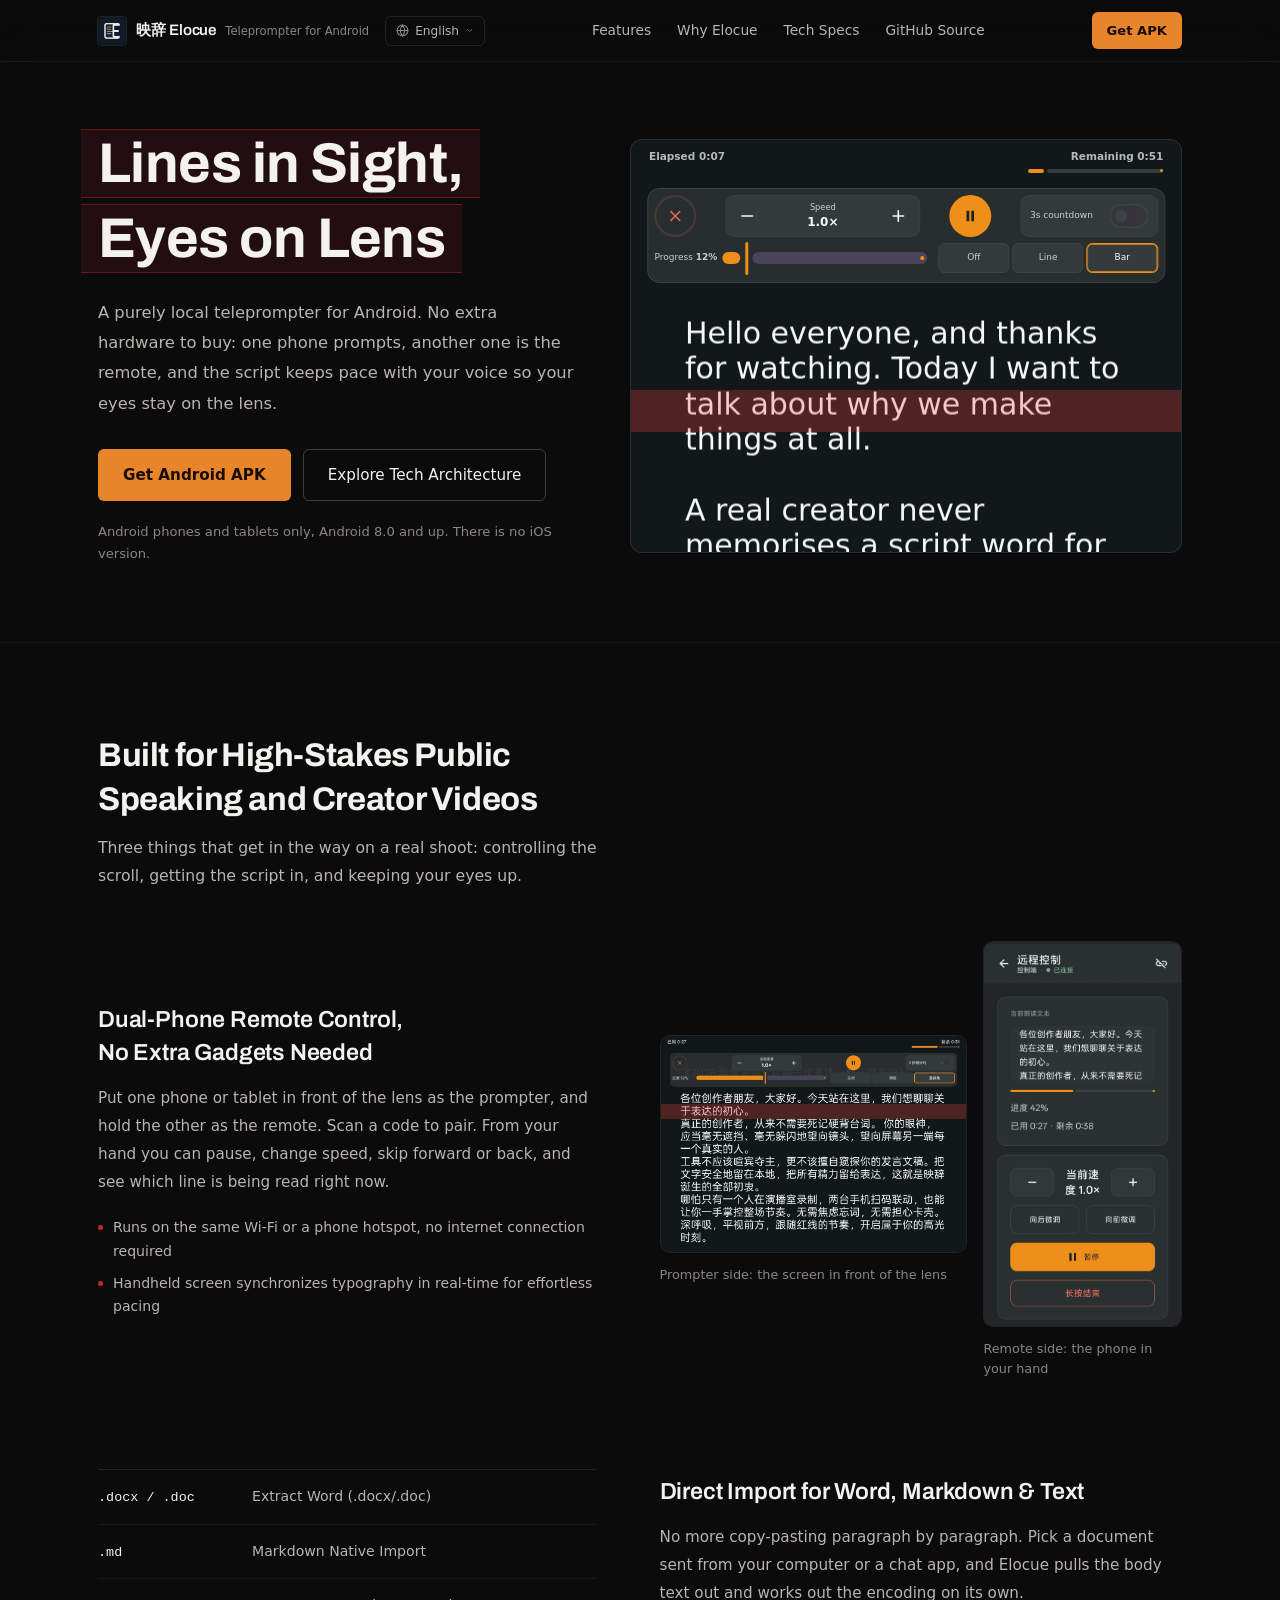
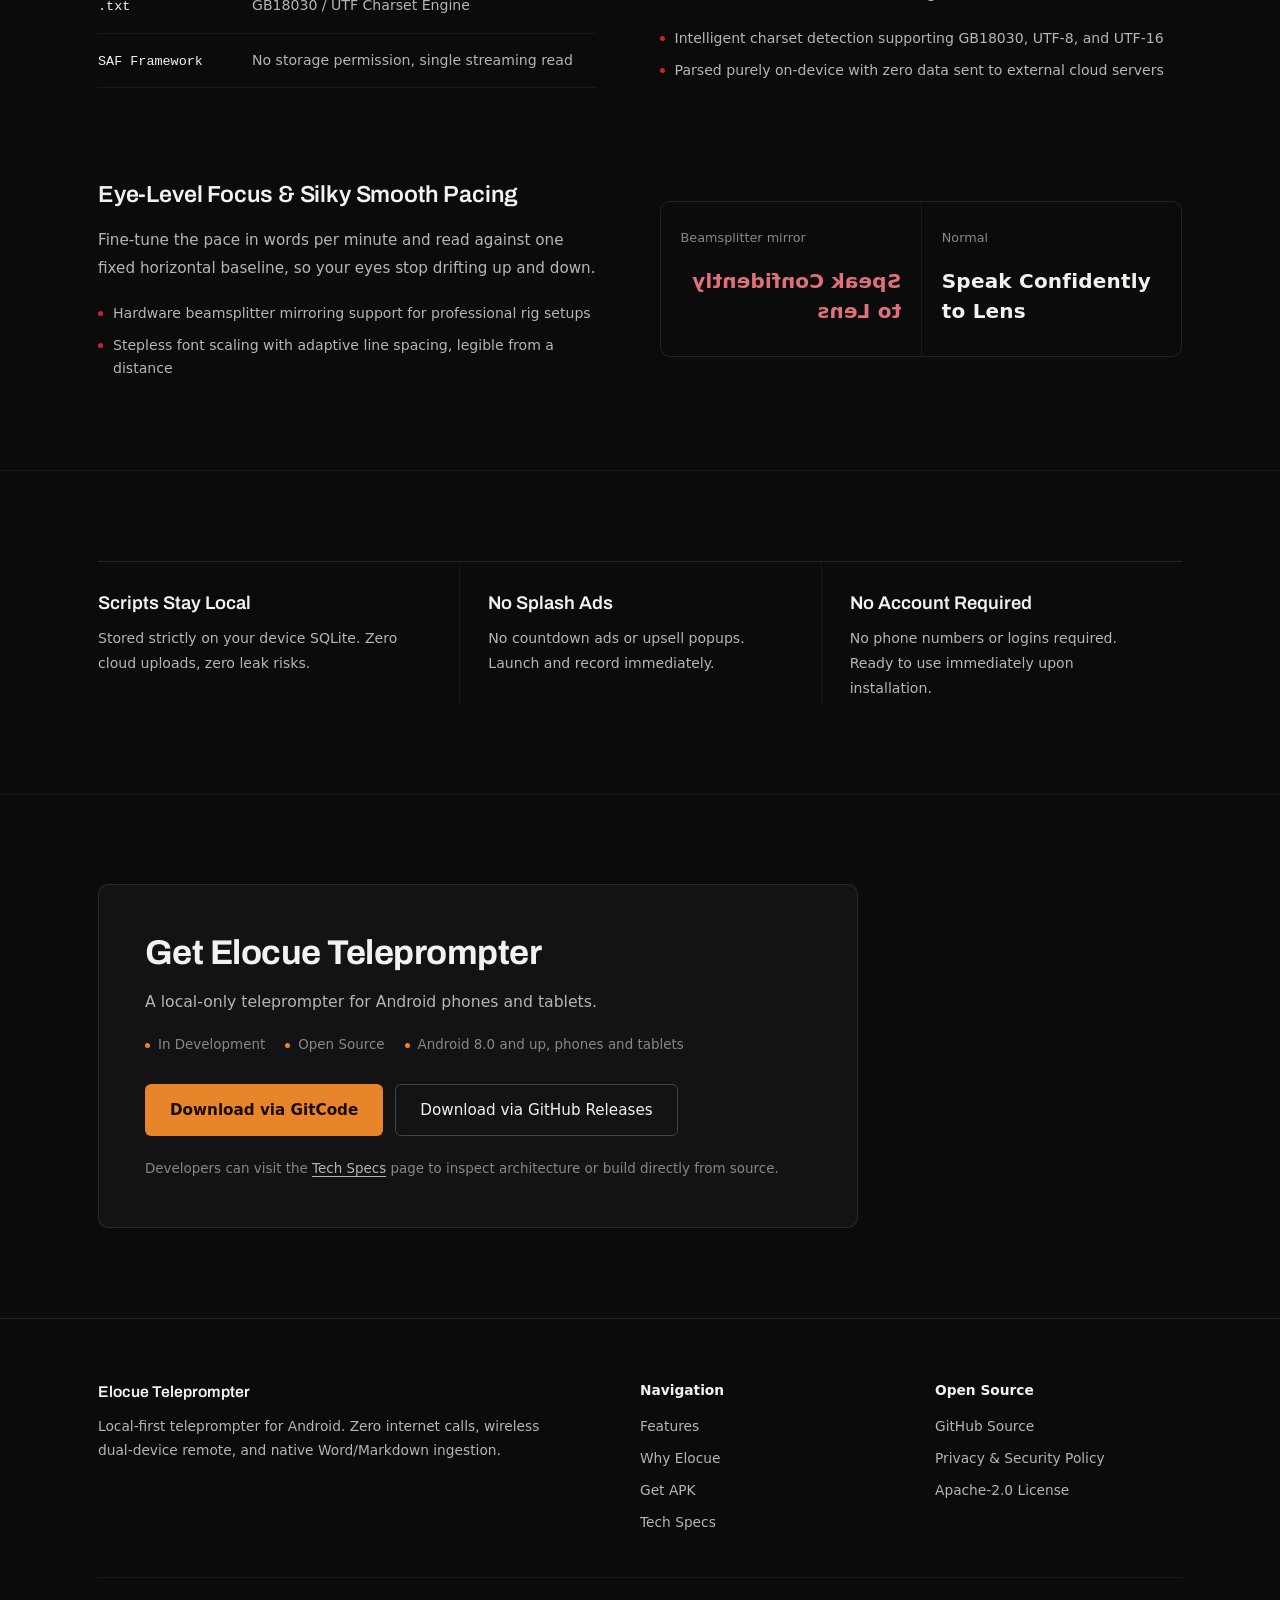
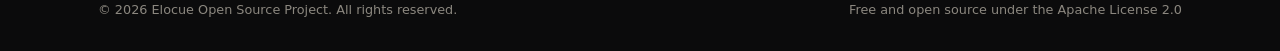
==== commit d4b7aa9a: "feat(website): rebuild site visuals and add interactive prompter demo The visual language now comes " ====
--- a/website/index.html
+++ b/website/index.html
@@ -5,48 +5,41 @@
   <meta name="viewport" content="width=device-width, initial-scale=1.0">
   <title>映辞 · Elocue - 专为创作者打造的干净好用的开源提词器</title>
   <meta name="description" content="映辞 (Elocue) 是一款面向 Android 手机和平板的开源提词器，不用注册登录，文稿不传云端，没有开屏广告。支持 Word/Markdown 文档直接导入、专业分光镜镜像与两台手机扫码无线遥控。">
-  
+
   <!-- 官方应用图标与 Favicon -->
   <link rel="icon" type="image/png" sizes="192x192" href="assets/logo.png">
   <link rel="apple-touch-icon" sizes="192x192" href="assets/logo.png">
   <link rel="icon" type="image/svg+xml" href="assets/favicon.svg">
   <link rel="shortcut icon" href="assets/favicon.ico">
 
-  <!-- 字体：Inter（英文/数字）+ 系统中文回退，离线时优雅降级 -->
-  <link rel="preconnect" href="https://fonts.googleapis.com">
-  <link rel="preconnect" href="https://fonts.gstatic.com" crossorigin>
-  <link rel="stylesheet" href="https://fonts.googleapis.com/css2?family=Inter:wght@400;500;600;700&display=swap">
-
-  <!-- 样式表 -->
+  <!-- 字体在 css/main.css 里自托管（Archivo 仅拉丁子集） -->
+
   <link rel="stylesheet" href="css/main.css">
+  <link rel="stylesheet" href="css/prompter.css">
   <link rel="stylesheet" href="css/home.css">
 </head>
 <body>
 
-  <!-- ================= 顶部导航 (顶栏同一行：品牌与暗黑定制语言切换胶囊，绝无系统组件感) ================= -->
   <header class="site-header">
     <div class="container nav-container">
       <div class="nav-left-combo">
         <a href="index.html" class="brand">
-          <img src="assets/logo.png" alt="映辞 Logo" class="brand-icon">
+          <img src="assets/logo.png" alt="映辞" class="brand-icon">
           <div class="brand-meta">
-            <span class="brand-name" data-i18n="brand.name">映辞 · Elocue</span>
-            <span class="brand-en" data-i18n="nav.brand_sub">提词器</span>
+            <span class="brand-name">映辞 Elocue</span>
+            <span class="brand-en" data-i18n="nav.brand_sub">Android 提词器</span>
           </div>
         </a>
 
-        <div class="nav-combo-divider"></div>
-
-        <!-- 顶栏同行的自定义深黑玻璃语言选择器 (非系统原生组件) -->
         <div class="nav-lang-picker" id="navLangPicker">
           <button class="lang-pill-btn" id="langPillBtn" type="button" aria-haspopup="true" aria-expanded="false" title="切换语言 / Language">
-            <svg class="lang-pill-icon" width="13" height="13" viewBox="0 0 24 24" fill="none" stroke="currentColor" stroke-width="2" stroke-linecap="round" stroke-linejoin="round">
+            <svg class="lang-pill-icon" width="13" height="13" viewBox="0 0 24 24" fill="none" stroke="currentColor" stroke-width="2" stroke-linecap="round" stroke-linejoin="round" aria-hidden="true">
               <circle cx="12" cy="12" r="10"></circle>
               <line x1="2" y1="12" x2="22" y2="12"></line>
               <path d="M12 2a15.3 15.3 0 0 1 4 10 15.3 15.3 0 0 1-4 10 15.3 15.3 0 0 1-4-10 15.3 15.3 0 0 1 4-10z"></path>
             </svg>
             <span id="currentLangText">简体中文</span>
-            <svg class="lang-pill-arrow" width="9" height="9" viewBox="0 0 24 24" fill="none" stroke="currentColor" stroke-width="2.5" stroke-linecap="round" stroke-linejoin="round">
+            <svg class="lang-pill-arrow" width="9" height="9" viewBox="0 0 24 24" fill="none" stroke="currentColor" stroke-width="2.5" stroke-linecap="round" stroke-linejoin="round" aria-hidden="true">
               <polyline points="6 9 12 15 18 9"></polyline>
             </svg>
           </button>
@@ -71,7 +64,6 @@
         </div>
       </div>
 
-      <!-- 桌面端菜单 -->
       <nav aria-label="主要导航">
         <ul class="nav-links">
           <li><a href="#workflow" class="nav-link" data-i18n="nav.workflow">功能演示</a></li>
@@ -85,19 +77,17 @@
         </ul>
       </nav>
 
-      <!-- 快速下载按钮 -->
       <div class="nav-actions">
         <a href="#download" class="btn btn-primary btn-sm btn-nav-desktop" data-i18n="nav.get_apk">
           获取 APK
         </a>
         <button class="menu-toggle" id="menuToggle" aria-label="展开导航菜单" aria-expanded="false">
-          <svg width="18" height="18" viewBox="0 0 24 24" fill="none" stroke="currentColor" stroke-width="2" stroke-linecap="round"><line x1="3" y1="6" x2="21" y2="6"/><line x1="3" y1="12" x2="21" y2="12"/><line x1="3" y1="18" x2="21" y2="18"/></svg>
+          <svg width="18" height="18" viewBox="0 0 24 24" fill="none" stroke="currentColor" stroke-width="2" stroke-linecap="round" aria-hidden="true"><line x1="3" y1="6" x2="21" y2="6"/><line x1="3" y1="12" x2="21" y2="12"/><line x1="3" y1="18" x2="21" y2="18"/></svg>
         </button>
       </div>
     </div>
   </header>
 
-  <!-- 移动端侧边抽屉 -->
   <div class="mobile-drawer" id="mobileDrawer">
     <ul class="mobile-menu-list">
       <li><a href="#workflow" data-i18n="nav.workflow">功能演示</a></li>
@@ -105,341 +95,295 @@
       <li><a href="details.html" data-i18n="nav.details">技术与开源详情</a></li>
       <li><a href="https://github.com/FFocalors/teleprompter-android" target="_blank" rel="noopener noreferrer" data-bind-href="githubRepoUrl" data-i18n="nav.github">GitHub 源码仓库</a></li>
     </ul>
-    <div>
-      <a href="#download" class="btn btn-primary" style="width: 100%;" data-i18n="nav.get_apk">获取安装包 / 源码</a>
-    </div>
+    <a href="#download" class="btn btn-primary" data-i18n="nav.get_apk">获取 APK</a>
   </div>
 
   <main>
-    <!-- ================= Hero 首屏：非对称左文右图布局 ================= -->
-    <section class="hero-split-section">
+
+    <!-- ================= 首屏 ================= -->
+    <section class="hero">
       <div class="container">
-        <div class="hero-grid">
-          <!-- 左侧：左对齐信息流与下载行动点 -->
-          <div class="hero-copy">
-            <div class="hero-pill-badge">
-              <span class="pill-dot green"></span>
-              <span data-i18n="hero.badge">仅支持 Android</span>
-              <span style="opacity: 0.3;">&middot;</span>
-              <span data-i18n="hero.badge_offline">纯本地运行</span>
-              <span style="opacity: 0.3;">&middot;</span>
-              <span>Android 8.0+</span>
-            </div>
-
-            <h1 class="hero-headline" data-i18n="hero.title">
-              台词在眼前，从容看镜头
-            </h1>
-
-            <p class="hero-subhead" data-i18n="hero.desc">
-              专为 Android 打造的纯本地提词器。无需多花钱买提词硬件，两台手机无线遥控，文字随语速从容走，目光紧锁镜头不漂移。
-            </p>
-
-            <div class="hero-cta-group">
-              <a href="#download" class="btn btn-primary btn-lg" data-i18n="hero.cta_download">
-                <svg width="16" height="16" viewBox="0 0 24 24" fill="none" stroke="currentColor" stroke-width="2.2" stroke-linecap="round" stroke-linejoin="round"><path d="M21 15v4a2 2 0 0 1-2 2H5a2 2 0 0 1-2-2v-4"/><polyline points="7 10 12 15 17 10"/><line x1="12" y1="15" x2="12" y2="3"/></svg>
-                获取 Android 安装包
-              </a>
-              <a href="details.html" class="btn btn-secondary btn-lg" data-i18n="hero.cta_details">
-                查看技术架构与算法
-                <svg width="15" height="15" viewBox="0 0 24 24" fill="none" stroke="currentColor" stroke-width="2" stroke-linecap="round" stroke-linejoin="round"><line x1="5" y1="12" x2="19" y2="12"/><polyline points="12 5 19 12 12 19"/></svg>
-              </a>
-            </div>
-
-            <div class="hero-meta-row" data-i18n="hero.meta">
-              仅限 Android 端 · 安卓手机与平板均已适配 · 暂不支持 iOS / 苹果端
-            </div>
-          </div>
-
-          <!-- 右侧：大画幅实机提词演播台与手持遥控机联动 (真实真机界面设计包装 + 直觉点击特写) -->
-          <div class="hero-stage-container" id="heroStageContainer">
-            <!-- 背后微环境漫射光晕 -->
-            <div class="hero-stage-glow"></div>
-
-            <!-- 主角：演播室专业提词大屏 (平板/外接屏硬件外框) -->
-            <div class="stage-monitor-chassis" id="stagePrompterMonitor">
-              <!-- 顶部金属边框传感器微点与运行状态 -->
-              <div class="stage-monitor-header">
-                <span class="stage-monitor-dot"></span>
-                <div class="stage-monitor-status">
-                  <span class="pulse-dot"></span>
-                  <span data-i18n="hero.stage_monitor_ready">演播端已就绪 &middot; 纯本地运行</span>
+        <div class="hero-copy">
+          <h1 class="hero-headline">
+            <span class="cue-mark" data-i18n="hero.title">台词在眼前，从容看镜头</span>
+          </h1>
+
+          <p class="hero-subhead" data-i18n="hero.desc">
+            专为 Android 打造的纯本地提词器。不用多买一套提词硬件，两台手机无线遥控，文字跟着你的语速走，目光始终落在镜头上。
+          </p>
+
+          <div class="hero-cta-group">
+            <a href="#download" class="btn btn-primary btn-lg" data-i18n="hero.cta_download">
+              获取 Android 安装包
+            </a>
+            <a href="details.html" class="btn btn-secondary btn-lg" data-i18n="hero.cta_details">
+              查看技术架构与算法
+            </a>
+          </div>
+
+          <p class="hero-note" data-i18n="hero.note">
+            仅支持 Android 手机与平板，系统需 8.0 及以上，暂不提供 iOS 版本。
+          </p>
+        </div>
+
+        <!--
+          播放屏复刻：尺寸与配色全部取自 Android 工程源码，
+          不是照着截图估的。下面这台的控件都是真的能用的。
+        -->
+        <div class="tp-demo">
+          <div class="tp-screen" id="tpScreen">
+
+            <div class="tp-status">
+              <span><span data-i18n="tp.elapsed">已用</span> <b id="tpElapsed">0:00</b></span>
+              <span class="tp-status-side">
+                <span><span data-i18n="tp.remaining">剩余</span> <b id="tpRemain">0:00</b></span>
+                <span class="tp-status-progress" id="tpStatusBar">
+                  <i class="tp-status-fill"></i>
+                  <i class="tp-status-rest"></i>
+                </span>
+              </span>
+            </div>
+
+            <div class="tp-viewport" id="tpViewport">
+              <div class="tp-script" id="tpScript" data-i18n="hero.demo_script">各位创作者朋友，大家好。今天想聊聊表达的初心。</div>
+              <div class="tp-guide tp-guide--bar" id="tpGuide" aria-hidden="true"></div>
+            </div>
+
+            <div class="tp-card">
+
+              <div class="tp-row tp-row--primary">
+                <button class="tp-exit" id="tpExit" type="button" data-i18n-attr="aria-label:tp.exit" aria-label="长按退出">
+                  <svg viewBox="0 0 24 24" aria-hidden="true">
+                    <line x1="6" y1="6" x2="18" y2="18"></line>
+                    <line x1="18" y1="6" x2="6" y2="18"></line>
+                  </svg>
+                </button>
+
+                <div class="tp-speed">
+                  <button class="tp-icon" id="tpSlower" type="button" data-i18n-attr="aria-label:tp.speed_down" aria-label="减速">
+                    <svg viewBox="0 0 24 24" aria-hidden="true"><line x1="5" y1="12" x2="19" y2="12"></line></svg>
+                  </button>
+                  <span class="tp-speed-read">
+                    <span class="tp-speed-label" data-i18n="tp.current_speed">当前速度</span>
+                    <span class="tp-speed-value"><b id="tpSpeed">1.0</b>&times;</span>
+                  </span>
+                  <button class="tp-icon" id="tpFaster" type="button" data-i18n-attr="aria-label:tp.speed_up" aria-label="加速">
+                    <svg viewBox="0 0 24 24" aria-hidden="true"><line x1="5" y1="12" x2="19" y2="12"></line><line x1="12" y1="5" x2="12" y2="19"></line></svg>
+                  </button>
                 </div>
-                <span class="stage-monitor-dot"></span>
-              </div>
-
-              <!-- 屏幕视口：真机截图与物理高光漫反射层 -->
-              <div class="stage-monitor-screen">
-                <img 
-                  src="assets/screenshots/prompter-screen.jpg" 
-                  alt="映辞提词端真机运行界面" 
-                  class="stage-screen-img" 
-                  width="1024" 
-                  height="723" 
-                  loading="eager" 
-                />
-                <div class="stage-glass-glare"></div>
-              </div>
-            </div>
-
-            <!-- 配角：手持控制端旗舰手机 (错落浮动层叠 + 直觉点击特写) -->
-            <div class="stage-phone-mockup" id="stageControllerPhone">
-              <!-- 手机硬件机身 -->
-              <div class="phone-chassis">
-                <!-- 手机顶部微开孔前摄 -->
-                <div class="phone-camera-hole"></div>
-
-                <!-- 手机屏幕视口 -->
-                <div class="phone-screen">
-                  <img 
-                    src="assets/screenshots/controller-screen.jpg" 
-                    alt="映辞控制端真机运行界面" 
-                    class="phone-screen-img" 
-                    width="525" 
-                    height="1024" 
-                    loading="eager" 
-                  />
-                  <div class="phone-glass-glare"></div>
+
+                <button class="tp-primary" id="tpPlay" type="button" aria-pressed="false" data-i18n-attr="aria-label:tp.play" aria-label="播放">
+                  <svg class="tp-i-play" viewBox="0 0 24 24" aria-hidden="true"><path d="M8 5v14l11-7z"/></svg>
+                  <svg class="tp-i-pause" viewBox="0 0 24 24" aria-hidden="true"><rect x="7" y="5" width="3.6" height="14"/><rect x="13.4" y="5" width="3.6" height="14"/></svg>
+                </button>
+
+                <div class="tp-toggle">
+                  <span class="tp-toggle-label" data-i18n="tp.countdown">3 秒倒计时</span>
+                  <button class="tp-switch" id="tpCountdown" type="button" role="switch" aria-checked="false" data-i18n-attr="aria-label:tp.countdown"></button>
                 </div>
               </div>
-            </div>
-          </div>
-        </div>
-      </div>
-    </section>
-
-    <!-- ================= 核心工作流演示区 (交错图文，打破卡片堆砌) ================= -->
-    <section class="workflow-section" id="workflow">
-      <div class="container">
-        <div class="workflow-header">
-          <div class="workflow-label" data-i18n="flow.section_label">WORKFLOW & CAPABILITIES</div>
-          <h2 class="workflow-title" data-i18n="flow.section_title">为视频录制与公开演讲打造的实用体验</h2>
-        </div>
-
-        <!-- 环节 1: 双机无线遥控 -->
-        <div class="workflow-row">
-          <div class="workflow-copy">
-            <span class="workflow-copy-tag" data-i18n="flow.02_tag">02 / DUAL DEVICE REMOTE</span>
-            <h3 class="workflow-copy-h3" data-i18n="flow.02_title">两台手机无线遥控，不用单独买遥控器</h3>
-            <p class="workflow-copy-p" data-i18n="flow.02_desc">
-              一台大屏手机或平板放在镜头前当提词板，另一台手机拿在手里当遥控器。打开软件扫个码就能连上。手里的遥控手机不仅能暂停、加速、快进快退，还能实时同步看到当前读到了哪一句，长文阅读零错位，一个人拍视频也能掌控全场。
-            </p>
-            <ul class="workflow-check-list">
-              <li class="workflow-check-item">
-                <span class="workflow-check-bullet">&check;</span>
-                <span data-i18n="flow.02_check1">连同一 Wi-Fi 或直接开手机热点即可使用，零网络依赖</span>
-              </li>
-              <li class="workflow-check-item">
-                <span class="workflow-check-bullet">&check;</span>
-                <span data-i18n="flow.02_check2">手持机实时同步文字排版，不用抬头看大屏即可掌控进度</span>
-              </li>
-            </ul>
-          </div>
-
-          <div class="workflow-media">
-            <div class="workflow-panel">
-              <div class="remote-console-card">
-                <div class="remote-console-header">
-                  <div class="remote-console-status">
-                    <span class="live-dot"></span>
-                    <span data-i18n="flow.02_panel_status">局域网 WebSocket 直连 (延迟 &lt; 11ms)</span>
-                  </div>
-                  <span style="font-family: var(--font-mono); color: var(--text-tertiary); font-size: 0.72rem;">PORT 8080</span>
+
+              <div class="tp-row tp-row--secondary">
+                <div class="tp-progress">
+                  <span class="tp-progress-label"><span data-i18n="tp.progress">进度</span> <b id="tpPercent">0%</b></span>
+                  <span class="tp-slider" id="tpSeek">
+                    <i class="tp-slider-fill"></i>
+                    <i class="tp-slider-rest"></i>
+                    <i class="tp-slider-thumb"></i>
+                    <input class="tp-slider-input" id="tpSeekInput" type="range" min="0" max="1000" value="0" step="1" data-i18n-attr="aria-label:tp.progress" aria-label="进度">
+                  </span>
                 </div>
 
-                <!-- 手持机同步视窗：当前朗读台词卡片 -->
-                <div class="remote-sync-text-box">
-                  <div class="remote-sync-text-label">
-                    <span data-i18n="flow.02_panel_curr_line">当前阅读行 同步监视</span>
-                    <span style="color: var(--brand-orange); font-family: var(--font-mono);">42%</span>
-                  </div>
-                  <div class="remote-sync-text-content" data-i18n="flow.02_reading_body_sample">
-                    各位创作者朋友，大家好。今天在此演讲，我们将探讨如何在镜头前保持自信与专注……
-                  </div>
-                </div>
-
-                <!-- 调速与操控按键模拟 -->
-                <div class="remote-keypad-grid">
-                  <div class="remote-key-btn">
-                    <span data-i18n="flow.02_btn_slow">减速 1.0x · 慢读</span>
-                  </div>
-                  <div class="remote-key-btn">
-                    <span data-i18n="flow.02_btn_fast">加速 1.5x · 适度加快</span>
-                  </div>
-                  <button type="button" class="remote-pause-btn">
-                    <svg width="14" height="14" viewBox="0 0 24 24" fill="currentColor"><rect x="6" y="4" width="4" height="16"></rect><rect x="14" y="4" width="4" height="16"></rect></svg>
-                    <span data-i18n="flow.02_btn_pause">暂停播读 (点击随时挂起)</span>
-                  </button>
+                <div class="tp-modes" role="group" data-i18n-attr="aria-label:tp.guide_modes" aria-label="引导条">
+                  <button class="tp-mode" type="button" data-mode="off" aria-pressed="false" data-i18n="tp.guide_off">关闭</button>
+                  <button class="tp-mode" type="button" data-mode="line" aria-pressed="false" data-i18n="tp.guide_line">横线</button>
+                  <button class="tp-mode" type="button" data-mode="bar" aria-pressed="true" data-i18n="tp.guide_bar">提词条</button>
                 </div>
               </div>
-            </div>
-          </div>
-        </div>
-
-        <!-- 环节 2: 多格式文档直接导入 (交错反向) -->
-        <div class="workflow-row reversed">
-          <div class="workflow-copy">
-            <span class="workflow-copy-tag" data-i18n="flow.03_tag">03 / DOCUMENT INGESTION</span>
-            <h3 class="workflow-copy-h3" data-i18n="flow.03_title">常用的 Word、Markdown 和文本直接导入</h3>
-            <p class="workflow-copy-p" data-i18n="flow.03_desc">
-              平时写好的台词稿，不用麻烦地一段段复制粘贴。直接导入微信或电脑发来的 Word (.docx/.doc)、Markdown (.md) 和 TXT 纯文本，自动提取正文，自动处理繁杂编码，中文绝不乱码。
+
+              <!-- 只在暂停时出现，与工程一致 -->
+              <div class="tp-row tp-row--position" id="tpPositionRow" hidden>
+                <span class="tp-position-label" data-i18n="tp.guide_position">引导线位置</span>
+                <span class="tp-slider" id="tpGuideSlider">
+                  <i class="tp-slider-fill"></i>
+                  <i class="tp-slider-rest"></i>
+                  <i class="tp-slider-thumb"></i>
+                  <input class="tp-slider-input" id="tpGuideInput" type="range" min="15" max="75" value="44" step="1" data-i18n-attr="aria-label:tp.guide_position" aria-label="引导线位置">
+                </span>
+              </div>
+
+            </div>
+
+            <div class="tp-countdown" id="tpCountdownOverlay" hidden aria-hidden="true">
+              <span id="tpCountdownNumber">3</span>
+            </div>
+          </div>
+        </div>
+      </div>
+    </section>
+
+    <!-- ================= 功能演示 ================= -->
+    <section class="section" id="workflow">
+      <div class="container">
+        <div class="section-head">
+          <h2 class="section-title" data-i18n="flow.section_title">为视频录制与公开演讲打造的实用体验</h2>
+          <p class="section-lead" data-i18n="flow.section_lead">三件在真实拍摄现场最容易被卡住的事：遥控、导入、看镜头。</p>
+        </div>
+
+        <!-- 双机遥控 -->
+        <div class="flow-row">
+          <div class="flow-copy">
+            <h3 class="flow-copy-title" data-i18n="flow.02_title">两台手机无线遥控，不用单独买遥控器</h3>
+            <p class="flow-copy-text" data-i18n="flow.02_desc">
+              一台手机或平板放在镜头前当提词板，另一台拿在手里当遥控器，扫码就连上。手里的这台能暂停、加速、快进快退，也能实时看到当前读到哪一句。
             </p>
-            <ul class="workflow-check-list">
-              <li class="workflow-check-item">
-                <span class="workflow-check-bullet">&check;</span>
-                <span data-i18n="flow.03_check1">支持 GB18030、UTF-8、UTF-16 智能解码检测</span>
-              </li>
-              <li class="workflow-check-item">
-                <span class="workflow-check-bullet">&check;</span>
-                <span data-i18n="flow.03_check2">纯本地安全读取正文，绝不上传到任何云端服务器</span>
-              </li>
+            <ul class="flow-list">
+              <li data-i18n="flow.02_check1">连同一个 Wi-Fi 或直接开手机热点即可使用，不依赖公网</li>
+              <li data-i18n="flow.02_check2">手持机实时同步文字排版，不用抬头看大屏也能掌控进度</li>
             </ul>
           </div>
 
-          <div class="workflow-media">
-            <div class="workflow-panel">
-              <div class="format-showcase-grid">
-                <div class="format-chip">
-                  <span class="format-ext">.docx / .doc</span>
-                  <span class="format-note" data-i18n="flow.03_card_word">Word 文档提取正文</span>
-                </div>
-                <div class="format-chip">
-                  <span class="format-ext">.md</span>
-                  <span class="format-note" data-i18n="flow.03_card_md">Markdown 流文直接导入</span>
-                </div>
-                <div class="format-chip">
-                  <span class="format-ext">.txt</span>
-                  <span class="format-note" data-i18n="flow.03_card_txt">GB18030 中文字符集校验</span>
-                </div>
-                <div class="format-chip">
-                  <span class="format-ext" data-i18n="flow.03_card_saf_ext">SAF 框架</span>
-                  <span class="format-note" data-i18n="flow.03_card_saf">SAF 框架零存储权限调用</span>
-                </div>
+          <div class="device-pair">
+            <figure>
+              <div class="device-shot">
+                <img src="assets/screenshots/prompter-screen.jpg" alt="映辞提词端在真机上运行：正文随语速滚动，当前行落在红色基准带上" width="1024" height="723" loading="lazy">
               </div>
-            </div>
-          </div>
-        </div>
-
-        <!-- 环节 3: 视线聚焦与分光镜镜像 -->
-        <div class="workflow-row">
-          <div class="workflow-copy">
-            <span class="workflow-copy-tag" data-i18n="flow.01_tag">01 / VISUAL ANCHOR & READING FOCUS</span>
-            <h3 class="workflow-copy-h3" data-i18n="flow.01_title">视线对焦与平滑滚屏，镜头感自然从容</h3>
-            <p class="workflow-copy-p" data-i18n="flow.01_desc">
-              视线紧锁镜头是专业演讲的核心。映辞支持按字/分（WPM）精细调节行进速率，配合醒目的水平阅读基准准线，彻底消除眼球上下游移的飘忽感。
+              <figcaption data-i18n="flow.device_prompter">提词端 · 镜头前的大屏</figcaption>
+            </figure>
+            <figure>
+              <div class="device-shot">
+                <img src="assets/screenshots/controller-screen.jpg" alt="映辞控制端在真机上运行：显示同步文本与播放控制" width="525" height="1024" loading="lazy">
+              </div>
+              <figcaption data-i18n="flow.device_controller">控制端 · 手里的遥控机</figcaption>
+            </figure>
+          </div>
+        </div>
+
+        <!-- 文档导入 -->
+        <div class="flow-row flow-row--flip">
+          <div class="flow-copy">
+            <h3 class="flow-copy-title" data-i18n="flow.03_title">常用的 Word、Markdown 和文本直接导入</h3>
+            <p class="flow-copy-text" data-i18n="flow.03_desc">
+              写好的稿子不用再一段段复制粘贴。微信或电脑发过来的文档直接选进来，自动提取正文，自动判断编码。
             </p>
-            <ul class="workflow-check-list">
-              <li class="workflow-check-item">
-                <span class="workflow-check-bullet">&check;</span>
-                <span data-i18n="flow.01_check1">内置分光镜水平镜像反转，装上专业单反提词罩直接演播</span>
-              </li>
-              <li class="workflow-check-item">
-                <span class="workflow-check-bullet">&check;</span>
-                <span data-i18n="flow.01_check2">字体无级缩放与自适应行距，大字清晰、远距离一目了然</span>
-              </li>
+            <ul class="flow-list">
+              <li data-i18n="flow.03_check1">支持 GB18030、UTF-8、UTF-16 智能解码检测</li>
+              <li data-i18n="flow.03_check2">纯本地安全读取正文，绝不上传到任何云端服务器</li>
             </ul>
           </div>
 
-          <div class="workflow-media">
-            <div class="workflow-panel">
-              <div class="mirror-demo-container">
-                <div class="mirror-side-box">
-                  <div class="mirror-side-label" data-i18n="flow.01_mirror_flipped">水平分光镜像</div>
-                  <div class="mirror-text-flipped" data-i18n="flow.01_sample_text">从容面对镜头表达</div>
-                </div>
-                <div class="mirror-side-box">
-                  <div class="mirror-side-label" data-i18n="flow.01_mirror_normal">正常正向显示</div>
-                  <div style="font-size: 0.9rem; color: var(--text-white); font-weight: 600;" data-i18n="flow.01_sample_text">从容面对镜头表达</div>
-                </div>
-              </div>
+          <ul class="format-list">
+            <li>
+              <span class="format-ext">.docx / .doc</span>
+              <span class="format-note" data-i18n="flow.03_card_word">Word 文档提取正文</span>
+            </li>
+            <li>
+              <span class="format-ext">.md</span>
+              <span class="format-note" data-i18n="flow.03_card_md">Markdown 流文直接导入</span>
+            </li>
+            <li>
+              <span class="format-ext">.txt</span>
+              <span class="format-note" data-i18n="flow.03_card_txt">GB18030 中文字符集校验</span>
+            </li>
+            <li>
+              <span class="format-ext" data-i18n="flow.03_card_saf_ext">SAF 框架</span>
+              <span class="format-note" data-i18n="flow.03_card_saf">零存储权限调用，单次流式读取</span>
+            </li>
+          </ul>
+        </div>
+
+        <!-- 视线与镜像 -->
+        <div class="flow-row">
+          <div class="flow-copy">
+            <h3 class="flow-copy-title" data-i18n="flow.01_title">视线对焦与平滑滚屏，镜头感自然从容</h3>
+            <p class="flow-copy-text" data-i18n="flow.01_desc">
+              按字/分精细调节行进速率，配上一条醒目的水平阅读基准线，眼睛有固定的落点，就不会上下游移。
+            </p>
+            <ul class="flow-list">
+              <li data-i18n="flow.01_check1">内置分光镜水平镜像反转，装上专业单反提词罩直接演播</li>
+              <li data-i18n="flow.01_check2">字体无级缩放与自适应行距，远距离也一目了然</li>
+            </ul>
+          </div>
+
+          <div class="mirror-compare">
+            <div class="mirror-cell mirror-cell--flipped">
+              <div class="mirror-cell-label" data-i18n="flow.01_mirror_flipped">分光镜镜像</div>
+              <div class="mirror-sample" data-i18n="flow.01_sample_text">从容面对镜头表达</div>
+            </div>
+            <div class="mirror-cell">
+              <div class="mirror-cell-label" data-i18n="flow.01_mirror_normal">正常显示</div>
+              <div class="mirror-sample" data-i18n="flow.01_sample_text">从容面对镜头表达</div>
             </div>
           </div>
         </div>
       </div>
     </section>
 
-    <!-- ================= 规格指标条 (Horizontal Spec Ledger) ================= -->
-    <section class="spec-section" id="specs">
+    <!-- ================= 三个取舍 ================= -->
+    <section class="section" id="specs">
       <div class="container">
-        <div class="spec-ledger-grid">
-          <div class="spec-ledger-item highlight">
-            <div class="spec-ledger-k">PRIVACY FIRST</div>
-            <div class="spec-ledger-v" data-i18n="specs.card1_val">稿件只在手机里</div>
-            <div class="spec-ledger-sub" data-i18n="specs.card1_sub">台本只保存在你自己设备上，不传云端，发言文稿零泄露风险。</div>
-          </div>
-
-          <div class="spec-ledger-item">
-            <div class="spec-ledger-k">NO ADVERTISING</div>
-            <div class="spec-ledger-v" data-i18n="specs.card2_val">没有开屏广告</div>
-            <div class="spec-ledger-sub" data-i18n="specs.card2_sub">没有倒计时开屏广告与弹窗推荐，打开软件就能直接沉浸录制。</div>
-          </div>
-
-          <div class="spec-ledger-item">
-            <div class="spec-ledger-k">ZERO FRICTION</div>
-            <div class="spec-ledger-v" data-i18n="specs.card3_val">无需注册登录</div>
-            <div class="spec-ledger-sub" data-i18n="specs.card3_sub">不收手机验证码，不强制授权微信，安装后打开就能直接用。</div>
-          </div>
-
-          <div class="spec-ledger-item">
-            <div class="spec-ledger-k">ANDROID ONLY</div>
-            <div class="spec-ledger-v" data-i18n="specs.card4_val">仅支持安卓端</div>
-            <div class="spec-ledger-sub" data-i18n="specs.card4_sub">专为 Android 8.0+ 手机与平板原生适配，暂不支持 iOS (iPhone/iPad) 苹果端。</div>
+        <div class="ledger">
+          <div class="ledger-item">
+            <div class="ledger-term" data-i18n="specs.card1_val">稿件只在手机里</div>
+            <p class="ledger-desc" data-i18n="specs.card1_sub">台本只保存在你自己设备上，不传云端，发言文稿零泄露风险。</p>
+          </div>
+
+          <div class="ledger-item">
+            <div class="ledger-term" data-i18n="specs.card2_val">没有开屏广告</div>
+            <p class="ledger-desc" data-i18n="specs.card2_sub">没有倒计时开屏广告与弹窗推荐，打开软件就能直接沉浸录制。</p>
+          </div>
+
+          <div class="ledger-item">
+            <div class="ledger-term" data-i18n="specs.card3_val">无需注册登录</div>
+            <p class="ledger-desc" data-i18n="specs.card3_sub">不收手机验证码，不强制授权微信，安装后打开就能直接用。</p>
           </div>
         </div>
       </div>
     </section>
 
-    <!-- ================= 终极下载卡 (Terminal Card) ================= -->
-    <section class="download-section" id="download">
+    <!-- ================= 下载 ================= -->
+    <section class="section" id="download">
       <div class="container">
-        <div class="terminal-box">
-          <div style="margin-bottom: 16px;">
-            <span class="pill-badge">
-              <span class="pill-dot green"></span>
-              <span data-bind="version" data-i18n="download.status_dev">开发中</span>
-              <span style="opacity: 0.3;">/</span>
-              <span data-i18n="download.status_open">源码开放</span>
-            </span>
-          </div>
-
-          <h2 class="terminal-title" data-i18n="terminal.title">获取「映辞 · Elocue」提词器</h2>
-          <p class="terminal-subtitle" data-i18n="terminal.subtitle">
-            面向 Android 系统的纯本地演播工具，全面适配手机与平板
+        <div class="download-panel">
+          <h2 class="download-title" data-i18n="terminal.title">获取「映辞 · Elocue」提词器</h2>
+          <p class="download-lead" data-i18n="terminal.subtitle">
+            面向 Android 手机与平板的纯本地演播工具。
           </p>
 
-          <!-- 明确平台声明提示 -->
-          <div class="terminal-platform-notice" data-i18n="terminal.notice">
-            支持平台提示：本项目目前仅针对 Android (安卓) 原生系统开发，支持 Android 手机与平板设备；暂不提供 iOS (iPhone/iPad) 苹果版本或电脑端。
-          </div>
-
-          <div class="terminal-buttons">
+          <div class="download-meta">
+            <span data-i18n="download.status_dev">开发中</span>
+            <span data-i18n="download.status_open">源码开放</span>
+            <span data-i18n="download.compat">Android 8.0 及以上 · 手机与平板</span>
+          </div>
+
+          <div class="download-actions">
             <a href="https://gitcode.com/FFocalors/teleprompter-android/releases" target="_blank" rel="noopener noreferrer" class="btn btn-primary btn-lg" id="btnDownloadGitcode" data-bind-href="gitcodeReleaseUrl" data-i18n="terminal.btn_gitcode">
-              <svg width="16" height="16" viewBox="0 0 24 24" fill="none" stroke="currentColor" stroke-width="2.2" stroke-linecap="round" stroke-linejoin="round"><path d="M21 15v4a2 2 0 0 1-2 2H5a2 2 0 0 1-2-2v-4"/><polyline points="7 10 12 15 17 10"/><line x1="12" y1="15" x2="12" y2="3"/></svg>
               从 GitCode 下载
             </a>
             <a href="https://github.com/FFocalors/teleprompter-android" target="_blank" rel="noopener noreferrer" class="btn btn-secondary btn-lg" data-bind-href="githubRepoUrl" data-i18n="terminal.btn_github">
-              <svg width="16" height="16" viewBox="0 0 24 24" fill="currentColor"><path d="M12 0C5.37 0 0 5.37 0 12c0 5.31 3.435 9.795 8.205 11.385.6.105.825-.255.825-.57 0-.285-.015-1.23-.015-2.235-3.015.555-3.795-.735-4.035-1.41-.135-.345-.72-1.41-1.23-1.695-.42-.225-1.02-.78-.015-.795.945-.015 1.62.87 1.845 1.23 1.08 1.815 2.805 1.305 3.495.99.105-.78.42-1.305.765-1.605-2.67-.3-5.46-1.335-5.46-5.925 0-1.305.465-2.385 1.23-3.225-.12-.3-.54-1.53.12-3.18 0 0 1.005-.315 3.3 1.23.96-.27 1.98-.405 3-.405s2.04.135 3 .405c2.295-1.56 3.3-1.23 3.3-1.23.66 1.65.24 2.88.12 3.18.765.84 1.23 1.905 1.23 3.225 0 4.605-2.805 5.625-5.475 5.925.435.375.81 1.095.81 2.22 0 1.605-.015 2.895-.015 3.3 0 .315.225.69.825.57A12.02 12.02 0 0 0 24 12c0-6.63-5.37-12-12-12z"/></svg>
               从 GitHub Releases 下载
             </a>
           </div>
 
-          <div style="font-size: 0.82rem; color: var(--text-tertiary); line-height: 1.6;">
-            <span data-i18n="download.dev_prefix">开发者可前往</span> <a href="details.html" style="color: var(--text-secondary); text-decoration: underline;" data-i18n="nav.details">技术与开源详情</a> <span data-i18n="download.dev_suffix">页面查看代码架构或通过源码直接编译。</span>
-          </div>
+          <p class="download-note">
+            <span data-i18n="download.dev_prefix">开发者可以直接前往</span>
+            <a href="details.html" data-i18n="nav.details">技术与开源详情</a>
+            <span data-i18n="download.dev_suffix">查看代码架构，或从源码自行编译。</span>
+          </p>
         </div>
       </div>
     </section>
   </main>
 
-  <!-- ================= 下载状态提示弹窗 ================= -->
   <div class="modal-overlay" id="downloadModal" role="dialog" aria-modal="true" aria-labelledby="modalTitle">
     <div class="modal-window">
       <div class="modal-title-row">
         <h3 id="modalTitle" data-i18n="modal.title">发布状态说明</h3>
         <button class="modal-close" id="modalCloseBtn" aria-label="关闭">&times;</button>
       </div>
-      <div class="modal-text" data-i18n="modal.desc">
-        当前项目处于开发阶段，专为 Android (安卓) 端打造（暂不支持 iOS / 苹果设备）。尚未发布正式 Release 安装包，您可以前往 GitHub 仓库关注最新动态，或通过克隆源码直接构建 APK 安装包。
-      </div>
+      <p class="modal-text" data-i18n="modal.desc">
+        当前项目处于开发阶段，专为 Android 打造（暂不支持 iOS）。尚未发布正式 Release 安装包，可以关注 GitHub 仓库的最新动态，或克隆源码自行构建 APK。
+      </p>
       <div class="modal-footer">
         <a href="https://github.com/FFocalors/teleprompter-android" target="_blank" rel="noopener noreferrer" class="btn btn-primary btn-sm" data-bind-href="githubRepoUrl" data-i18n="modal.cta_github">
           前往 GitHub 仓库
@@ -449,7 +393,6 @@
     </div>
   </div>
 
-  <!-- ================= 极简页脚 ================= -->
   <footer class="site-footer">
     <div class="container">
       <div class="footer-top">
@@ -482,12 +425,11 @@
 
       <div class="footer-bottom">
         <div data-i18n="footer.copyright">&copy; 2026 映辞 · Elocue 开源项目. 保留所有权利.</div>
-        <div data-i18n="footer.license_note">完全开源免费 &middot; 遵循 Apache License 2.0</div>
+        <div data-i18n="footer.license_note">完全开源免费，遵循 Apache License 2.0</div>
       </div>
     </div>
   </footer>
 
-  <!-- 脚本 -->
   <script src="js/config.js"></script>
   <script src="js/i18n.js"></script>
   <script src="js/main.js"></script>
--- a/website/css/main.css
+++ b/website/css/main.css
@@ -1,150 +1,156 @@
 /* ==========================================================================
-   映辞 · Elocue (Teleprompter Android) 官网全局样式
-   高级工业质感 · 拒绝 AI Slop 廉价感 · 严禁 Emoji · 精细微反光边框
+   映辞 · Elocue 官网全局样式
+   视觉取自产品运行时本身：近黑提词面、台词白、跟随语速的红色阅读基准带。
+   红色只用于结构与阅读带，橙色只用于可点击的东西。
    ========================================================================== */
 
+/* Archivo（变量字体，仅拉丁子集，34 KB）自托管：不请求 Google Fonts，
+   国内网络下不会有几秒的挂起。授权见 assets/fonts/OFL.txt */
+@font-face {
+  font-family: "Archivo";
+  font-style: normal;
+  font-weight: 100 900;
+  font-display: swap;
+  src: url("../assets/fonts/archivo-latin.woff2") format("woff2");
+  unicode-range: U+0000-00FF, U+0131, U+0152-0153, U+02BB-02BC, U+02C6, U+02DA,
+    U+02DC, U+0304, U+0308, U+0329, U+2000-206F, U+20AC, U+2122, U+2191, U+2193,
+    U+2212, U+2215, U+FEFF, U+FFFD;
+}
+
 :root {
-  /* 深度微冷灰阶系统 (Neutral Obsidian Scale) */
-  --bg-canvas: #0a0c0d;
-  --bg-surface: #121517;
-  --bg-surface-elevated: #1a1e20;
-  --bg-surface-card: #15181a;
-  --bg-surface-hover: #22272a;
-
-  /* 边框体系 (精确 1px 微反光线) */
-  --border-subtle: rgba(255, 255, 255, 0.06);
-  --border-default: rgba(255, 255, 255, 0.1);
-  --border-hover: rgba(255, 255, 255, 0.2);
-  --border-glass: rgba(255, 255, 255, 0.14);
-
-  /* 工业精炼品牌色 */
-  --brand-orange: #ed7d1c;
-  --brand-orange-hover: #ff9640;
-  --brand-orange-pressed: #d96d14;
-  --brand-orange-glow: rgba(237, 125, 28, 0.32);
-  --brand-orange-dim: rgba(237, 125, 28, 0.12);
-  --brand-orange-border: rgba(237, 125, 28, 0.38);
-
-  /* 提词红线 */
-  --guide-red: #ff3b30;
-  --guide-red-glow: rgba(255, 59, 48, 0.5);
-
-  /* 状态绿 */
-  --status-green: #34c759;
-  --status-green-dim: rgba(52, 199, 89, 0.12);
-
-  /* 文字系统 */
-  --text-white: #ffffff;
-  --text-primary: #f0f2f4;
-  --text-secondary: #a4acb3;
-  --text-tertiary: #6b7278;
-
-  /* 字体栈：Inter + 系统中文回退 */
-  --font-sans: "Inter", -apple-system, BlinkMacSystemFont, "Segoe UI", "PingFang SC", "Hiragino Sans GB", "Microsoft YaHei", sans-serif;
+  /* 提词面 */
+  --ink: #0b0b0c;
+  --ink-raised: #131315;
+  --ink-panel: #17171a;
+  --ink-hover: #1f1f23;
+
+  /* 台词白 */
+  --paper: #f4f2ef;
+  --paper-2: #b9b5ae;
+  --paper-3: #8b877f;
+
+  /* 阅读基准带 */
+  --band: #c2262e;
+  --band-ink: #e0707a;
+  --band-line: rgba(194, 38, 46, 0.5);
+  --band-fill: rgba(194, 38, 46, 0.12);
+
+  /* 控制橙 */
+  --cue: #e8842a;
+  --cue-hi: #f59a45;
+  --cue-ink: #180d02;
+
+  /* 分隔线 */
+  --rule: rgba(244, 242, 239, 0.1);
+  --rule-soft: rgba(244, 242, 239, 0.055);
+  --rule-strong: rgba(244, 242, 239, 0.22);
+
+  /* 字体：拉丁交给系统 UI 字体（Archivo 优先做标题），中文交回系统中文字体。
+     顺序不能反——把中文字体放前面会让英文标点取到全角字形。 */
+  --font-display: "Archivo", system-ui, -apple-system, "Segoe UI", "PingFang SC",
+    "HarmonyOS Sans SC", "MiSans", "Source Han Sans SC", "Noto Sans CJK SC",
+    "Microsoft YaHei", sans-serif;
+  --font-sans: system-ui, -apple-system, "Segoe UI", "PingFang SC",
+    "HarmonyOS Sans SC", "MiSans", "Source Han Sans SC", "Noto Sans CJK SC",
+    "Microsoft YaHei", sans-serif;
   --font-mono: ui-monospace, "SF Mono", SFMono-Regular, Menlo, Consolas, monospace;
 
-  /* 圆角规范 */
-  --radius-xs: 4px;
-  --radius-sm: 8px;
-  --radius-md: 12px;
-  --radius-lg: 20px;
-  --radius-xl: 28px;
-  --radius-full: 9999px;
-
-  /* 尺寸 */
-  --max-width: 1120px;
-  --header-height: 64px;
-
-  /* 动效 */
-  --transition: 200ms cubic-bezier(0.16, 1, 0.3, 1);
-  --duration-fast: 180ms;
-}
-
-/* 基础重置 */
-*, *::before, *::after {
+  --r-1: 3px;
+  --r-2: 6px;
+  --r-3: 10px;
+  --r-full: 999px;
+
+  --max-width: 1140px;
+  --header-height: 62px;
+
+  --ease: cubic-bezier(0.16, 1, 0.3, 1);
+  --t: 180ms var(--ease);
+}
+
+*,
+*::before,
+*::after {
   box-sizing: border-box;
   margin: 0;
   padding: 0;
 }
 
 html {
+  background-color: var(--ink);
+  color: var(--paper);
   font-family: var(--font-sans);
-  background-color: var(--bg-canvas);
-  color: var(--text-primary);
+  font-size: 100%;
   line-height: 1.6;
   scroll-behavior: smooth;
+  scroll-padding-top: calc(var(--header-height) + 24px);
   -webkit-font-smoothing: antialiased;
   -moz-osx-font-smoothing: grayscale;
-  font-feature-settings: "cv02", "cv03", "cv04", "cv11";
-  text-rendering: optimizeLegibility;
+  text-spacing-trim: space-first;
 }
 
 body {
   min-height: 100vh;
   display: flex;
   flex-direction: column;
-  background-color: var(--bg-canvas);
+  background-color: var(--ink);
   overflow-x: hidden;
 }
 
-/* 纯净暗黑背景（顶部聚光 + 细腻双色径向漫射） */
-body {
-  background-image:
-    radial-gradient(ellipse 80% 520px at 50% -180px, rgba(237, 125, 28, 0.075) 0%, transparent 70%),
-    radial-gradient(ellipse 60% 480px at 90% 110%, rgba(52, 64, 78, 0.1) 0%, transparent 70%);
-  background-repeat: no-repeat;
-  background-attachment: fixed;
-}
-
 ::selection {
-  background-color: var(--brand-orange);
-  color: #000000;
+  background-color: var(--band);
+  color: #fff;
 }
 
 a {
-  color: var(--text-secondary);
+  color: var(--paper-2);
   text-decoration: none;
-  transition: color var(--transition);
+  transition: color var(--t);
 }
 
 a:hover {
-  color: var(--text-white);
-}
-
-img, svg {
+  color: var(--paper);
+}
+
+img,
+svg {
   display: block;
 }
 
 code {
   font-family: var(--font-mono);
-  font-size: 0.88em;
-  background-color: rgba(255, 255, 255, 0.07);
-  border: 1px solid var(--border-subtle);
+  font-size: 0.86em;
+  background-color: var(--ink-panel);
+  border: 1px solid var(--rule-soft);
   padding: 1px 5px;
-  border-radius: var(--radius-xs);
-  color: var(--text-primary);
-}
-
-/* 容器规范 */
+  border-radius: var(--r-1);
+  color: var(--paper);
+}
+
+/* 键盘焦点：全站统一，任何地方都不许再 outline: none */
+:focus-visible {
+  outline: 2px solid var(--cue);
+  outline-offset: 3px;
+}
+
 .container {
   width: 100%;
   max-width: var(--max-width);
   margin: 0 auto;
-  padding: 0 24px;
+  padding: 0 28px;
 }
 
 /* ==========================================================================
-   极简顶部导航 (Navbar)
+   顶部导航
    ========================================================================== */
 .site-header {
   position: sticky;
   top: 0;
   z-index: 100;
   height: var(--header-height);
-  background-color: rgba(10, 12, 13, 0.72);
-  backdrop-filter: blur(20px) saturate(140%);
-  -webkit-backdrop-filter: blur(20px) saturate(140%);
-  border-bottom: 1px solid var(--border-subtle);
+  background-color: rgba(11, 11, 12, 0.82);
+  backdrop-filter: blur(18px);
+  -webkit-backdrop-filter: blur(18px);
+  border-bottom: 1px solid var(--rule-soft);
 }
 
 .nav-container {
@@ -152,16 +158,51 @@
   align-items: center;
   justify-content: space-between;
   height: 100%;
-}
-
-/* 顶部导航左侧组合 (品牌 Logo + 紧凑语言切换胶囊，顶栏同一行) */
+  gap: 24px;
+}
+
 .nav-left-combo {
   display: flex;
   align-items: center;
-  gap: 14px;
-}
-
-/* 顶栏同行的自定义深黑玻璃语言选择器 (绝对无系统原生组件感) */
+  gap: 16px;
+  min-width: 0;
+}
+
+.brand {
+  display: flex;
+  align-items: center;
+  gap: 10px;
+}
+
+.brand-icon {
+  width: 28px;
+  height: 28px;
+  border-radius: var(--r-1);
+  overflow: hidden;
+  box-shadow: 0 0 0 1px var(--rule);
+}
+
+.brand-meta {
+  display: flex;
+  align-items: baseline;
+  gap: 8px;
+  min-width: 0;
+}
+
+.brand-name {
+  font-family: var(--font-display);
+  font-size: 0.95rem;
+  font-weight: 600;
+  color: var(--paper);
+  letter-spacing: -0.005em;
+}
+
+.brand-en {
+  font-size: 0.72rem;
+  color: var(--paper-3);
+}
+
+/* 语言选择器 */
 .nav-lang-picker {
   position: relative;
   display: inline-flex;
@@ -172,82 +213,61 @@
   display: inline-flex;
   align-items: center;
   gap: 6px;
-  height: 28px;
+  height: 30px;
   padding: 0 10px;
-  background: rgba(255, 255, 255, 0.04);
-  border: 1px solid rgba(255, 255, 255, 0.12);
-  border-radius: var(--radius-sm);
-  color: var(--text-secondary);
+  background: transparent;
+  border: 1px solid var(--rule);
+  border-radius: var(--r-2);
+  color: var(--paper-2);
   font-family: inherit;
-  font-size: 0.74rem;
-  font-weight: 500;
+  font-size: 0.76rem;
   cursor: pointer;
-  transition: all var(--transition);
-  user-select: none;
-  outline: none;
+  transition: border-color var(--t), color var(--t);
 }
 
 .lang-pill-btn:hover {
-  background: rgba(255, 255, 255, 0.08);
-  border-color: rgba(255, 255, 255, 0.22);
-  color: var(--text-white);
+  border-color: var(--rule-strong);
+  color: var(--paper);
 }
 
 .lang-pill-btn[aria-expanded="true"] {
-  background: var(--brand-orange-dim);
-  border-color: var(--brand-orange-border);
-  color: var(--brand-orange);
+  border-color: var(--cue);
+  color: var(--cue);
 }
 
 .lang-pill-icon {
-  color: var(--brand-orange);
   flex-shrink: 0;
-  opacity: 0.9;
+  opacity: 0.75;
 }
 
 .lang-pill-arrow {
   flex-shrink: 0;
   opacity: 0.6;
-  transition: transform var(--transition);
+  transition: transform var(--t);
 }
 
 .lang-pill-btn[aria-expanded="true"] .lang-pill-arrow {
   transform: rotate(180deg);
 }
 
-/* 纯手工深黑磨砂悬浮菜单 (彻底杜绝系统白色大框) */
 .lang-pill-dropdown {
   position: absolute;
   top: calc(100% + 6px);
   left: 0;
-  min-width: 130px;
-  background: #14171a;
-  border: 1px solid rgba(255, 255, 255, 0.12);
-  border-radius: var(--radius-sm);
-  padding: 5px;
-  box-shadow:
-    0 16px 36px -8px rgba(0, 0, 0, 0.92),
-    0 0 0 1px rgba(255, 255, 255, 0.05);
+  min-width: 132px;
+  background: var(--ink-panel);
+  border: 1px solid var(--rule);
+  border-radius: var(--r-2);
+  padding: 4px;
+  box-shadow: 0 18px 40px -10px rgba(0, 0, 0, 0.9);
   display: none;
   flex-direction: column;
   gap: 2px;
   z-index: 250;
-  animation: langFade 0.16s cubic-bezier(0.16, 1, 0.3, 1);
 }
 
 .lang-pill-dropdown.open {
   display: flex;
-}
-
-@keyframes langFade {
-  from {
-    opacity: 0;
-    transform: translateY(-4px);
-  }
-  to {
-    opacity: 1;
-    transform: translateY(0);
-  }
 }
 
 .lang-pill-option {
@@ -255,108 +275,58 @@
   align-items: center;
   justify-content: space-between;
   width: 100%;
-  padding: 6px 10px;
+  padding: 7px 10px;
   font-family: inherit;
-  font-size: 0.76rem;
-  color: var(--text-secondary);
+  font-size: 0.78rem;
+  color: var(--paper-2);
   background: transparent;
   border: none;
-  border-radius: 4px;
+  border-radius: var(--r-1);
   cursor: pointer;
   text-align: left;
-  transition: all 0.12s ease;
-  outline: none;
+  transition: background-color 120ms ease, color 120ms ease;
 }
 
 .lang-pill-option:hover {
-  background: rgba(255, 255, 255, 0.07);
-  color: var(--text-white);
+  background: var(--ink-hover);
+  color: var(--paper);
 }
 
 .lang-pill-option.active {
-  color: var(--brand-orange);
-  background: var(--brand-orange-dim);
-  font-weight: 600;
+  color: var(--cue);
 }
 
 .lang-pill-option .opt-dot {
   display: none;
-  width: 4px;
-  height: 4px;
+  width: 5px;
+  height: 5px;
   border-radius: 50%;
-  background: var(--brand-orange);
+  background: var(--cue);
 }
 
 .lang-pill-option.active .opt-dot {
   display: inline-block;
 }
 
-/* 品牌与选择器之间的一丝极细分割线 */
-.nav-combo-divider {
-  width: 1px;
-  height: 14px;
-  background: rgba(255, 255, 255, 0.08);
-  flex-shrink: 0;
-}
-
-.brand {
-  display: flex;
-  align-items: center;
-  gap: 10px;
-}
-
-.brand-icon {
-  width: 30px;
-  height: 30px;
-  border-radius: 7px;
-  overflow: hidden;
-  box-shadow:
-    0 2px 10px rgba(0, 0, 0, 0.5),
-    0 0 0 1px rgba(255, 255, 255, 0.1),
-    0 0 14px var(--brand-orange-glow);
-}
-
-.brand-meta {
-  display: flex;
-  align-items: baseline;
-  gap: 8px;
-}
-
-.brand-name {
-  font-size: 0.95rem;
-  font-weight: 600;
-  color: var(--text-white);
-  letter-spacing: -0.01em;
-}
-
-.brand-en {
-  font-size: 0.7rem;
-  color: var(--text-tertiary);
-  font-family: var(--font-mono);
-  letter-spacing: 0.02em;
-}
-
 .nav-links {
   display: flex;
   align-items: center;
-  gap: 6px;
+  gap: 4px;
   list-style: none;
 }
 
 .nav-link {
   display: inline-block;
-  font-size: 0.85rem;
-  color: var(--text-secondary);
-  font-weight: 500;
-  padding: 6px 12px;
-  border-radius: var(--radius-full);
-  transition: color var(--transition), background-color var(--transition);
-}
-
-.nav-link:hover,
-.nav-link.active {
-  color: var(--text-white);
-  background-color: rgba(255, 255, 255, 0.06);
+  font-size: 0.86rem;
+  color: var(--paper-2);
+  padding: 6px 11px;
+  border-radius: var(--r-2);
+  transition: color var(--t), background-color var(--t);
+}
+
+.nav-link:hover {
+  color: var(--paper);
+  background-color: var(--rule-soft);
 }
 
 .nav-actions {
@@ -365,87 +335,70 @@
   gap: 12px;
 }
 
-/* 按钮体系 (温润扎实，彻底杜绝刺眼纯白大方块) */
+/* ==========================================================================
+   按钮：平面、扎实，不再叠渐变与光晕
+   ========================================================================== */
 .btn {
   display: inline-flex;
   align-items: center;
   justify-content: center;
   gap: 8px;
   font-family: inherit;
-  font-size: 0.86rem;
+  font-size: 0.88rem;
   font-weight: 500;
-  padding: 8px 16px;
-  border-radius: var(--radius-sm);
+  padding: 9px 18px;
+  border-radius: var(--r-2);
   cursor: pointer;
   border: 1px solid transparent;
-  transition: all var(--transition);
+  transition: background-color var(--t), border-color var(--t), color var(--t);
   white-space: nowrap;
 }
 
-/* 主行动按钮：温润有力的活力品牌橙 */
 .btn-primary {
-  background: linear-gradient(180deg, #ff9440 0%, var(--brand-orange) 52%, #e1700f 100%);
-  color: #140a02;
-  border-color: rgba(255, 200, 150, 0.35);
+  background-color: var(--cue);
+  color: var(--cue-ink);
   font-weight: 600;
-  text-shadow: 0 1px 0 rgba(255, 255, 255, 0.18);
-  box-shadow:
-    0 1px 0 rgba(255, 255, 255, 0.22) inset,
-    0 -1px 0 rgba(0, 0, 0, 0.22) inset,
-    0 2px 12px var(--brand-orange-glow),
-    0 6px 24px -8px rgba(237, 125, 28, 0.5);
 }
 
 .btn-primary:hover {
-  background: linear-gradient(180deg, #ffa55c 0%, var(--brand-orange-hover) 52%, #ed7d1c 100%);
-  color: #140a02;
-  transform: translateY(-1px);
-  box-shadow:
-    0 1px 0 rgba(255, 255, 255, 0.28) inset,
-    0 -1px 0 rgba(0, 0, 0, 0.2) inset,
-    0 4px 18px var(--brand-orange-glow),
-    0 10px 32px -8px rgba(237, 125, 28, 0.6);
+  background-color: var(--cue-hi);
+  color: var(--cue-ink);
 }
 
 .btn-primary:active {
-  transform: translateY(0);
-  filter: brightness(0.94);
-}
-
-/* 次级按钮：高透玻璃质感 */
+  background-color: #d1751f;
+}
+
 .btn-secondary {
-  background: linear-gradient(180deg, rgba(255, 255, 255, 0.08) 0%, rgba(255, 255, 255, 0.035) 100%);
-  color: var(--text-primary);
-  border-color: var(--border-glass);
-  box-shadow: 0 1px 0 rgba(255, 255, 255, 0.06) inset;
-  backdrop-filter: blur(8px);
+  background-color: transparent;
+  color: var(--paper);
+  border-color: var(--rule-strong);
 }
 
 .btn-secondary:hover {
-  background: linear-gradient(180deg, rgba(255, 255, 255, 0.12) 0%, rgba(255, 255, 255, 0.06) 100%);
-  border-color: var(--border-hover);
-  color: var(--text-white);
+  background-color: var(--rule-soft);
+  border-color: var(--paper-3);
+  color: var(--paper);
 }
 
 .btn-sm {
-  font-size: 0.8rem;
-  padding: 6px 14px;
+  font-size: 0.82rem;
+  padding: 7px 14px;
 }
 
 .btn-lg {
   font-size: 0.95rem;
-  padding: 13px 26px;
-  border-radius: var(--radius-md);
-}
-
-/* 移动端菜单按钮 */
+  padding: 13px 24px;
+  border-radius: var(--r-2);
+}
+
 .menu-toggle {
   display: none;
   background: none;
-  border: 1px solid var(--border-default);
-  color: var(--text-primary);
+  border: 1px solid var(--rule);
+  color: var(--paper);
   padding: 7px;
-  border-radius: var(--radius-xs);
+  border-radius: var(--r-2);
   cursor: pointer;
 }
 
@@ -453,7 +406,7 @@
   display: none;
 }
 
-@media (max-width: 820px) {
+@media (max-width: 860px) {
   .nav-links,
   .nav-actions .btn-nav-desktop {
     display: none;
@@ -472,16 +425,14 @@
     left: 0;
     right: 0;
     bottom: 0;
-    background-color: rgba(10, 12, 13, 0.97);
-    backdrop-filter: blur(20px);
-    -webkit-backdrop-filter: blur(20px);
+    background-color: var(--ink);
     z-index: 99;
-    padding: 24px;
-    border-top: 1px solid var(--border-subtle);
+    padding: 20px 24px;
+    border-top: 1px solid var(--rule-soft);
     transform: translateY(-100%);
     opacity: 0;
     pointer-events: none;
-    transition: transform var(--transition), opacity var(--transition);
+    transition: transform var(--t), opacity var(--t);
   }
 
   .mobile-drawer.open {
@@ -494,67 +445,34 @@
     list-style: none;
     display: flex;
     flex-direction: column;
-    gap: 4px;
-    margin-bottom: 28px;
+    margin-bottom: 24px;
   }
 
   .mobile-menu-list a {
     display: block;
-    font-size: 1.05rem;
-    font-weight: 500;
-    color: var(--text-primary);
-    padding: 13px 4px;
-    border-bottom: 1px solid var(--border-subtle);
+    font-size: 1.02rem;
+    color: var(--paper);
+    padding: 14px 2px;
+    border-bottom: 1px solid var(--rule-soft);
   }
 }
 
 /* ==========================================================================
-   胶囊标签 (Pill Badges)
-   ========================================================================== */
-.pill-badge {
-  display: inline-flex;
-  align-items: center;
-  gap: 8px;
-  padding: 5px 14px;
-  font-size: 0.78rem;
-  color: var(--text-secondary);
-  background: linear-gradient(180deg, rgba(255, 255, 255, 0.06) 0%, rgba(255, 255, 255, 0.02) 100%);
-  border: 1px solid var(--border-glass);
-  border-radius: var(--radius-full);
-  box-shadow: 0 1px 0 rgba(255, 255, 255, 0.05) inset;
-}
-
-.pill-dot {
-  width: 6px;
-  height: 6px;
-  border-radius: 50%;
-  background-color: var(--brand-orange);
-}
-
-.pill-dot.green {
-  background-color: var(--status-green);
-  box-shadow: 0 0 8px rgba(52, 199, 89, 0.5);
-}
-
-/* ==========================================================================
-   页脚 (Footer)
+   页脚
    ========================================================================== */
 .site-footer {
   margin-top: auto;
-  border-top: 1px solid var(--border-subtle);
-  background:
-    radial-gradient(ellipse 60% 200px at 50% 0%, rgba(237, 125, 28, 0.04) 0%, transparent 70%),
-    #08090a;
-  padding: 64px 0 36px;
-  font-size: 0.84rem;
-  color: var(--text-tertiary);
+  border-top: 1px solid var(--rule);
+  padding: 60px 0 32px;
+  font-size: 0.86rem;
+  color: var(--paper-3);
 }
 
 .footer-top {
   display: grid;
   grid-template-columns: 2fr 1fr 1fr;
   gap: 48px;
-  margin-bottom: 48px;
+  margin-bottom: 44px;
 }
 
 @media (max-width: 768px) {
@@ -565,26 +483,24 @@
 }
 
 .footer-brand h4 {
-  font-size: 0.95rem;
+  font-family: var(--font-display);
+  font-size: 0.98rem;
   font-weight: 600;
-  color: var(--text-white);
+  color: var(--paper);
   margin-bottom: 10px;
-  letter-spacing: -0.01em;
 }
 
 .footer-brand p {
-  color: var(--text-secondary);
-  max-width: 380px;
-  line-height: 1.7;
+  color: var(--paper-2);
+  max-width: 34em;
+  line-height: 1.75;
 }
 
 .footer-col h5 {
-  font-size: 0.74rem;
-  font-family: var(--font-mono);
-  text-transform: uppercase;
-  letter-spacing: 0.08em;
-  color: var(--text-tertiary);
-  margin-bottom: 16px;
+  font-size: 0.86rem;
+  font-weight: 600;
+  color: var(--paper);
+  margin-bottom: 14px;
 }
 
 .footer-col-links {
@@ -595,40 +511,36 @@
 }
 
 .footer-col-links a {
-  color: var(--text-secondary);
-  font-size: 0.85rem;
-}
-
-.footer-col-links a:hover {
-  color: var(--text-white);
+  color: var(--paper-2);
+  font-size: 0.86rem;
 }
 
 .footer-bottom {
   display: flex;
   align-items: center;
   justify-content: space-between;
-  padding-top: 24px;
-  border-top: 1px solid var(--border-subtle);
-  font-size: 0.78rem;
+  gap: 16px;
+  padding-top: 22px;
+  border-top: 1px solid var(--rule-soft);
+  font-size: 0.8rem;
+  color: var(--paper-3);
 }
 
 @media (max-width: 600px) {
   .footer-bottom {
     flex-direction: column;
-    gap: 12px;
-    text-align: center;
+    align-items: flex-start;
+    gap: 10px;
   }
 }
 
 /* ==========================================================================
-   模态框与 Toast
+   弹窗与 Toast
    ========================================================================== */
 .modal-overlay {
   position: fixed;
   inset: 0;
-  background-color: rgba(5, 7, 8, 0.85);
-  backdrop-filter: blur(8px);
-  -webkit-backdrop-filter: blur(8px);
+  background-color: rgba(6, 6, 7, 0.86);
   z-index: 1000;
   display: flex;
   align-items: center;
@@ -636,7 +548,7 @@
   padding: 20px;
   opacity: 0;
   pointer-events: none;
-  transition: opacity var(--transition);
+  transition: opacity var(--t);
 }
 
 .modal-overlay.open {
@@ -646,16 +558,14 @@
 
 .modal-window {
   width: 100%;
-  max-width: 440px;
-  background: linear-gradient(180deg, #171b1d 0%, var(--bg-surface) 100%);
-  border: 1px solid var(--border-hover);
-  border-radius: var(--radius-md);
+  max-width: 460px;
+  background: var(--ink-raised);
+  border: 1px solid var(--rule);
+  border-radius: var(--r-3);
   padding: 24px;
-  box-shadow:
-    0 1px 0 rgba(255, 255, 255, 0.08) inset,
-    0 24px 56px rgba(0, 0, 0, 0.65);
-  transform: translateY(8px);
-  transition: transform var(--transition);
+  box-shadow: 0 30px 60px rgba(0, 0, 0, 0.6);
+  transform: translateY(6px);
+  transition: transform var(--t);
 }
 
 .modal-overlay.open .modal-window {
@@ -664,59 +574,63 @@
 
 .modal-title-row {
   display: flex;
-  align-items: center;
+  align-items: flex-start;
   justify-content: space-between;
-  margin-bottom: 14px;
+  gap: 12px;
+  margin-bottom: 12px;
 }
 
 .modal-title-row h3 {
-  font-size: 1.05rem;
-  color: var(--text-white);
+  font-family: var(--font-display);
+  font-size: 1.08rem;
   font-weight: 600;
+  color: var(--paper);
 }
 
 .modal-close {
   background: none;
   border: none;
-  color: var(--text-tertiary);
+  color: var(--paper-3);
   cursor: pointer;
-  padding: 4px;
+  font-size: 1.3rem;
+  line-height: 1;
+  padding: 2px 4px;
 }
 
 .modal-close:hover {
-  color: var(--text-white);
+  color: var(--paper);
 }
 
 .modal-text {
-  color: var(--text-secondary);
-  font-size: 0.9rem;
-  line-height: 1.7;
-  margin-bottom: 24px;
+  color: var(--paper-2);
+  font-size: 0.92rem;
+  line-height: 1.75;
+  margin-bottom: 22px;
 }
 
 .modal-footer {
   display: flex;
+  flex-wrap: wrap;
   justify-content: flex-end;
   gap: 10px;
 }
 
-/* 极简 Toast */
 .toast-msg {
   position: fixed;
   bottom: 24px;
   left: 50%;
-  transform: translateX(-50%) translateY(20px);
-  background-color: var(--bg-surface-elevated);
-  border: 1px solid var(--border-hover);
-  color: var(--text-white);
-  font-size: 0.82rem;
-  padding: 8px 16px;
-  border-radius: var(--radius-full);
+  transform: translateX(-50%) translateY(16px);
+  background-color: var(--ink-panel);
+  border: 1px solid var(--rule);
+  color: var(--paper);
+  font-size: 0.84rem;
+  padding: 9px 16px;
+  border-radius: var(--r-2);
   pointer-events: none;
   opacity: 0;
-  transition: all var(--transition);
+  transition: opacity var(--t), transform var(--t);
   z-index: 2000;
-  box-shadow: 0 8px 24px rgba(0, 0, 0, 0.4);
+  box-shadow: 0 12px 28px rgba(0, 0, 0, 0.5);
 }
 
 .toast-msg.visible {
@@ -724,55 +638,38 @@
   opacity: 1;
 }
 
-/* 全局移动端布局与导航微调 */
+/* ==========================================================================
+   移动端
+   ========================================================================== */
 @media (max-width: 768px) {
   :root {
-    --header-height: 58px;
-  }
+    --header-height: 56px;
+  }
+
   .container {
-    padding: 0 16px;
-  }
-  .site-header {
-    height: var(--header-height);
-  }
+    padding: 0 18px;
+  }
+
   .nav-left-combo {
-    gap: 8px;
-  }
-  .lang-pill-btn {
-    height: 26px;
-    padding: 0 7px;
-    font-size: 0.7rem;
-    gap: 4px;
-  }
-  .nav-combo-divider {
-    height: 12px;
-  }
-  .brand-icon {
-    width: 28px;
-    height: 28px;
-    border-radius: 6px;
-  }
-  .brand-name {
-    font-size: 0.92rem;
-  }
-  .brand-en {
-    font-size: 0.66rem;
-  }
-  .footer-bottom {
-    flex-direction: column;
-    align-items: flex-start;
-    gap: 12px;
-  }
-}
-
-@media (max-width: 440px) {
+    gap: 10px;
+  }
+
   .brand-en {
     display: none;
   }
-  .nav-left-combo {
-    gap: 6px;
-  }
-  .lang-pill-btn {
-    padding: 0 5px;
-  }
-}
+}
+
+/* 系统级降低动效：一切过渡与动画归零 */
+@media (prefers-reduced-motion: reduce) {
+  html {
+    scroll-behavior: auto;
+  }
+
+  *,
+  *::before,
+  *::after {
+    animation-duration: 0.01ms !important;
+    animation-iteration-count: 1 !important;
+    transition-duration: 0.01ms !important;
+  }
+}
--- a/website/css/prompter.css
+++ b/website/css/prompter.css
@@ -0,0 +1,687 @@
+/* ==========================================================================
+   提词器播放屏复刻 (prompter.css)
+   参数全部取自 Android 工程，不是照着截图估的：
+     feature/prompter/PlaybackControlBar.kt  控制条布局与尺寸
+     core/design/components/PrompterGuide.kt 引导条三态
+     core/design/DesignSystem.kt             配色 / 圆角 / 间距
+     core/model/Models.kt                    播放屏背景、字号、预设
+     core/util/PlaybackEngine.kt             滚动端点与 offset 公式
+
+   尺寸单位：--u = 1dp。基准屏宽取真机截图实测值 3000px / 2.625（420dpi）= 1143dp，
+   所以组件是等比缩放的，比例 1:1。
+
+   注意：Chromium 会把小数 border-width 向下取整成整数 CSS px，本组件在常见宽度下
+   1dp ≈ 0.95px，任何 ≥2dp 的描边都会被压薄一半。凡 ≥2dp 的环／描边一律改用
+   inset box-shadow（它接受小数、带抗锯齿），不要改回 border。
+   ========================================================================== */
+
+.tp-demo {
+  container: tp / inline-size;
+}
+
+.tp-screen {
+  /* 1dp；窄屏兜底到 0.75px，否则标签小到看不清 */
+  --u: max(calc(100cqi / 1143), 0.75px);
+
+  /* DesignSystem.kt: AppColors */
+  --tp-bg: #121719;            /* Models.kt:92  backgroundColor 默认值 */
+  --tp-text: #f5f7fa;          /* TextPrimary */
+  --tp-text-2: #c8ced3;        /* TextSecondary */
+  --tp-weak: #8b9594;          /* TextWeak */
+  --tp-surface: #2a2f30;       /* Surface（卡片容器，叠 94%） */
+  --tp-raised: #343a3b;        /* SurfaceRaised */
+  --tp-secondary: #3b4243;     /* Secondary */
+  --tp-primary: #ed8f19;       /* Primary */
+  --tp-on-primary: #1b1f20;    /* OnPrimary */
+  --tp-border: #3d4445;        /* Border */
+  --tp-danger: #e96c62;        /* Danger */
+  --tp-guide: #ff453a;         /* Models.kt:127 guideLineDarkModeColor */
+
+  /* Material3 基线配色：工程未覆盖 secondaryContainer / surfaceContainerHighest，
+     所以滑块未激活轨道与开关轨道露出的是 M3 默认的紫灰，不是 AppColors 里的色。 */
+  --tp-m3-secondary-container: #4a4458;
+  --tp-m3-surface-container-highest: #36343b;
+
+  position: relative;
+  background-color: var(--tp-bg);
+  border: 1px solid var(--rule);
+  border-radius: 12px;
+  overflow: hidden;
+  isolation: isolate;
+}
+
+/* ==========================================================================
+   顶部状态条  PrompterViewport.kt:138 / PrompterScreen.kt:278-302
+   高 64dp，内边距 24×12，文字 labelLarge 14sp SemiBold @ .72，右列行距 6dp
+   ========================================================================== */
+.tp-status {
+  display: flex;
+  align-items: flex-start;
+  justify-content: space-between;
+  gap: calc(12 * var(--u));
+  height: calc(64 * var(--u));
+  padding: calc(12 * var(--u)) calc(24 * var(--u));
+  font-size: calc(14 * var(--u));
+  font-weight: 600;
+  line-height: calc(20 * var(--u));
+  color: rgba(245, 247, 250, 0.72);
+  font-variant-numeric: tabular-nums;
+}
+
+.tp-status-side {
+  display: flex;
+  flex-direction: column;
+  align-items: flex-end;
+  gap: calc(6 * var(--u));
+}
+
+/* 自动进度条  180dp 宽 6dp 高；填充与轨道之间留 4dp（M3 TrackActiveSpace） */
+.tp-status-progress {
+  position: relative;
+  width: calc(180 * var(--u));
+  height: calc(6 * var(--u));
+}
+
+.tp-status-fill,
+.tp-status-rest {
+  position: absolute;
+  top: 0;
+  bottom: 0;
+  border-radius: 999px;
+}
+
+.tp-status-fill {
+  left: 0;
+  width: calc(var(--p, 0%) - calc(2 * var(--u)));
+  background-color: var(--tp-primary);
+}
+
+.tp-status-rest {
+  left: calc(var(--p, 0%) + calc(2 * var(--u)));
+  right: 0;
+  background-color: rgba(245, 247, 250, 0.16);
+}
+
+/* 端点指示点：直径 4dp，距组件右端 1dp（= (6-4)/2） */
+.tp-status-rest::after {
+  content: "";
+  position: absolute;
+  right: calc(1 * var(--u));
+  top: 50%;
+  width: calc(4 * var(--u));
+  height: calc(4 * var(--u));
+  margin-top: calc(-2 * var(--u));
+  border-radius: 50%;
+  background-color: var(--tp-primary);
+}
+
+/* ==========================================================================
+   提词视口：文字在下，引导条在上（PrompterViewport.kt:295 → :320 的绘制顺序）
+   ========================================================================== */
+.tp-viewport {
+  position: relative;
+  height: calc(var(--tp-vh, 620) * var(--u));
+  overflow: hidden;
+}
+
+.tp-script {
+  position: absolute;
+  top: 0;
+  left: 0;
+  right: 0;
+  padding: 0 calc(72 * var(--u));
+  font-size: calc(40 * var(--u));
+  line-height: 1.18;
+  color: var(--tp-text);
+  /* 工程用 "
+
+" 连接段落（RichTextEditor.kt:112-118），段间就是一个空行 */
+  white-space: pre-wrap;
+  will-change: transform;
+}
+
+/* 引导条：三态互斥  PrompterGuide.kt:31-51 */
+.tp-guide {
+  position: absolute;
+  left: 0;
+  right: 0;
+  top: 0;
+  height: 100%;
+  pointer-events: none;
+  z-index: 2;
+}
+
+/* HighlightBar：56dp 高、以引导线居中、引导色 26% 叠在文字之上 */
+.tp-guide--bar::after {
+  content: "";
+  position: absolute;
+  left: 0;
+  right: 0;
+  height: calc(56 * var(--u));
+  top: calc(var(--gy) - calc(28 * var(--u)));
+  background-color: rgba(255, 69, 58, 0.26);
+}
+
+/* Line：3dp 实色横线 */
+.tp-guide--line::after {
+  content: "";
+  position: absolute;
+  left: 0;
+  right: 0;
+  height: calc(3 * var(--u));
+  top: var(--gy);
+  background-color: var(--tp-guide);
+}
+
+/* Off：两态都不画 */
+.tp-guide--off::after {
+  content: none;
+}
+
+/* ==========================================================================
+   控制条卡片  PlaybackControlBar.kt:100-118
+   94% 宽、顶距 64dp、圆角 16dp、容器 Surface@.94、描边 1dp Border、内边距 8dp、行距 4dp
+   ========================================================================== */
+.tp-card {
+  position: absolute;
+  top: calc(64 * var(--u));
+  left: 50%;
+  transform: translateX(-50%);
+  width: 94%;
+  padding: calc(8 * var(--u));
+  display: flex;
+  flex-direction: column;
+  gap: calc(4 * var(--u));
+  background-color: rgba(42, 47, 48, 0.94);
+  border: 1px solid var(--tp-border);
+  border-radius: calc(16 * var(--u));
+  z-index: 3;
+}
+
+.tp-row {
+  display: flex;
+  align-items: center;
+  gap: calc(12 * var(--u));
+}
+
+.tp-row[hidden] {
+  display: none;
+}
+
+/* --- 第一行 -------------------------------------------------------------- */
+.tp-row--primary {
+  justify-content: space-between;
+  gap: calc(8 * var(--u));
+  height: calc(56 * var(--u));
+}
+
+/* 长按退出：56dp 圆环 + Close 图标，环色 Danger@18%（进度弧同色），环宽 3dp。
+   环的外径就是 56dp（inset:0），不是内缩后的 53dp。 */
+.tp-exit {
+  position: relative;
+  flex: 0 0 auto;
+  width: calc(56 * var(--u));
+  height: calc(56 * var(--u));
+  display: grid;
+  place-items: center;
+  padding: 0;
+  border: none;
+  background: none;
+  cursor: pointer;
+  color: var(--tp-danger);
+}
+
+.tp-exit svg {
+  width: calc(24 * var(--u));
+  height: calc(24 * var(--u));
+  fill: none;
+  stroke: currentColor;
+  stroke-width: 2;
+  stroke-linecap: round;
+}
+
+/* 轨道环：外径 56dp、环宽 3dp */
+.tp-exit::before {
+  content: "";
+  position: absolute;
+  inset: 0;
+  border-radius: 50%;
+  box-shadow: inset 0 0 0 calc(3 * var(--u)) rgba(233, 108, 98, 0.18);
+}
+
+/* 长按进度弧：按住时从 12 点方向顺时针填充 */
+.tp-exit::after {
+  content: "";
+  position: absolute;
+  inset: 0;
+  border-radius: 50%;
+  background: conic-gradient(
+    var(--tp-danger) calc(var(--hold, 0) * 360deg),
+    transparent 0
+  );
+  -webkit-mask: radial-gradient(
+    farthest-side,
+    transparent calc(100% - calc(3 * var(--u))),
+    #000 calc(100% - calc(3 * var(--u)))
+  );
+  mask: radial-gradient(
+    farthest-side,
+    transparent calc(100% - calc(3 * var(--u))),
+    #000 calc(100% - calc(3 * var(--u)))
+  );
+  opacity: 0;
+  transition: opacity 120ms linear;
+}
+
+.tp-exit.is-holding::after {
+  opacity: 1;
+}
+
+/* 速度组：260×56dp，SurfaceRaised，圆角 12dp，描边 1dp Border@72%，内边距水平 4dp */
+.tp-speed {
+  flex: 0 0 auto;
+  width: calc(260 * var(--u));
+  height: calc(56 * var(--u));
+  display: flex;
+  align-items: center;
+  justify-content: space-between;
+  padding: 0 calc(4 * var(--u));
+  background-color: var(--tp-raised);
+  border: 1px solid rgba(61, 68, 69, 0.72);
+  border-radius: calc(12 * var(--u));
+}
+
+/* 次级图标按钮 48dp */
+.tp-icon {
+  flex: 0 0 auto;
+  width: calc(48 * var(--u));
+  height: calc(48 * var(--u));
+  display: grid;
+  place-items: center;
+  padding: 0;
+  border: none;
+  background: none;
+  color: var(--tp-text);
+  cursor: pointer;
+  border-radius: 50%;
+}
+
+.tp-icon svg {
+  width: calc(24 * var(--u));
+  height: calc(24 * var(--u));
+  fill: none;
+  stroke: currentColor;
+  stroke-width: 2.2;
+  stroke-linecap: round;
+}
+
+.tp-speed-read {
+  display: flex;
+  flex-direction: column;
+  align-items: center;
+  min-width: calc(76 * var(--u));
+  max-width: calc(90 * var(--u));
+}
+
+.tp-speed-label {
+  font-size: calc(11 * var(--u));
+  line-height: calc(16 * var(--u));
+  color: var(--tp-text-2);
+  white-space: nowrap;
+}
+
+.tp-speed-value {
+  font-size: calc(16 * var(--u));
+  font-weight: 700;
+  line-height: calc(24 * var(--u));
+  color: var(--tp-text);
+  font-variant-numeric: tabular-nums;
+  white-space: nowrap;
+}
+
+/* 主按钮：56dp 实心圆，Primary，图标 OnPrimary */
+.tp-primary {
+  flex: 0 0 auto;
+  width: calc(56 * var(--u));
+  height: calc(56 * var(--u));
+  display: grid;
+  place-items: center;
+  padding: 0;
+  border: none;
+  border-radius: 50%;
+  background-color: var(--tp-primary);
+  color: var(--tp-on-primary);
+  cursor: pointer;
+}
+
+.tp-primary svg {
+  width: calc(24 * var(--u));
+  height: calc(24 * var(--u));
+  fill: currentColor;
+}
+
+.tp-primary .tp-i-pause,
+.tp-primary.is-playing .tp-i-play {
+  display: none;
+}
+
+.tp-primary.is-playing .tp-i-pause {
+  display: block;
+}
+
+/* 倒计时开关：184×56dp */
+.tp-toggle {
+  flex: 0 0 auto;
+  width: calc(184 * var(--u));
+  height: calc(56 * var(--u));
+  display: flex;
+  align-items: center;
+  justify-content: space-between;
+  gap: calc(8 * var(--u));
+  padding: 0 calc(12 * var(--u));
+  background-color: var(--tp-raised);
+  border: 1px solid rgba(61, 68, 69, 0.72);
+  border-radius: calc(12 * var(--u));
+}
+
+.tp-toggle-label {
+  font-size: calc(12 * var(--u));
+  line-height: calc(18 * var(--u));
+  color: var(--tp-text-2);
+  white-space: nowrap;
+}
+
+/* Material3 Switch 未选中态：轨道 surfaceContainerHighest、2dp outline 描边、
+   16dp 拇指，距轨道外缘 8dp（含 2dp 描边，所以 padding box 内是 6dp） */
+.tp-switch {
+  position: relative;
+  flex: 0 0 auto;
+  width: calc(52 * var(--u));
+  height: calc(32 * var(--u));
+  padding: 0;
+  border: none;
+  border-radius: 999px;
+  background-color: var(--tp-m3-surface-container-highest);
+  box-shadow: inset 0 0 0 calc(2 * var(--u)) var(--tp-border);
+  cursor: pointer;
+  transition: background-color var(--t), box-shadow var(--t);
+}
+
+.tp-switch::after {
+  content: "";
+  position: absolute;
+  top: 50%;
+  left: calc(8 * var(--u));
+  width: calc(16 * var(--u));
+  height: calc(16 * var(--u));
+  margin-top: calc(-8 * var(--u));
+  border-radius: 50%;
+  background-color: var(--tp-border);
+  transition: transform var(--t), width var(--t), height var(--t), margin-top var(--t), background-color var(--t);
+}
+
+.tp-switch[aria-checked="true"] {
+  background-color: var(--tp-primary);
+  box-shadow: inset 0 0 0 calc(2 * var(--u)) var(--tp-primary);
+}
+
+.tp-switch[aria-checked="true"]::after {
+  width: calc(24 * var(--u));
+  height: calc(24 * var(--u));
+  margin-top: calc(-12 * var(--u));
+  background-color: var(--tp-on-primary);
+  transform: translateX(calc(16 * var(--u)));
+}
+
+/* --- 第二行：进度（权重 1.25） + 引导模式（权重 1），行高由 48dp 的滑块决定 --- */
+.tp-row--secondary {
+  align-items: center;
+  gap: calc(12 * var(--u));
+}
+
+.tp-progress {
+  flex: 1.25;
+  min-width: 0;
+  display: flex;
+  align-items: center;
+}
+
+/* 源码里标签盒后面直接接滑块，中间没有间距 */
+.tp-progress-label {
+  flex: 0 0 auto;
+  min-width: calc(88 * var(--u));
+  font-size: calc(12 * var(--u));
+  line-height: calc(18 * var(--u));
+  color: var(--tp-text-2);
+  font-variant-numeric: tabular-nums;
+}
+
+/* 引导模式选择器：三个等宽 40dp 高按钮，间距 4dp */
+.tp-modes {
+  flex: 1;
+  min-width: 0;
+  display: flex;
+  gap: calc(4 * var(--u));
+}
+
+.tp-mode {
+  flex: 1;
+  min-width: 0;
+  height: calc(40 * var(--u));
+  padding: 0 calc(4 * var(--u));
+  font-family: inherit;
+  font-size: calc(12 * var(--u));
+  line-height: calc(18 * var(--u));
+  color: var(--tp-text-2);
+  background-color: var(--tp-raised);
+  border: 1px solid var(--tp-border);
+  border-radius: calc(8 * var(--u));
+  cursor: pointer;
+  white-space: nowrap;
+  overflow: hidden;
+  text-overflow: ellipsis;
+  transition: color var(--t), background-color var(--t), box-shadow var(--t);
+}
+
+/* 选中态：Secondary@72 + 2dp Primary 描边（PlaybackControlBar.kt:450-451）
+   2dp 用 inset box-shadow 画，border-width 会被 Chromium 取整成 1px */
+.tp-mode[aria-pressed="true"] {
+  color: var(--tp-text);
+  background-color: rgba(59, 66, 67, 0.72);
+  border-color: var(--tp-primary);
+  box-shadow: inset 0 0 0 calc(1 * var(--u)) var(--tp-primary);
+}
+
+/* --- 第三行：只在暂停时出现（PlaybackControlBar.kt:168），源码是竖排 --------------
+   标签 18dp 在上、滑块 48dp 占满整宽，行高 66dp */
+.tp-row--position {
+  flex-direction: column;
+  align-items: stretch;
+  gap: 0;
+}
+
+.tp-position-label {
+  font-size: calc(12 * var(--u));
+  line-height: calc(18 * var(--u));
+  color: var(--tp-text-2);
+}
+
+/* 竖排里 flex:1 会让高度变成 flex-basis:0，滑块直接塌成 0 高 */
+.tp-row--position .tp-slider {
+  flex: none;
+  height: calc(48 * var(--u));
+}
+
+/* ==========================================================================
+   Material3 表达式滑块
+   轨道 16dp、拇指 4×44dp、最小交互高度 48dp、拇指两侧各留 8dp（含拇指半宽 2dp，
+   所以填充止于 --p-8dp、轨道起于 --p+8dp）
+   ========================================================================== */
+.tp-slider {
+  position: relative;
+  flex: 1;
+  min-width: 0;
+  height: calc(48 * var(--u));
+  cursor: pointer;
+}
+
+.tp-slider-fill,
+.tp-slider-rest {
+  position: absolute;
+  top: 50%;
+  height: calc(16 * var(--u));
+  margin-top: calc(-8 * var(--u));
+  border-radius: 999px;
+  pointer-events: none;
+}
+
+.tp-slider-fill {
+  left: calc(2 * var(--u));
+  width: calc(var(--p, 0%) - calc(10 * var(--u)));
+  background-color: var(--tp-primary);
+}
+
+.tp-slider-rest {
+  left: calc(var(--p, 0%) + calc(8 * var(--u)));
+  right: calc(2 * var(--u));
+  background-color: var(--tp-m3-secondary-container);
+}
+
+/* 端点指示点：直径 5dp，距轨道右端 5dp */
+.tp-slider-rest::after {
+  content: "";
+  position: absolute;
+  right: calc(5 * var(--u));
+  top: 50%;
+  width: calc(5 * var(--u));
+  height: calc(5 * var(--u));
+  margin-top: calc(-2.5 * var(--u));
+  border-radius: 50%;
+  background-color: var(--tp-primary);
+}
+
+.tp-slider-thumb {
+  position: absolute;
+  top: 50%;
+  left: var(--p, 0%);
+  width: calc(4 * var(--u));
+  height: calc(44 * var(--u));
+  margin-top: calc(-22 * var(--u));
+  margin-left: calc(-2 * var(--u));
+  border-radius: 999px;
+  background-color: var(--tp-primary);
+  pointer-events: none;
+}
+
+/* 真正的输入控件：透明覆盖，键盘与指针行为都交给浏览器 */
+.tp-slider-input {
+  position: absolute;
+  inset: 0;
+  width: 100%;
+  height: 100%;
+  margin: 0;
+  padding: 0;
+  opacity: 0;
+  cursor: pointer;
+  -webkit-appearance: none;
+  appearance: none;
+  background: none;
+}
+
+.tp-slider:focus-within {
+  outline: 2px solid var(--cue);
+  outline-offset: 2px;
+  border-radius: calc(6 * var(--u));
+}
+
+.tp-slider-input::-webkit-slider-thumb {
+  -webkit-appearance: none;
+  width: calc(4 * var(--u));
+  height: calc(44 * var(--u));
+}
+
+.tp-slider-input::-moz-range-thumb {
+  width: calc(4 * var(--u));
+  height: calc(44 * var(--u));
+  border: none;
+  background: transparent;
+}
+
+/* 倒计时遮罩  PrompterScreen.kt:318 —— Scrim #CC16191A + 居中 112sp 粗体 */
+.tp-countdown {
+  position: absolute;
+  inset: 0;
+  display: grid;
+  place-items: center;
+  background-color: rgba(22, 25, 26, 0.8);
+  z-index: 4;
+  /* 只是盖一层视觉遮罩，不能吃掉控件的点击——否则「再按一次取消倒计时」点不到 */
+  pointer-events: none;
+}
+
+.tp-countdown[hidden] {
+  display: none;
+}
+
+.tp-countdown span {
+  font-size: calc(112 * var(--u));
+  font-weight: 700;
+  line-height: 1;
+  color: var(--tp-text);
+  font-variant-numeric: tabular-nums;
+}
+
+/* ==========================================================================
+   窄屏：与工程一致地切成堆叠布局（PlaybackControlBar.kt:157-166 的 else 分支）
+   真机判据是控制条宽度 < 640dp，这里换算成容器宽度 520px
+   ========================================================================== */
+@container tp (max-width: 520px) {
+  /* 窄屏控制条堆成四行、高度接近翻倍，阅读区要跟着放高，否则带子没地方站 */
+  .tp-screen {
+    --tp-vh: 760;
+  }
+
+  .tp-row--primary {
+    flex-wrap: wrap;
+    height: auto;
+    gap: calc(12 * var(--u));
+  }
+
+  .tp-speed {
+    flex: 1 1 auto;
+    width: auto;
+    min-width: 0;
+  }
+
+  .tp-toggle {
+    flex: 1 1 100%;
+    width: auto;
+  }
+
+  .tp-row--secondary {
+    flex-wrap: wrap;
+  }
+
+  .tp-progress,
+  .tp-modes {
+    flex: 1 1 100%;
+  }
+}
+
+/* 播完态：主按钮变灰、自动进度条收起（PlaybackControlBar.kt:285-293、PlaybackEngine.kt:125-128） */
+.tp-screen.is-finished .tp-primary {
+  background-color: var(--tp-raised);
+  color: var(--tp-weak);
+  cursor: default;
+}
+
+.tp-screen.is-finished .tp-status-progress {
+  visibility: hidden;
+}
+
+@media (prefers-reduced-motion: reduce) {
+  .tp-switch,
+  .tp-switch::after {
+    transition: none;
+  }
+}
--- a/website/css/home.css
+++ b/website/css/home.css
@@ -1,1111 +1,483 @@
 /* ==========================================================================
-   首页专用样式 (home.css)
-   基于 frontend-design 规范：非对称左文右图、拒绝全居中、工作流韵律感
-   ========================================================================== */
-
-/* --------------------------------------------------------------------------
-   Hero 首屏：非对称双翼布局 (Asymmetrical Split Hero)
-   彻底消灭全居中堆叠，左侧利落文案行动流，右侧大画幅真实提词演播台
-   -------------------------------------------------------------------------- */
-.hero-split-section {
-  padding: 72px 0 88px;
-  position: relative;
-  overflow: hidden;
-}
-
-/* 顶部氛围光晕（配合 body 聚光，制造首屏纵深） */
-.hero-split-section::before {
-  content: "";
-  position: absolute;
-  top: -200px;
-  left: 50%;
-  transform: translateX(-50%);
-  width: 1200px;
-  height: 560px;
-  background: radial-gradient(ellipse at 50% 0%, rgba(237, 125, 28, 0.09) 0%, transparent 65%);
-  pointer-events: none;
-}
-
-.hero-grid {
+   首页样式 (home.css)
+   播放屏复刻的样式在 prompter.css，这里只管页面骨架。
+   ========================================================================== */
+
+/* ==========================================================================
+   首屏：桌面端文案与播放屏左右并置，窄屏回落为上下排
+   ========================================================================== */
+.hero {
+  padding: clamp(44px, 5vw, 68px) 0 clamp(48px, 6vw, 80px);
+}
+
+.hero-copy {
+  max-width: 34rem;
+  margin-bottom: clamp(32px, 3.6vw, 48px);
+}
+
+/* 并置时改走 grid，右栏交给按容器宽度缩放的播放屏。
+   断点取 1100px：再窄的话右栏会落到 520px 以下，控制卡换成加高的堆叠态，
+   横屏比例会把阅读区压没。 */
+@media (min-width: 1100px) {
+  .hero .container {
+    display: grid;
+    grid-template-columns: minmax(0, 1fr) minmax(0, 1.15fr);
+    align-items: center;
+    gap: clamp(36px, 4vw, 64px);
+  }
+
+  .hero-copy {
+    margin-bottom: 0;
+  }
+
+  /* 并置栏宽不足以让 --u 脱离 0.75px 下限，高度再按 620dp 视口算就成了方屏。
+     锁成横屏平板比例，视口改为填满剩余高度（JS 按 clientHeight 重测量，引导线
+     位置由 applyGuideFloor 自动抬到控制卡下方）。 */
+  .hero .tp-screen {
+    aspect-ratio: 4 / 3;
+    display: flex;
+    flex-direction: column;
+  }
+
+  .hero .tp-viewport {
+    flex: 1;
+    height: auto;
+  }
+}
+
+/* 标题整行落在阅读带上：与播放屏里那道带子是同一个东西 */
+.hero-headline {
+  font-family: var(--font-display);
+  font-size: clamp(2.3rem, 4.4vw, 3.5rem);
+  font-weight: 700;
+  line-height: 1.34;
+  letter-spacing: -0.01em;
+  color: var(--paper);
+  margin-bottom: 22px;
+  max-width: 9.5em;
+  text-wrap: balance;
+}
+
+/* 带子只包住字，不撑满整列——多行时每行各得一条 */
+.cue-mark {
+  display: inline;
+  background-color: var(--band-fill);
+  box-shadow: 0 -1px 0 var(--band-line), 0 1px 0 var(--band-line);
+  padding: 0.06em 0.3em;
+  margin: 0 -0.3em;
+  -webkit-box-decoration-break: clone;
+  box-decoration-break: clone;
+}
+
+.hero-subhead {
+  font-size: 1.02rem;
+  color: var(--paper-2);
+  line-height: 1.85;
+  margin-bottom: 30px;
+  text-wrap: pretty;
+}
+
+.hero-cta-group {
+  display: flex;
+  align-items: center;
+  gap: 12px;
+  margin-bottom: 20px;
+  flex-wrap: wrap;
+}
+
+.hero-note {
+  font-size: 0.82rem;
+  color: var(--paper-3);
+  line-height: 1.7;
+}
+
+/* ==========================================================================
+   通用区块与标题
+   ========================================================================== */
+.section {
+  padding: clamp(56px, 7vw, 96px) 0;
+  border-top: 1px solid var(--rule-soft);
+}
+
+.section-head {
+  max-width: 34em;
+  margin-bottom: clamp(36px, 4vw, 56px);
+}
+
+.section-title {
+  font-family: var(--font-display);
+  font-size: clamp(1.5rem, 2.6vw, 2.05rem);
+  font-weight: 700;
+  line-height: 1.35;
+  letter-spacing: -0.012em;
+  color: var(--paper);
+  text-wrap: balance;
+}
+
+.section-lead {
+  margin-top: 12px;
+  font-size: 0.98rem;
+  color: var(--paper-2);
+  line-height: 1.8;
+  text-wrap: pretty;
+}
+
+/* ==========================================================================
+   功能演示：三行，三种不同的呈现方式
+   ========================================================================== */
+.flow-row {
   display: grid;
-  grid-template-columns: 42% 58%;
+  grid-template-columns: minmax(0, 1fr) minmax(0, 1.05fr);
   align-items: center;
-  gap: 40px;
-  position: relative;
-}
-
-@media (max-width: 1024px) {
-  .hero-grid {
-    grid-template-columns: 1fr;
-    gap: 44px;
-  }
-}
-
-/* 左侧信息流 (左对齐，严整有力) */
-.hero-copy {
+  gap: clamp(32px, 5vw, 72px);
+  margin-bottom: clamp(56px, 7vw, 92px);
+}
+
+.flow-row:last-child {
+  margin-bottom: 0;
+}
+
+.flow-row--flip .flow-copy {
+  order: 2;
+}
+
+.flow-copy-title {
+  font-family: var(--font-display);
+  font-size: clamp(1.2rem, 1.9vw, 1.45rem);
+  font-weight: 600;
+  line-height: 1.45;
+  letter-spacing: -0.008em;
+  color: var(--paper);
+  margin-bottom: 14px;
+  text-wrap: balance;
+}
+
+.flow-copy-text {
+  font-size: 0.95rem;
+  color: var(--paper-2);
+  line-height: 1.85;
+  margin-bottom: 20px;
+  text-wrap: pretty;
+}
+
+.flow-list {
+  list-style: none;
   display: flex;
   flex-direction: column;
+  gap: 9px;
+  font-size: 0.88rem;
+  color: var(--paper-2);
+}
+
+.flow-list li {
+  display: flex;
   align-items: flex-start;
-  text-align: left;
-}
-
-.hero-pill-badge {
+  gap: 10px;
+  line-height: 1.65;
+}
+
+.flow-list li::before {
+  content: "";
+  flex-shrink: 0;
+  width: 5px;
+  height: 5px;
+  margin-top: 0.63em;
+  border-radius: 50%;
+  background-color: var(--band);
+}
+
+@media (max-width: 880px) {
+  .flow-row,
+  .flow-row--flip {
+    grid-template-columns: minmax(0, 1fr);
+    gap: 26px;
+    margin-bottom: 56px;
+  }
+
+  .flow-row--flip .flow-copy {
+    order: 0;
+  }
+}
+
+/* 真机截图：只加一层干净的细框，不做机箱、不做反光 */
+.device-shot {
+  border: 1px solid var(--rule);
+  border-radius: var(--r-3);
+  overflow: hidden;
+  background-color: var(--ink);
+}
+
+.device-shot img {
+  width: 100%;
+  height: auto;
+  display: block;
+}
+
+.device-pair {
+  display: grid;
+  grid-template-columns: minmax(0, 1.55fr) minmax(0, 1fr);
+  align-items: center;
+  gap: 16px;
+}
+
+.device-pair figure {
+  min-width: 0;
+}
+
+.device-pair figcaption {
+  margin-top: 12px;
+  font-size: 0.8rem;
+  color: var(--paper-3);
+}
+
+/* 格式清单：不是四张同款卡片，是一张干净的对照表 */
+.format-list {
+  list-style: none;
+  border-top: 1px solid var(--rule);
+}
+
+.format-list li {
+  display: grid;
+  grid-template-columns: 8.5rem minmax(0, 1fr);
+  align-items: baseline;
+  gap: 18px;
+  padding: 15px 0;
+  border-bottom: 1px solid var(--rule-soft);
+}
+
+.format-ext {
+  font-family: var(--font-mono);
+  font-size: 0.84rem;
+  color: var(--paper);
+}
+
+.format-note {
+  font-size: 0.88rem;
+  color: var(--paper-2);
+  line-height: 1.65;
+}
+
+@media (max-width: 520px) {
+  .format-list li {
+    grid-template-columns: minmax(0, 1fr);
+    gap: 5px;
+  }
+}
+
+/* 分光镜镜像对照：两栏，一道竖线分开，不加卡片 */
+.mirror-compare {
+  display: grid;
+  grid-template-columns: 1fr 1fr;
+  border: 1px solid var(--rule);
+  border-radius: var(--r-3);
+  overflow: hidden;
+}
+
+.mirror-cell {
+  padding: 26px 20px 30px;
+  min-width: 0;
+}
+
+.mirror-cell + .mirror-cell {
+  border-left: 1px solid var(--rule-soft);
+}
+
+.mirror-cell-label {
+  font-size: 0.8rem;
+  color: var(--paper-3);
+  margin-bottom: 18px;
+}
+
+.mirror-sample {
+  font-size: clamp(1rem, 1.6vw, 1.25rem);
+  font-weight: 600;
+  line-height: 1.5;
+  color: var(--paper);
+  letter-spacing: 0.01em;
+}
+
+.mirror-cell--flipped .mirror-sample {
+  color: var(--band-ink);
+  transform: scaleX(-1);
+}
+
+@media (max-width: 520px) {
+  .mirror-compare {
+    grid-template-columns: 1fr;
+  }
+
+  .mirror-cell + .mirror-cell {
+    border-left: none;
+    border-top: 1px solid var(--rule-soft);
+  }
+}
+
+/* ==========================================================================
+   三个取舍：横向账本，不是四张卡
+   ========================================================================== */
+.ledger {
+  display: grid;
+  grid-template-columns: repeat(3, minmax(0, 1fr));
+  border-top: 1px solid var(--rule);
+}
+
+.ledger-item {
+  padding: 28px 28px 4px 0;
+  min-width: 0;
+}
+
+.ledger-item + .ledger-item {
+  padding-left: 28px;
+  border-left: 1px solid var(--rule-soft);
+}
+
+.ledger-term {
+  font-family: var(--font-display);
+  font-size: 1.15rem;
+  font-weight: 600;
+  color: var(--paper);
+  line-height: 1.45;
+  margin-bottom: 10px;
+}
+
+.ledger-desc {
+  font-size: 0.88rem;
+  color: var(--paper-2);
+  line-height: 1.75;
+}
+
+@media (max-width: 820px) {
+  .ledger {
+    grid-template-columns: minmax(0, 1fr);
+  }
+
+  .ledger-item {
+    padding: 22px 0;
+  }
+
+  .ledger-item + .ledger-item {
+    padding-left: 0;
+    border-left: none;
+    border-top: 1px solid var(--rule-soft);
+  }
+}
+
+/* ==========================================================================
+   下载
+   ========================================================================== */
+.download-panel {
+  max-width: 760px;
+  background-color: var(--ink-raised);
+  border: 1px solid var(--rule);
+  border-radius: var(--r-3);
+  padding: clamp(28px, 4vw, 46px);
+}
+
+.download-title {
+  font-family: var(--font-display);
+  font-size: clamp(1.6rem, 3vw, 2.15rem);
+  font-weight: 700;
+  line-height: 1.3;
+  letter-spacing: -0.015em;
+  color: var(--paper);
+  margin-bottom: 12px;
+  text-wrap: balance;
+}
+
+.download-lead {
+  font-size: 0.98rem;
+  color: var(--paper-2);
+  line-height: 1.8;
+  margin-bottom: 18px;
+  max-width: 32em;
+  text-wrap: pretty;
+}
+
+.download-meta {
+  display: flex;
+  flex-wrap: wrap;
+  gap: 8px 20px;
+  font-size: 0.84rem;
+  color: var(--paper-3);
+  margin-bottom: 28px;
+}
+
+.download-meta span {
   display: inline-flex;
   align-items: center;
   gap: 8px;
-  padding: 5px 14px;
-  font-size: 0.78rem;
-  color: var(--text-secondary);
-  background: linear-gradient(180deg, rgba(255, 255, 255, 0.06) 0%, rgba(255, 255, 255, 0.02) 100%);
-  border: 1px solid var(--border-glass);
-  border-radius: var(--radius-full);
-  box-shadow: 0 1px 0 rgba(255, 255, 255, 0.05) inset;
-  margin-bottom: 26px;
-}
-
-.hero-headline {
-  font-size: clamp(2.4rem, 4.6vw, 3.6rem);
-  font-weight: 700;
-  line-height: 1.14;
-  letter-spacing: -0.03em;
-  color: var(--text-white);
-  margin-bottom: 22px;
-}
-
-.hero-headline span {
-  background: linear-gradient(120deg, #ffffff 0%, #c9cfd4 55%, #8f979e 100%);
-  -webkit-background-clip: text;
-  background-clip: text;
-  color: transparent;
-  display: block;
-}
-
-.hero-subhead {
-  font-size: 1.04rem;
-  color: var(--text-secondary);
-  line-height: 1.75;
-  margin-bottom: 34px;
-  max-width: 480px;
-}
-
-.hero-cta-group {
-  display: flex;
-  align-items: center;
-  gap: 14px;
-  margin-bottom: 26px;
-  flex-wrap: wrap;
-}
-
-.hero-meta-row {
-  display: flex;
-  align-items: center;
-  gap: 12px;
-  font-size: 0.76rem;
-  color: var(--text-tertiary);
-  font-family: var(--font-mono);
-  letter-spacing: 0.01em;
-  flex-wrap: wrap;
-}
-
-/* --------------------------------------------------------------------------
-   右侧大画幅实机提词舞台 (Studio Hardware Stage with Click-to-Focus)
-   无多余文字与选择器：点击哪个设备就给哪个特写，点击空白处复原
-   -------------------------------------------------------------------------- */
-.hero-stage-container {
-  position: relative;
-  width: 100%;
-  padding-top: 16px;
-  padding-bottom: 48px;
-  padding-right: 28px;
-}
-
-/* 舞台背景深邃环境辉光 */
-.hero-stage-glow {
-  position: absolute;
-  top: 10%;
-  left: 0;
-  width: 100%;
-  height: 90%;
-  background:
-    radial-gradient(ellipse at 55% 55%, rgba(237, 125, 28, 0.13) 0%, transparent 55%),
-    radial-gradient(ellipse at 50% 50%, rgba(40, 52, 66, 0.16) 0%, transparent 70%);
-  filter: blur(36px);
-  pointer-events: none;
-  z-index: 0;
-}
-
-/* 主角：演播室专业提词大屏 (横屏平板/监视器硬件外框) */
-.stage-monitor-chassis {
-  position: relative;
-  z-index: 2;
-  background: linear-gradient(155deg, #1c2025 0%, #101315 100%);
-  border-radius: 22px;
-  padding: 10px 10px 12px 10px;
-  box-shadow:
-    0 40px 90px -18px rgba(0, 0, 0, 0.9),
-    0 14px 32px -8px rgba(0, 0, 0, 0.65),
-    0 0 0 1px rgba(255, 255, 255, 0.1),
-    0 0 60px -10px rgba(237, 125, 28, 0.14),
-    inset 0 1px 0 rgba(255, 255, 255, 0.2),
-    inset 0 -1px 0 rgba(0, 0, 0, 0.7);
-  transition: transform 0.45s cubic-bezier(0.16, 1, 0.3, 1), box-shadow 0.45s ease, opacity 0.45s ease, filter 0.45s ease;
-  cursor: default;
-  user-select: none;
-}
-
-.stage-monitor-chassis:hover {
-  box-shadow:
-    0 46px 100px -18px rgba(0, 0, 0, 0.95),
-    0 18px 40px -8px rgba(0, 0, 0, 0.7),
-    0 0 0 1px rgba(255, 255, 255, 0.16),
-    0 0 72px -8px rgba(237, 125, 28, 0.2),
-    inset 0 1px 0 rgba(255, 255, 255, 0.24);
-}
-
-/* 顶部微传感器开孔与状态标签 */
-.stage-monitor-header {
-  height: 20px;
-  display: flex;
-  align-items: center;
-  justify-content: space-between;
-  padding: 0 12px;
-  margin-bottom: 6px;
-}
-
-.stage-monitor-dot {
-  width: 6px;
-  height: 6px;
-  border-radius: 50%;
-  background: #262b31;
-  box-shadow: inset 0 1px 2px rgba(0, 0, 0, 0.8);
-}
-
-.stage-monitor-status {
-  font-family: var(--font-mono);
-  font-size: 0.68rem;
-  color: var(--text-tertiary);
-  letter-spacing: 0.05em;
-  display: inline-flex;
-  align-items: center;
-  gap: 6px;
-}
-
-.stage-monitor-status .pulse-dot {
+}
+
+.download-meta span::before {
+  content: "";
   width: 5px;
   height: 5px;
   border-radius: 50%;
-  background-color: var(--status-green);
-  box-shadow: 0 0 8px var(--status-green);
-  animation: pulse-dot 2.2s ease-in-out infinite;
-}
-
-@keyframes pulse-dot {
-  0%, 100% { opacity: 1; }
-  50% { opacity: 0.35; }
-}
-
-/* 监视器屏幕视口包裹 */
-.stage-monitor-screen {
-  position: relative;
-  border-radius: 12px;
-  overflow: hidden;
-  background-color: #060709;
-  border: 1px solid rgba(255, 255, 255, 0.06);
-  box-shadow: inset 0 0 24px rgba(0, 0, 0, 0.5);
-}
-
-.stage-screen-img {
-  display: block;
-  width: 100%;
-  height: auto;
-  aspect-ratio: 1024 / 723;
-  object-fit: cover;
-  user-select: none;
-  -webkit-user-drag: none;
-}
-
-/* 屏幕物理漫反射高光层 */
-.stage-glass-glare {
-  position: absolute;
-  top: 0;
-  left: 0;
-  right: 0;
-  bottom: 0;
-  background: linear-gradient(135deg, rgba(255, 255, 255, 0.07) 0%, rgba(255, 255, 255, 0.015) 35%, transparent 60%);
-  pointer-events: none;
-}
-
-/* 配角：手持控制端手机 (优化位姿：修长精致，偏右下，大幅减少遮挡) */
-.stage-phone-mockup {
-  position: absolute;
-  right: -32px;
-  bottom: -32px;
-  width: 198px;
-  z-index: 5;
-  transition: transform 0.45s cubic-bezier(0.16, 1, 0.3, 1), opacity 0.45s ease, box-shadow 0.45s ease;
-  cursor: default;
-  user-select: none;
-}
-
-/* 手机机身硬件 */
-.phone-chassis {
-  background: linear-gradient(160deg, #262b32 0%, #14171a 100%);
-  border-radius: 34px;
-  padding: 7px 7px 9px 7px;
-  box-shadow:
-    0 36px 70px -14px rgba(0, 0, 0, 0.95),
-    0 16px 30px -6px rgba(0, 0, 0, 0.8),
-    0 0 0 1px rgba(255, 255, 255, 0.16),
-    0 0 40px -6px rgba(237, 125, 28, 0.12),
-    inset 0 1px 0 rgba(255, 255, 255, 0.3),
-    inset 0 -1px 0 rgba(0, 0, 0, 0.8);
-  transition: box-shadow 0.45s ease;
-}
-
-/* 手机顶部微开孔 */
-.phone-camera-hole {
-  width: 7px;
-  height: 7px;
-  border-radius: 50%;
-  background-color: #0b0d0f;
-  margin: 2px auto 5px;
-  box-shadow: inset 0 1px 2px rgba(0, 0, 0, 0.9), 0 0 0 1px rgba(255, 255, 255, 0.05);
-}
-
-/* 手机屏幕视口 */
-.phone-screen {
-  position: relative;
-  border-radius: 26px;
-  overflow: hidden;
-  background-color: #121416;
-  border: 1px solid rgba(255, 255, 255, 0.07);
-}
-
-.phone-screen-img {
-  display: block;
-  width: 100%;
-  height: auto;
-  aspect-ratio: 525 / 1024;
-  object-fit: cover;
-  user-select: none;
-  -webkit-user-drag: none;
-}
-
-/* 手机屏幕微反光 */
-.phone-glass-glare {
-  position: absolute;
-  top: 0;
-  left: 0;
-  right: 0;
-  bottom: 0;
-  background: linear-gradient(135deg, rgba(255, 255, 255, 0.08) 0%, rgba(255, 255, 255, 0.015) 30%, transparent 55%);
-  pointer-events: none;
-}
-
-/* ==========================================================================
-   设备展示交互动效系统 (Hover-Only on Desktop, 移除点击特写)
-   ========================================================================== */
-
-/* 硬件底座平滑过渡定义 */
-.stage-monitor-chassis,
-.stage-phone-mockup {
-  transition: 
-    transform 0.5s cubic-bezier(0.16, 1, 0.3, 1),
-    opacity 0.5s ease,
-    filter 0.5s ease,
-    box-shadow 0.5s ease;
-  will-change: transform, opacity;
-}
-
-/* 桌面端：仅保留鼠标悬停 Hover 动画 */
-@media (hover: hover) and (min-width: 901px) {
-  /* 1. 悬停提词端大平板：平板微浮上提，手机自然向右下方稍退让，完整展露大屏内容 */
-  .stage-monitor-chassis:hover {
-    transform: translateY(-4px) scale(1.015);
-    z-index: 6;
-    box-shadow:
-      0 42px 92px -16px rgba(0, 0, 0, 0.95),
-      0 20px 36px -6px rgba(0, 0, 0, 0.8),
-      0 0 0 1px rgba(255, 255, 255, 0.18),
-      0 0 60px -8px rgba(237, 125, 28, 0.2);
-  }
-
-  .stage-monitor-chassis:hover ~ .stage-phone-mockup {
-    transform: translate(46px, 16px) scale(0.92);
-    opacity: 0.72;
-  }
-
-  /* 2. 悬停手持控制端手机：手机上浮前置放大，投影立体加深，平板背景微虚化降调 */
-  .stage-phone-mockup:hover {
-    transform: translate(-14px, -18px) scale(1.08);
-    z-index: 20;
-    opacity: 1 !important;
-  }
-
-  .stage-phone-mockup:hover .phone-chassis {
-    box-shadow:
-      0 48px 88px -12px rgba(0, 0, 0, 0.98),
-      0 22px 40px -6px rgba(0, 0, 0, 0.9),
-      0 0 0 1px rgba(255, 255, 255, 0.26),
-      0 0 52px -6px rgba(237, 125, 28, 0.22),
-      inset 0 1px 0 rgba(255, 255, 255, 0.36);
-  }
-
-  .hero-stage-container:has(.stage-phone-mockup:hover) .stage-monitor-chassis {
-    transform: scale(0.985);
-    opacity: 0.76;
-    filter: blur(0.5px);
-  }
-}
-
-/* ==========================================================================
-   响应式断点处理 (Mobile & Tablet Refinement)
-   移动端专属优化：精巧微缩双机演播台，绝不上下一坨大黑砖垂直堆叠
-   ========================================================================== */
-@media (max-width: 900px) {
-  .hero-grid {
-    grid-template-columns: 1fr;
-    gap: 40px;
-  }
-  .hero-stage-container {
-    padding-top: 14px;
-    padding-bottom: 32px;
-    padding-right: 0;
-    max-width: 540px;
-    margin: 0 auto;
-  }
-  .stage-phone-mockup {
-    width: 160px;
-    right: -12px;
-    bottom: -20px;
-  }
-  .hero-stage-container.mode-controller .stage-phone-mockup {
-    transform: translate(-40px, -24px) scale(1.15);
-  }
-}
-
-
-/* --------------------------------------------------------------------------
-   工作流韵律区 (Workflow Rows - 彻底打破无脑卡片墙)
-   图文交错穿插，展示真实操作细节
-   -------------------------------------------------------------------------- */
-.workflow-section {
-  padding: 88px 0 104px;
-  border-top: 1px solid var(--border-subtle);
-  position: relative;
-}
-
-.workflow-header {
-  margin-bottom: 64px;
-}
-
-.workflow-label {
-  font-size: 0.72rem;
-  font-family: var(--font-mono);
-  color: var(--brand-orange);
-  text-transform: uppercase;
-  letter-spacing: 0.12em;
-  margin-bottom: 10px;
-}
-
-.workflow-title {
-  font-size: clamp(1.6rem, 3vw, 2.2rem);
-  font-weight: 700;
-  letter-spacing: -0.025em;
-  color: var(--text-white);
-}
-
-/* 交错工作流行 (Alternating Rows) */
-.workflow-row {
-  display: grid;
-  grid-template-columns: 1fr 1fr;
-  align-items: center;
-  gap: 64px;
-  margin-bottom: 88px;
-}
-
-.workflow-row:last-child {
-  margin-bottom: 0;
-}
-
-.workflow-row.reversed {
-  direction: rtl;
-}
-
-.workflow-row.reversed .workflow-copy,
-.workflow-row.reversed .workflow-media {
-  direction: ltr;
-}
-
-@media (max-width: 860px) {
-  .workflow-row,
-  .workflow-row.reversed {
-    grid-template-columns: 1fr;
-    gap: 32px;
-    direction: ltr;
-    margin-bottom: 64px;
-  }
-}
-
-.workflow-copy-tag {
-  display: inline-block;
-  font-size: 0.72rem;
-  font-family: var(--font-mono);
-  color: var(--brand-orange);
-  letter-spacing: 0.06em;
-  margin-bottom: 10px;
-}
-
-.workflow-copy-h3 {
-  font-size: clamp(1.25rem, 2.2vw, 1.55rem);
-  font-weight: 600;
-  color: var(--text-white);
-  letter-spacing: -0.015em;
-  line-height: 1.35;
-  margin-bottom: 14px;
-}
-
-.workflow-copy-p {
-  font-size: 0.94rem;
-  color: var(--text-secondary);
-  line-height: 1.75;
+  background-color: var(--cue);
+}
+
+.download-actions {
+  display: flex;
+  flex-wrap: wrap;
+  gap: 12px;
   margin-bottom: 22px;
 }
 
-.workflow-check-list {
-  list-style: none;
-  display: flex;
-  flex-direction: column;
-  gap: 10px;
-  font-size: 0.87rem;
-  color: var(--text-secondary);
-}
-
-.workflow-check-item {
-  display: flex;
-  align-items: baseline;
-  gap: 9px;
-  line-height: 1.6;
-}
-
-.workflow-check-bullet {
-  color: var(--brand-orange);
-  font-weight: 700;
-  flex-shrink: 0;
-}
-
-/* 右侧具体功能操作板 (Visual Panels) */
-.workflow-panel {
-  position: relative;
-  background: linear-gradient(180deg, #171a1d 0%, var(--bg-surface-card) 100%);
-  border: 1px solid var(--border-default);
-  border-radius: var(--radius-lg);
-  padding: 26px;
-  box-shadow:
-    0 1px 0 rgba(255, 255, 255, 0.05) inset,
-    0 24px 56px -16px rgba(0, 0, 0, 0.55);
-  overflow: hidden;
-}
-
-/* 面板顶部细腻微反光描边 */
-.workflow-panel::before {
-  content: "";
-  position: absolute;
-  top: 0;
-  left: 8%;
-  right: 8%;
-  height: 1px;
-  background: linear-gradient(90deg, transparent 0%, rgba(255, 255, 255, 0.22) 50%, transparent 100%);
-  pointer-events: none;
-}
-
-/* 双机协同实操控制面板特写 */
-.remote-console-card {
-  background: linear-gradient(180deg, #0e1114 0%, #0b0d10 100%);
-  border: 1px solid var(--border-subtle);
-  border-radius: 14px;
-  padding: 18px;
-  display: flex;
-  flex-direction: column;
-  gap: 14px;
-}
-
-.remote-console-header {
-  display: flex;
-  align-items: center;
-  justify-content: space-between;
-  padding-bottom: 12px;
-  border-bottom: 1px solid var(--border-subtle);
-  font-size: 0.78rem;
-}
-
-.remote-console-status {
-  display: flex;
-  align-items: center;
-  gap: 6px;
-  color: var(--status-green);
-  font-weight: 600;
-  font-family: var(--font-mono);
-}
-
-.live-dot {
-  width: 6px;
-  height: 6px;
-  border-radius: 50%;
-  background-color: var(--status-green);
-  box-shadow: 0 0 8px var(--status-green);
-  animation: pulse-dot 2.2s ease-in-out infinite;
-}
-
-.remote-sync-text-box {
-  background-color: #15191d;
-  border: 1px solid rgba(255, 255, 255, 0.09);
-  border-radius: 10px;
-  padding: 13px 15px;
-}
-
-.remote-sync-text-label {
-  font-size: 0.72rem;
-  color: var(--text-tertiary);
-  margin-bottom: 7px;
-  display: flex;
-  justify-content: space-between;
-}
-
-.remote-sync-text-content {
-  font-size: 0.88rem;
-  line-height: 1.65;
-  color: var(--text-secondary);
-}
-
-.remote-sync-text-content strong {
-  color: var(--text-white);
-  background: linear-gradient(180deg, rgba(237, 125, 28, 0.28) 0%, rgba(237, 125, 28, 0.16) 100%);
-  padding: 0 4px;
-  border-radius: 3px;
-}
-
-.remote-keypad-grid {
-  display: grid;
-  grid-template-columns: 1fr 1fr;
-  gap: 8px;
-}
-
-.remote-key-btn {
-  background: linear-gradient(180deg, #1c2026 0%, #171a1f 100%);
-  border: 1px solid var(--border-subtle);
-  border-radius: 8px;
-  padding: 9px 10px;
-  font-size: 0.8rem;
-  color: var(--text-secondary);
-  display: flex;
-  align-items: center;
-  justify-content: center;
-  gap: 6px;
-  box-shadow: 0 1px 0 rgba(255, 255, 255, 0.04) inset;
-}
-
-.remote-pause-btn {
-  grid-column: span 2;
-  background: linear-gradient(180deg, #ff9440 0%, var(--brand-orange) 55%, #e1700f 100%);
-  color: #140a02;
-  font-weight: 700;
-  border: none;
-  border-radius: 8px;
-  padding: 11px;
-  font-size: 0.85rem;
-  display: flex;
-  align-items: center;
-  justify-content: center;
-  gap: 7px;
-  box-shadow:
-    0 1px 0 rgba(255, 255, 255, 0.25) inset,
-    0 4px 16px -4px var(--brand-orange-glow);
-}
-
-/* 格式识别列表演示 */
-.format-showcase-grid {
-  display: grid;
-  grid-template-columns: 1fr 1fr;
-  gap: 12px;
-}
-
-.format-chip {
-  position: relative;
-  background: linear-gradient(180deg, #0d0f12 0%, #0a0c0e 100%);
-  border: 1px solid var(--border-subtle);
-  border-radius: var(--radius-sm);
-  padding: 16px;
-  display: flex;
-  flex-direction: column;
-  gap: 5px;
-  transition: border-color var(--transition), transform var(--transition);
-  overflow: hidden;
-}
-
-.format-chip:hover {
-  border-color: rgba(237, 125, 28, 0.35);
-  transform: translateY(-2px);
-}
-
-.format-chip::after {
-  content: "";
-  position: absolute;
-  top: 0;
-  left: 10%;
-  right: 10%;
-  height: 1px;
-  background: linear-gradient(90deg, transparent, rgba(255, 255, 255, 0.16), transparent);
-}
-
-.format-ext {
-  font-family: var(--font-mono);
-  font-size: 0.9rem;
-  font-weight: 700;
-  color: var(--text-white);
-  letter-spacing: -0.01em;
-}
-
-.format-note {
-  font-size: 0.75rem;
-  color: var(--text-tertiary);
-  line-height: 1.5;
-}
-
-/* 富文本排版演示板 */
-.rich-text-demo-box {
-  background: linear-gradient(180deg, #0d0f12 0%, #0a0c0e 100%);
-  border: 1px solid var(--border-subtle);
-  border-radius: var(--radius-sm);
-  padding: 16px;
-}
-
-.rich-tools-row {
-  display: flex;
-  gap: 6px;
-  margin-bottom: 14px;
-  padding-bottom: 12px;
-  border-bottom: 1px solid var(--border-subtle);
-}
-
-.rich-tool-tag {
-  font-size: 0.74rem;
-  background: linear-gradient(180deg, rgba(255, 255, 255, 0.07) 0%, rgba(255, 255, 255, 0.03) 100%);
-  border: 1px solid var(--border-default);
-  padding: 3px 8px;
-  border-radius: 4px;
-  color: var(--text-secondary);
-}
-
-.rich-tool-tag.active {
-  color: var(--brand-orange);
-  background: var(--brand-orange-dim);
-  border-color: var(--brand-orange-border);
-}
-
-/* 分光镜镜像翻转演示板 */
-.mirror-demo-container {
-  display: grid;
-  grid-template-columns: 1fr 1fr;
-  gap: 16px;
-}
-
-.mirror-side-box {
-  background: linear-gradient(180deg, #0d0f12 0%, #0a0c0e 100%);
-  border: 1px solid var(--border-subtle);
-  border-radius: var(--radius-sm);
-  padding: 18px 16px;
-  text-align: center;
-}
-
-.mirror-side-label {
-  font-size: 0.72rem;
-  color: var(--text-tertiary);
-  margin-bottom: 12px;
-}
-
-.mirror-text-flipped {
-  transform: scaleX(-1);
-  font-size: 0.95rem;
-  color: var(--brand-orange);
-  font-weight: 600;
-  text-shadow: 0 0 18px var(--brand-orange-glow);
-}
-
-/* --------------------------------------------------------------------------
-   参数规格矩阵条 (Horizontal Spec Ledger)
-   -------------------------------------------------------------------------- */
-.spec-section {
-  padding: 72px 0 88px;
-  border-top: 1px solid var(--border-subtle);
-}
-
-.spec-ledger-grid {
-  display: grid;
-  grid-template-columns: repeat(4, 1fr);
-  gap: 20px;
-}
-
-@media (min-width: 769px) and (max-width: 900px) {
-  .spec-ledger-grid {
-    grid-template-columns: repeat(2, 1fr);
-  }
-}
-
-.spec-ledger-item {
-  position: relative;
-  border-left: 2px solid var(--border-default);
-  padding: 4px 0 4px 18px;
-  transition: border-color var(--transition);
-}
-
-.spec-ledger-item:hover {
-  border-left-color: var(--border-hover);
-}
-
-.spec-ledger-item.highlight {
-  border-left-color: var(--brand-orange);
-}
-
-.spec-ledger-item.highlight:hover {
-  border-left-color: var(--brand-orange-hover);
-}
-
-.spec-ledger-k {
-  font-size: 0.7rem;
-  font-family: var(--font-mono);
-  color: var(--text-tertiary);
-  text-transform: uppercase;
-  letter-spacing: 0.1em;
-  margin-bottom: 8px;
-}
-
-.spec-ledger-item.highlight .spec-ledger-k {
-  color: var(--brand-orange);
-}
-
-.spec-ledger-v {
-  font-size: 1.18rem;
-  font-weight: 600;
-  color: var(--text-white);
-  letter-spacing: -0.01em;
-  margin-bottom: 6px;
-}
-
-.spec-ledger-sub {
-  font-size: 0.82rem;
-  color: var(--text-secondary);
-  line-height: 1.6;
-}
-
-/* --------------------------------------------------------------------------
-   终极下载卡 (Download Terminal)
-   -------------------------------------------------------------------------- */
-.download-section {
-  padding: 48px 0 104px;
-}
-
-.terminal-box {
-  position: relative;
-  background:
-    radial-gradient(ellipse 70% 220px at 50% 0%, rgba(237, 125, 28, 0.07) 0%, transparent 70%),
-    linear-gradient(180deg, #16191c 0%, #101315 100%);
-  border: 1px solid var(--border-default);
-  border-radius: var(--radius-xl);
-  padding: 60px 40px;
-  max-width: 780px;
-  margin: 0 auto;
-  text-align: center;
-  box-shadow:
-    0 1px 0 rgba(255, 255, 255, 0.06) inset,
-    0 32px 80px -20px rgba(0, 0, 0, 0.75);
-  overflow: hidden;
-}
-
-/* 顶部品牌橙呼吸描边光 */
-.terminal-box::before {
-  content: "";
-  position: absolute;
-  top: 0;
-  left: 12%;
-  right: 12%;
-  height: 1px;
-  background: linear-gradient(90deg, transparent 0%, var(--brand-orange) 50%, transparent 100%);
-  opacity: 0.55;
-}
-
-.terminal-title {
-  font-size: clamp(1.7rem, 3.4vw, 2.3rem);
-  font-weight: 700;
-  color: var(--text-white);
-  letter-spacing: -0.02em;
-  margin-bottom: 12px;
-}
-
-.terminal-subtitle {
-  font-size: 0.96rem;
-  color: var(--text-secondary);
-  max-width: 500px;
-  margin: 0 auto 26px;
+.download-note {
+  font-size: 0.84rem;
+  color: var(--paper-3);
   line-height: 1.7;
 }
 
-.terminal-platform-notice {
-  display: inline-block;
-  background: linear-gradient(180deg, rgba(237, 125, 28, 0.09) 0%, rgba(237, 125, 28, 0.04) 100%);
-  border: 1px solid rgba(237, 125, 28, 0.28);
-  border-radius: var(--radius-md);
-  padding: 11px 20px;
-  font-size: 0.83rem;
-  color: var(--text-secondary);
-  line-height: 1.6;
-  margin: 0 auto 30px;
-  max-width: 580px;
-  text-align: center;
-}
-
-.terminal-platform-notice strong {
-  color: var(--brand-orange-hover);
-  font-weight: 600;
-}
-
-.terminal-buttons {
-  display: flex;
-  align-items: center;
-  justify-content: center;
-  gap: 14px;
-  margin-bottom: 26px;
-  flex-wrap: wrap;
-}
-
-.terminal-buttons .btn {
-  min-width: 200px;
-}
-
+.download-note a {
+  color: var(--paper-2);
+  text-decoration: underline;
+  text-underline-offset: 3px;
+}
+
+/* ==========================================================================
+   移动端
+   ========================================================================== */
 @media (max-width: 768px) {
-  .hero-split-section {
-    padding: 32px 0 44px;
-  }
-
-  .hero-grid {
-    gap: 30px;
-  }
-
-  .hero-pill-badge {
-    margin-bottom: 16px;
-    padding: 4px 12px;
-    font-size: 0.72rem;
-  }
-
   .hero-headline {
-    font-size: clamp(1.9rem, 8.5vw, 2.3rem);
-    line-height: 1.18;
-    margin-bottom: 14px;
+    font-size: clamp(1.85rem, 8vw, 2.3rem);
+    line-height: 1.38;
+    max-width: none;
+    margin-bottom: 18px;
   }
 
   .hero-subhead {
-    font-size: 0.92rem;
-    line-height: 1.65;
-    margin-bottom: 24px;
-    max-width: 100%;
+    font-size: 0.95rem;
+    margin-bottom: 26px;
   }
 
   .hero-cta-group {
     flex-direction: column;
+    align-items: stretch;
     width: 100%;
     gap: 10px;
-    margin-bottom: 18px;
   }
 
   .hero-cta-group .btn {
     width: 100%;
-    justify-content: center;
-    padding: 13px 18px;
-    font-size: 0.92rem;
-  }
-
-  .hero-meta-row {
-    font-size: 0.68rem;
-    gap: 8px;
-    line-height: 1.7;
-  }
-
-  /* 移动端微缩双机演播台：大屏为主，手持小手机浮在右下角 */
-  .hero-stage-container {
-    padding-top: 8px;
-    padding-bottom: 22px;
-    padding-right: 0;
-    max-width: 420px;
-    margin: 0 auto;
-    position: relative;
+  }
+
+  /* 两张真机截图并排会缩到看不清，移动端改成上下排 */
+  .device-pair {
+    grid-template-columns: minmax(0, 1fr);
+    gap: 20px;
+  }
+
+  .device-pair figure:last-child {
+    max-width: 58%;
+  }
+
+  .download-actions {
+    flex-direction: column;
+    align-items: stretch;
+  }
+
+  .download-actions .btn {
     width: 100%;
   }
-
-  /* 主屏提词平板 (横屏微缩监视器) */
-  .stage-monitor-chassis {
-    width: 90%;
-    margin-right: auto;
-    border-radius: 14px;
-    padding: 6px 6px 7px 6px;
-    box-shadow:
-      0 22px 52px -14px rgba(0, 0, 0, 0.92),
-      0 8px 18px -4px rgba(0, 0, 0, 0.7),
-      0 0 0 1px rgba(255, 255, 255, 0.09),
-      inset 0 1px 0 rgba(255, 255, 255, 0.18);
-  }
-
-  .stage-monitor-header {
-    height: 16px;
-    padding: 0 8px;
-    margin-bottom: 4px;
-  }
-
-  .stage-monitor-dot {
-    width: 4px;
-    height: 4px;
-  }
-
-  .stage-monitor-status {
-    font-size: 0.56rem;
-    gap: 4px;
-  }
-
-  .stage-monitor-status .pulse-dot {
-    width: 4px;
-    height: 4px;
-  }
-
-  .stage-monitor-screen {
-    border-radius: 8px;
-  }
-
-  /* 配角控制端手机：精致微缩，悬浮在平板右下角 */
-  .stage-phone-mockup {
-    position: absolute;
-    right: -4px;
-    bottom: -8px;
-    width: 124px;
-    z-index: 5;
-    margin-top: 0;
-  }
-
-  .phone-chassis {
-    border-radius: 20px;
-    padding: 4px 4px 5px 4px;
-    box-shadow:
-      0 22px 44px -10px rgba(0, 0, 0, 0.95),
-      0 8px 16px -4px rgba(0, 0, 0, 0.8),
-      0 0 0 1px rgba(255, 255, 255, 0.15);
-  }
-
-  .phone-camera-hole {
-    width: 5px;
-    height: 5px;
-    margin: 1px auto 3px;
-  }
-
-  .phone-screen {
-    border-radius: 16px;
-  }
-
-  /* 移动端上下滑动自动小幅度顺滑特写状态 (Scroll-Driven Micro-Focus) */
-  .hero-stage-container.scroll-focus-prompter .stage-monitor-chassis {
-    transform: scale(1.025);
-    z-index: 6;
-    box-shadow:
-      0 26px 58px -12px rgba(0, 0, 0, 0.95),
-      0 0 36px -4px rgba(237, 125, 28, 0.16);
-  }
-
-  .hero-stage-container.scroll-focus-prompter .stage-phone-mockup {
-    transform: translate(16px, 8px) scale(0.92);
-    opacity: 0.65;
-  }
-
-  .hero-stage-container.scroll-focus-controller .stage-monitor-chassis {
-    transform: scale(0.965);
-    opacity: 0.72;
-    filter: blur(0.5px);
-  }
-
-  .hero-stage-container.scroll-focus-controller .stage-phone-mockup {
-    transform: translate(-12px, -12px) scale(1.1);
-    z-index: 15;
-    opacity: 1;
-  }
-
-  .hero-stage-container.scroll-focus-controller .stage-phone-mockup .phone-chassis {
-    box-shadow:
-      0 30px 60px -10px rgba(0, 0, 0, 0.98),
-      0 0 36px -4px rgba(237, 125, 28, 0.22);
-  }
-
-  /* 工作流区域移动端精修 */
-  .workflow-section {
-    padding: 48px 0 64px;
-  }
-  .workflow-header {
-    margin-bottom: 32px;
-  }
-  .workflow-title {
-    font-size: 1.45rem;
-  }
-  .workflow-row {
-    grid-template-columns: 1fr;
-    gap: 24px;
-    margin-bottom: 48px;
-  }
-  .workflow-row.reversed {
-    direction: ltr;
-  }
-  .workflow-panel {
-    padding: 16px;
-    border-radius: 14px;
-  }
-  .remote-console-card {
-    padding: 14px;
-    gap: 10px;
-  }
-  .remote-sync-text-box {
-    padding: 10px 12px;
-  }
-  .spec-ledger-grid {
-    grid-template-columns: 1fr;
-    gap: 12px;
-  }
-  .spec-ledger-item {
-    padding: 18px 18px;
-  }
-  .terminal-box {
-    padding: 32px 18px;
-  }
-  .terminal-title {
-    font-size: 1.7rem;
-  }
-  .terminal-subtitle {
-    max-width: 100%;
-    font-size: 0.9rem;
-  }
-  .terminal-platform-notice {
-    text-align: left;
-  }
-  .terminal-buttons {
-    flex-direction: column;
-    width: 100%;
-  }
-  .terminal-buttons .btn {
-    width: 100%;
-    min-width: 0;
-  }
-}
-
-@media (max-width: 420px) {
-  .stage-monitor-chassis {
-    width: 88%;
-  }
-  .stage-phone-mockup {
-    width: 112px;
-    right: -6px;
-    bottom: -6px;
-  }
-}
+}
